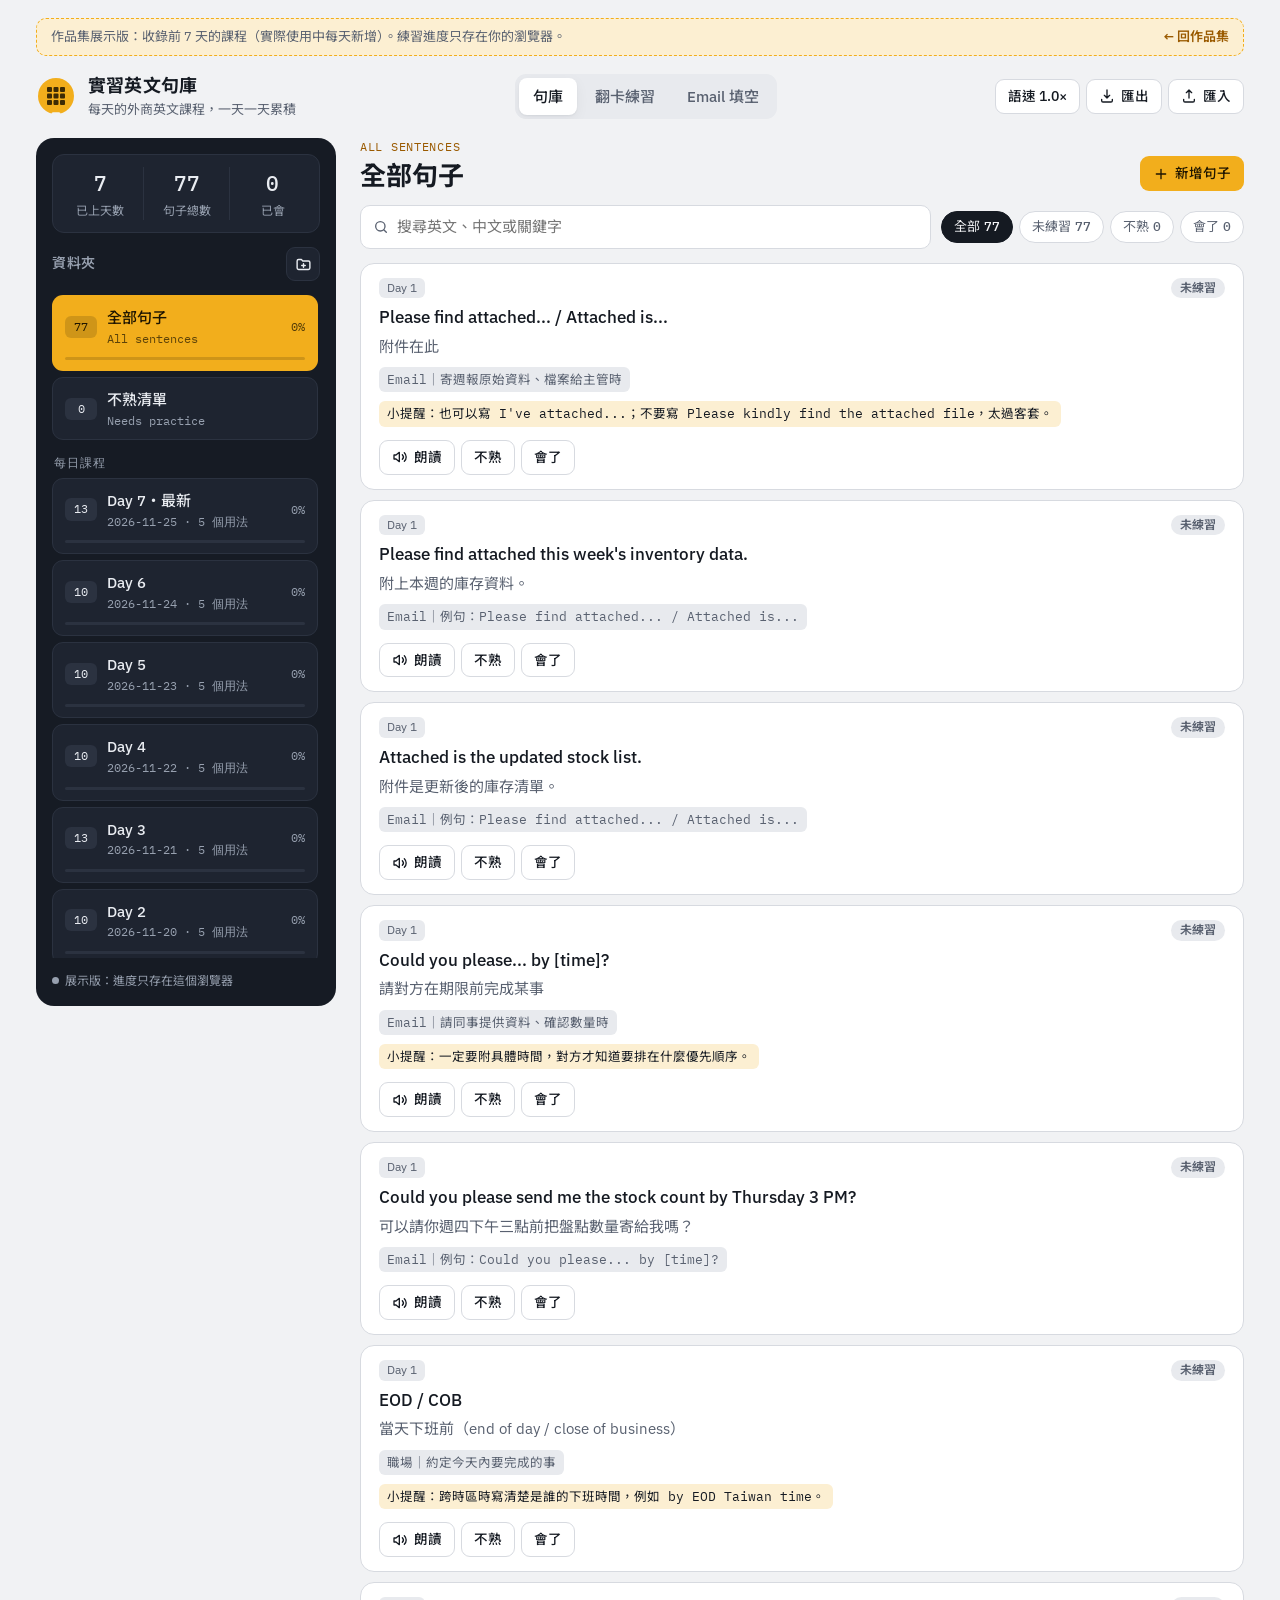
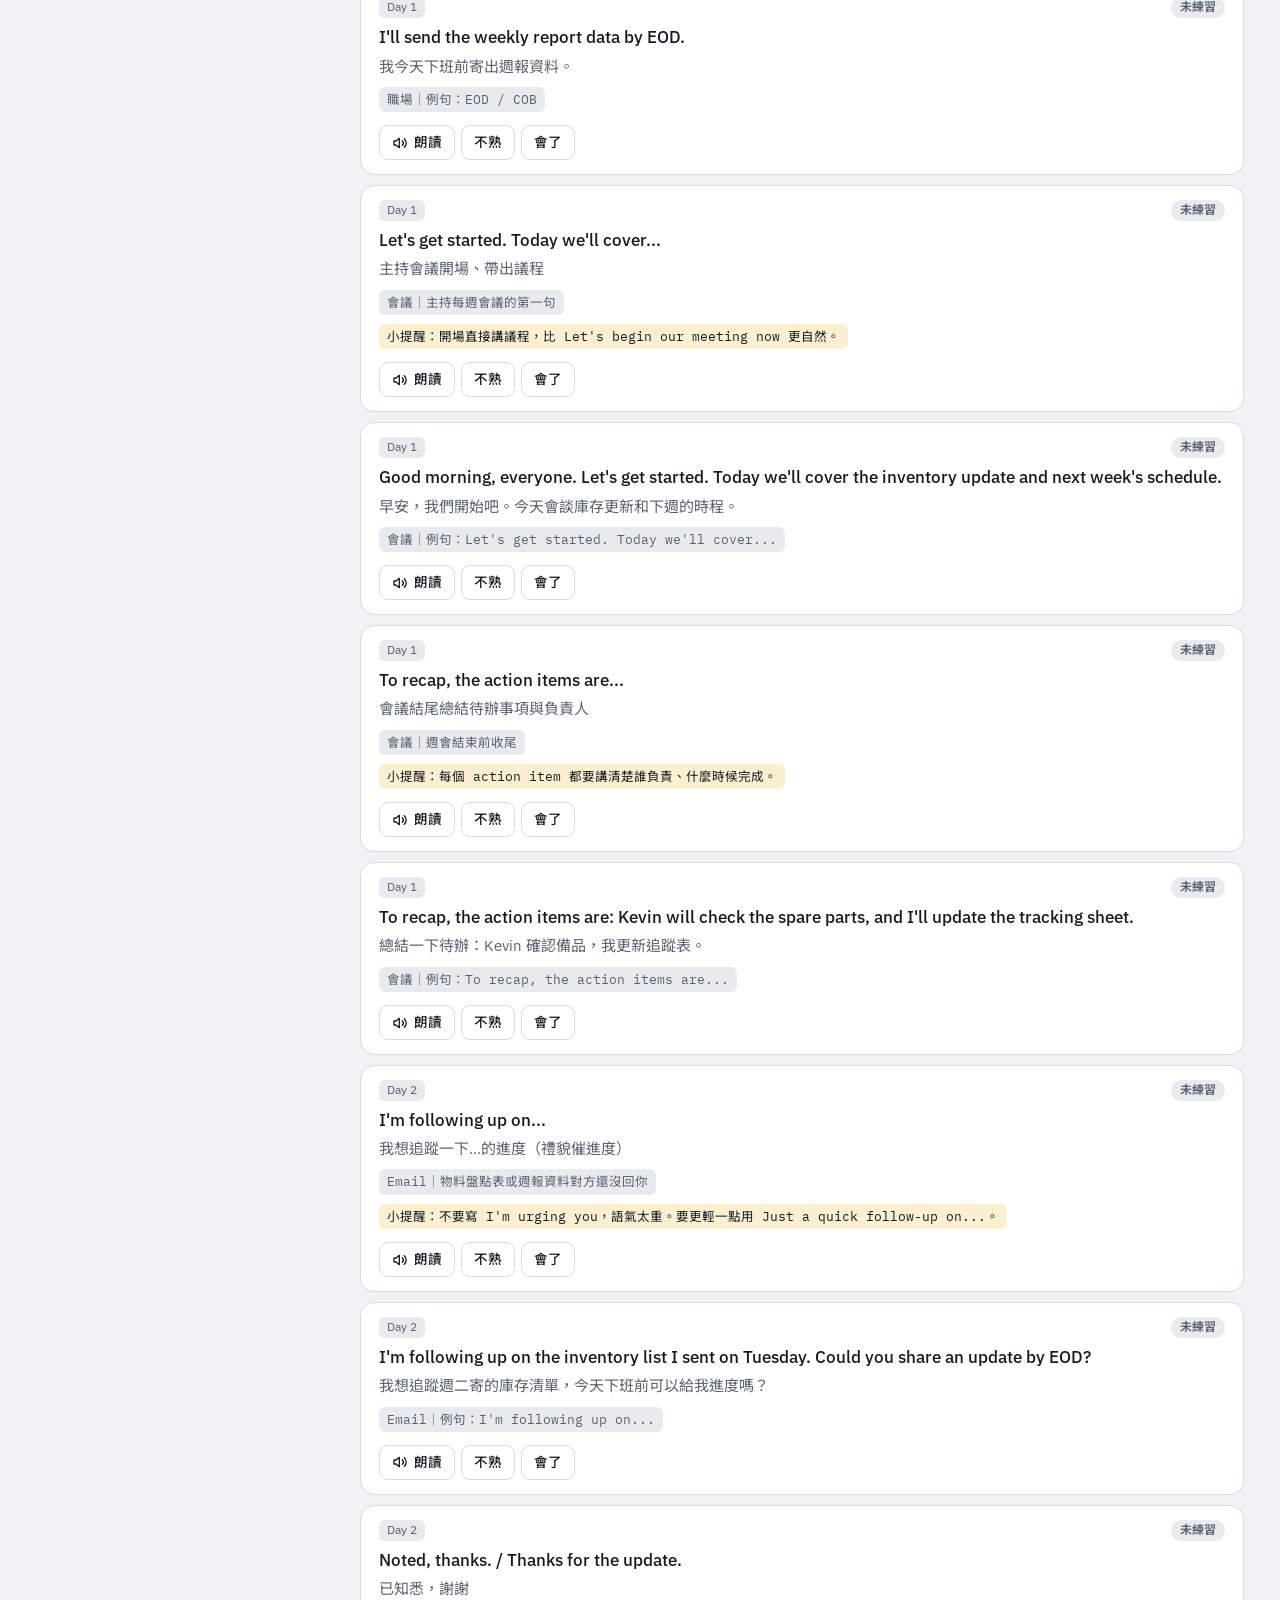
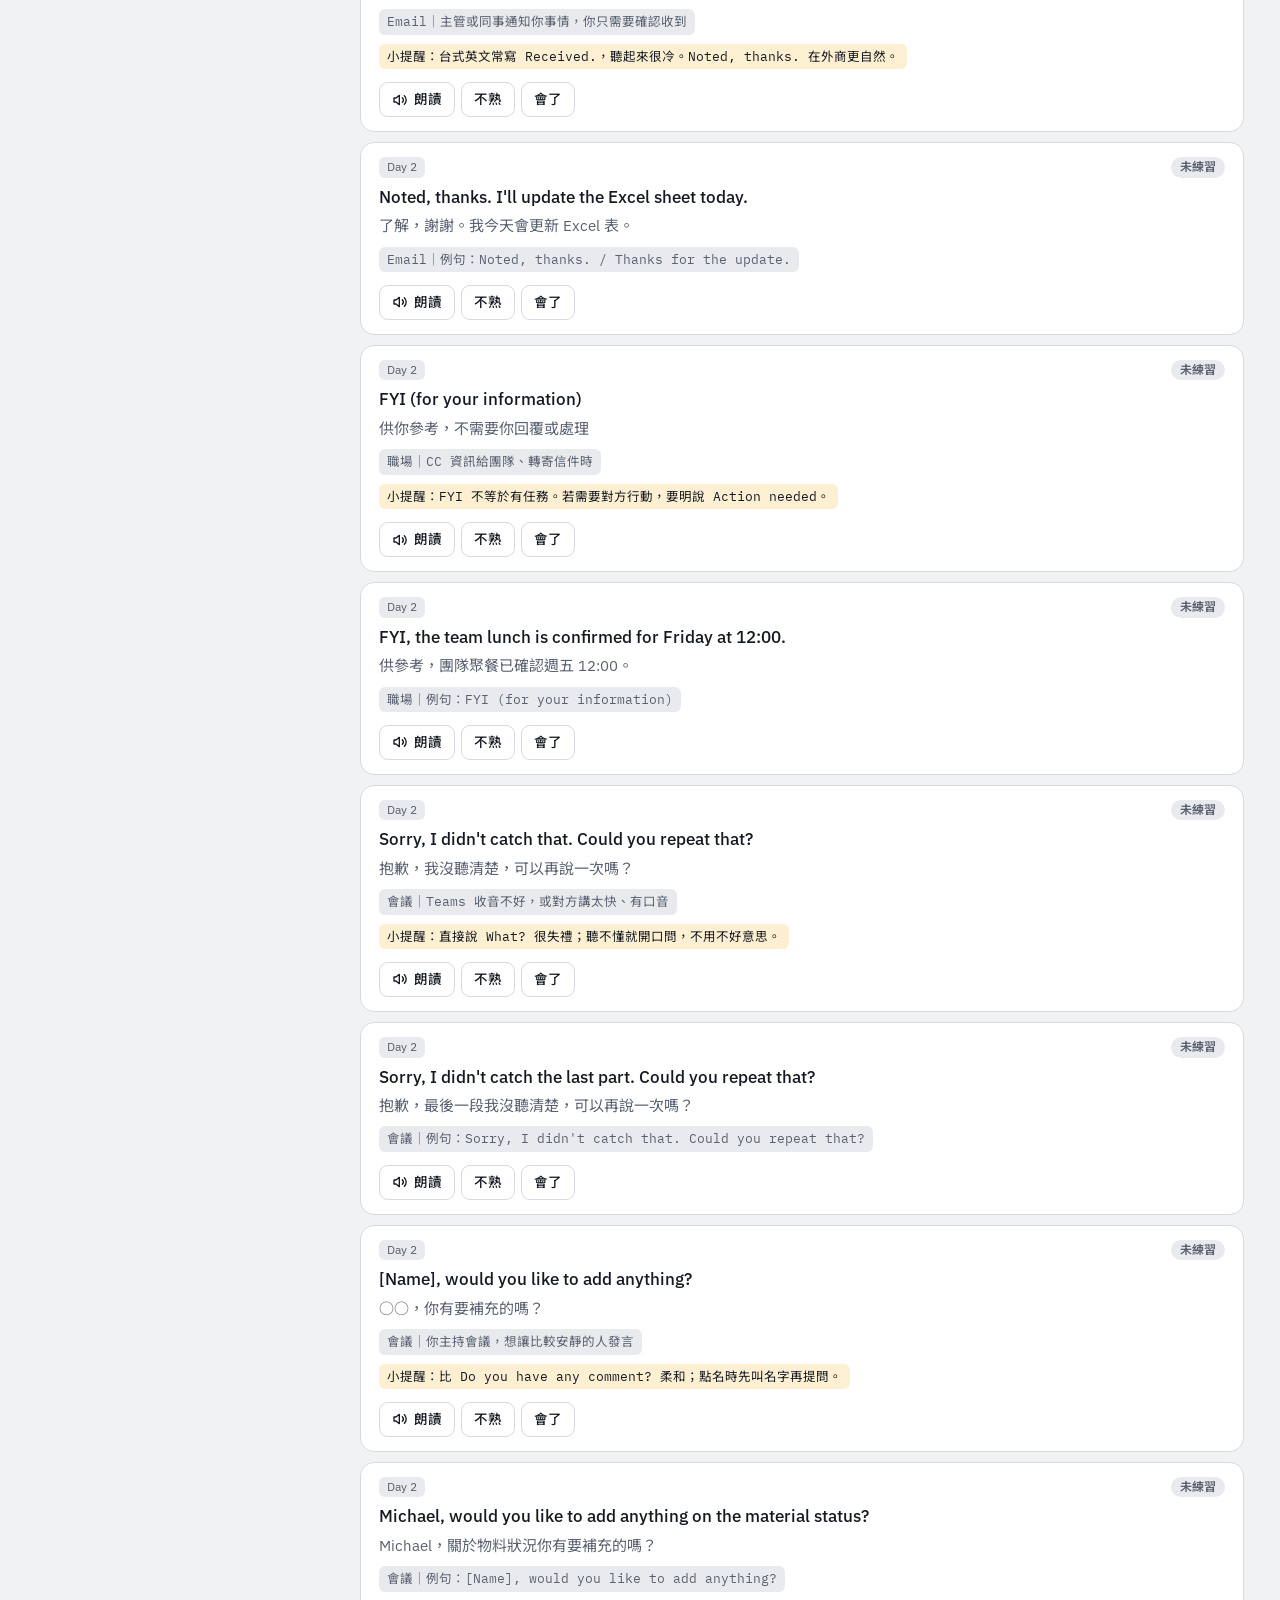
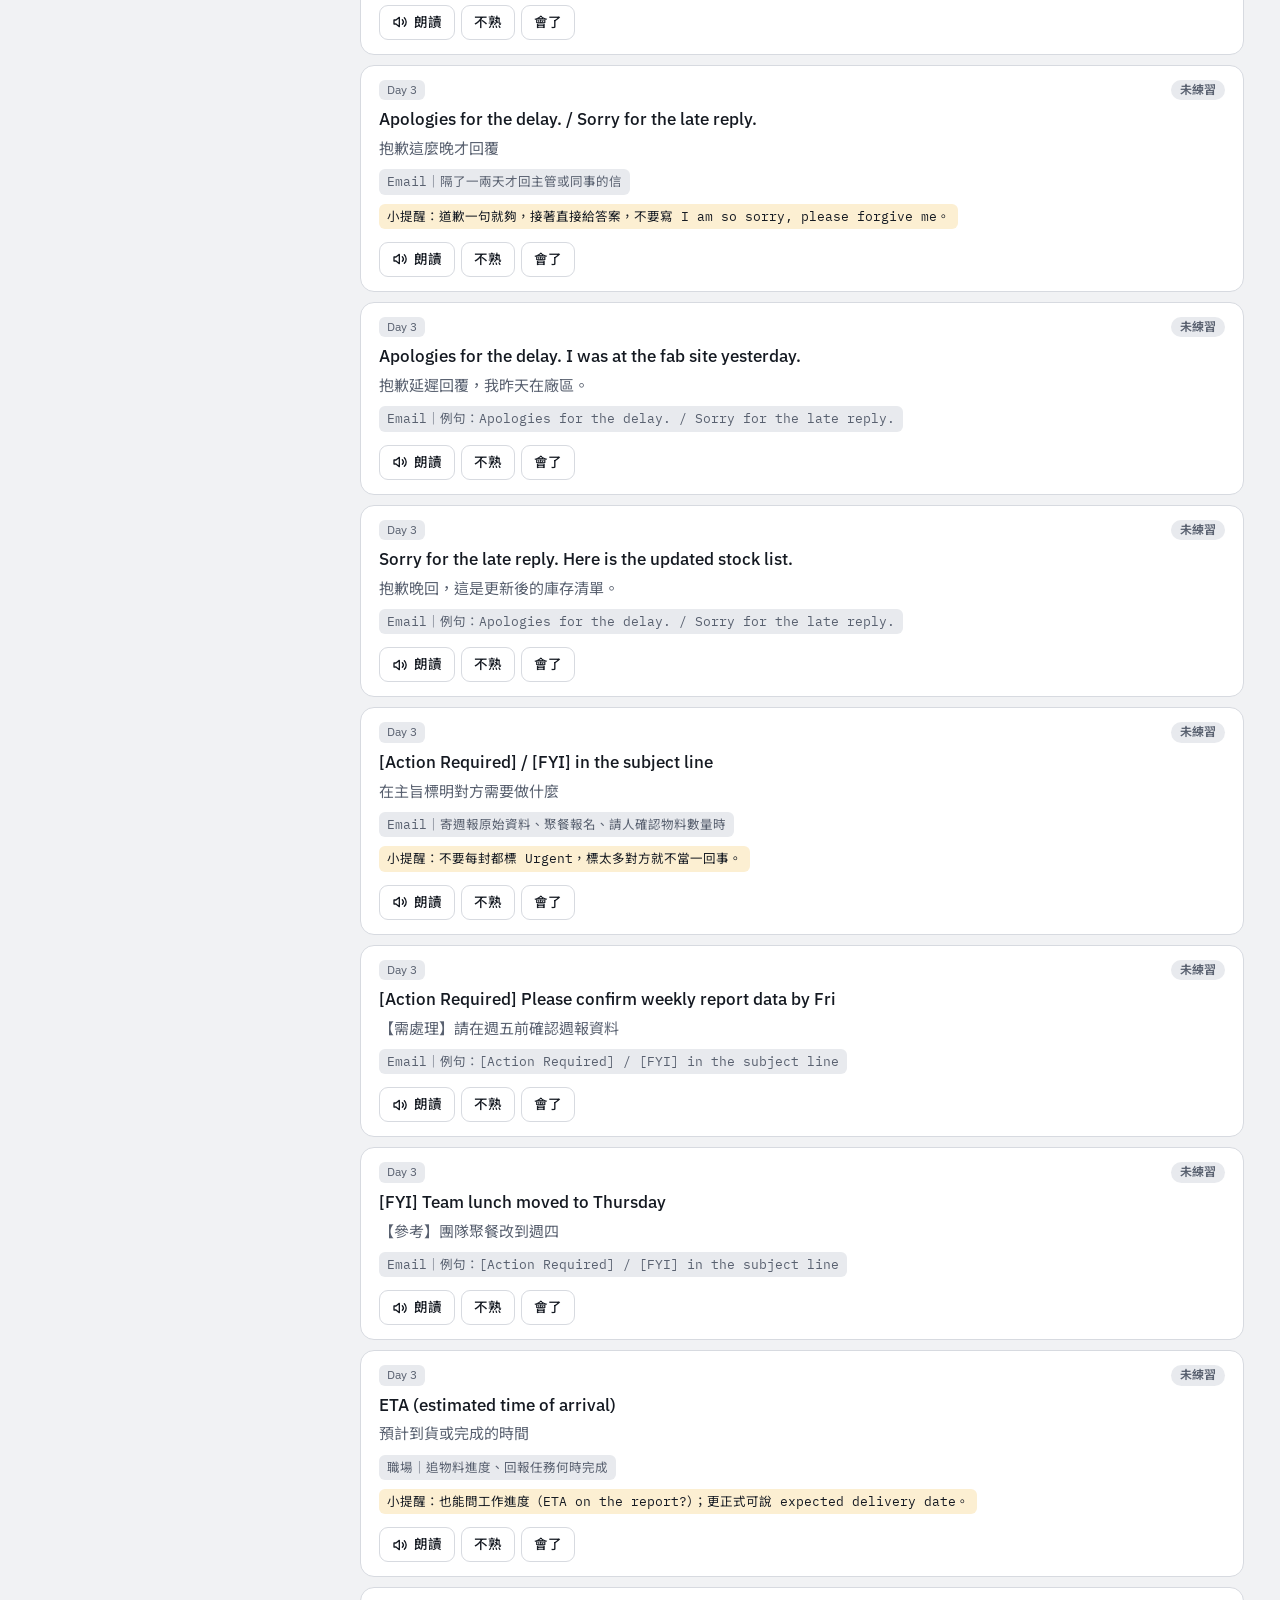
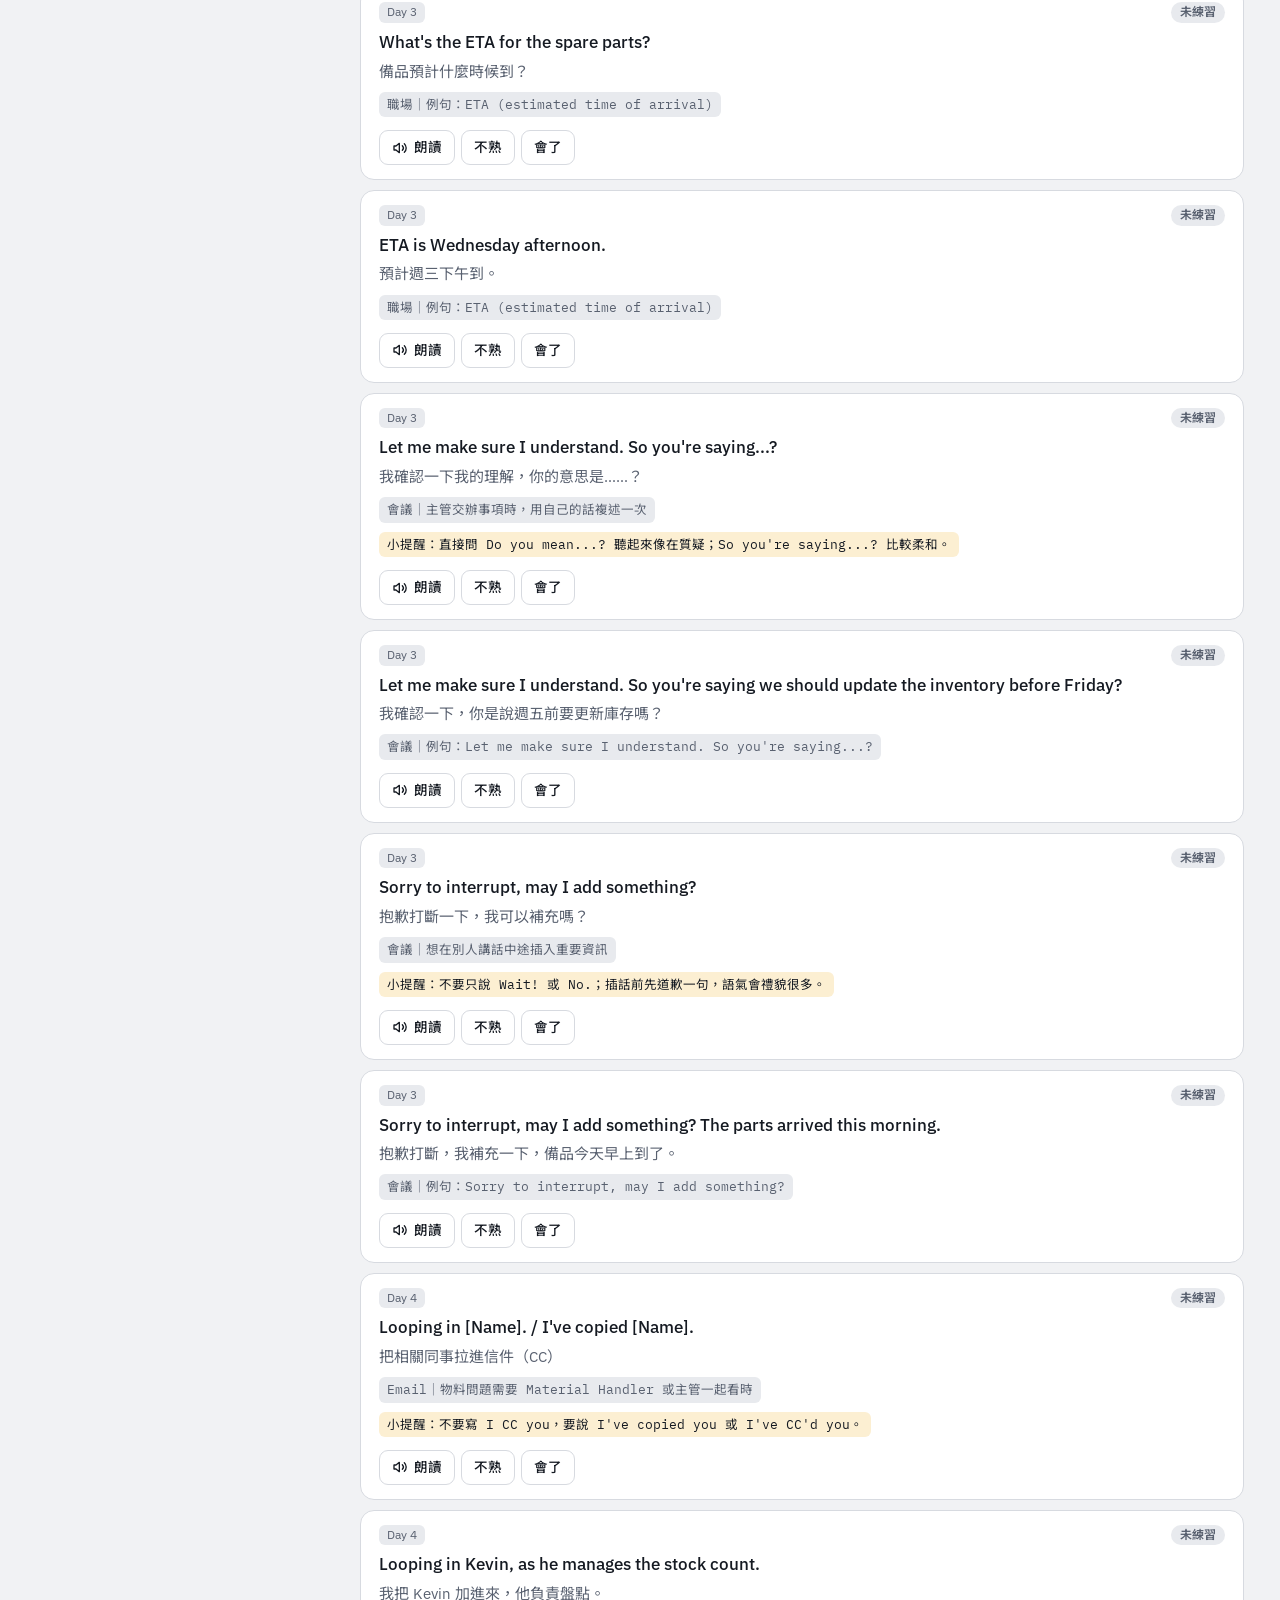
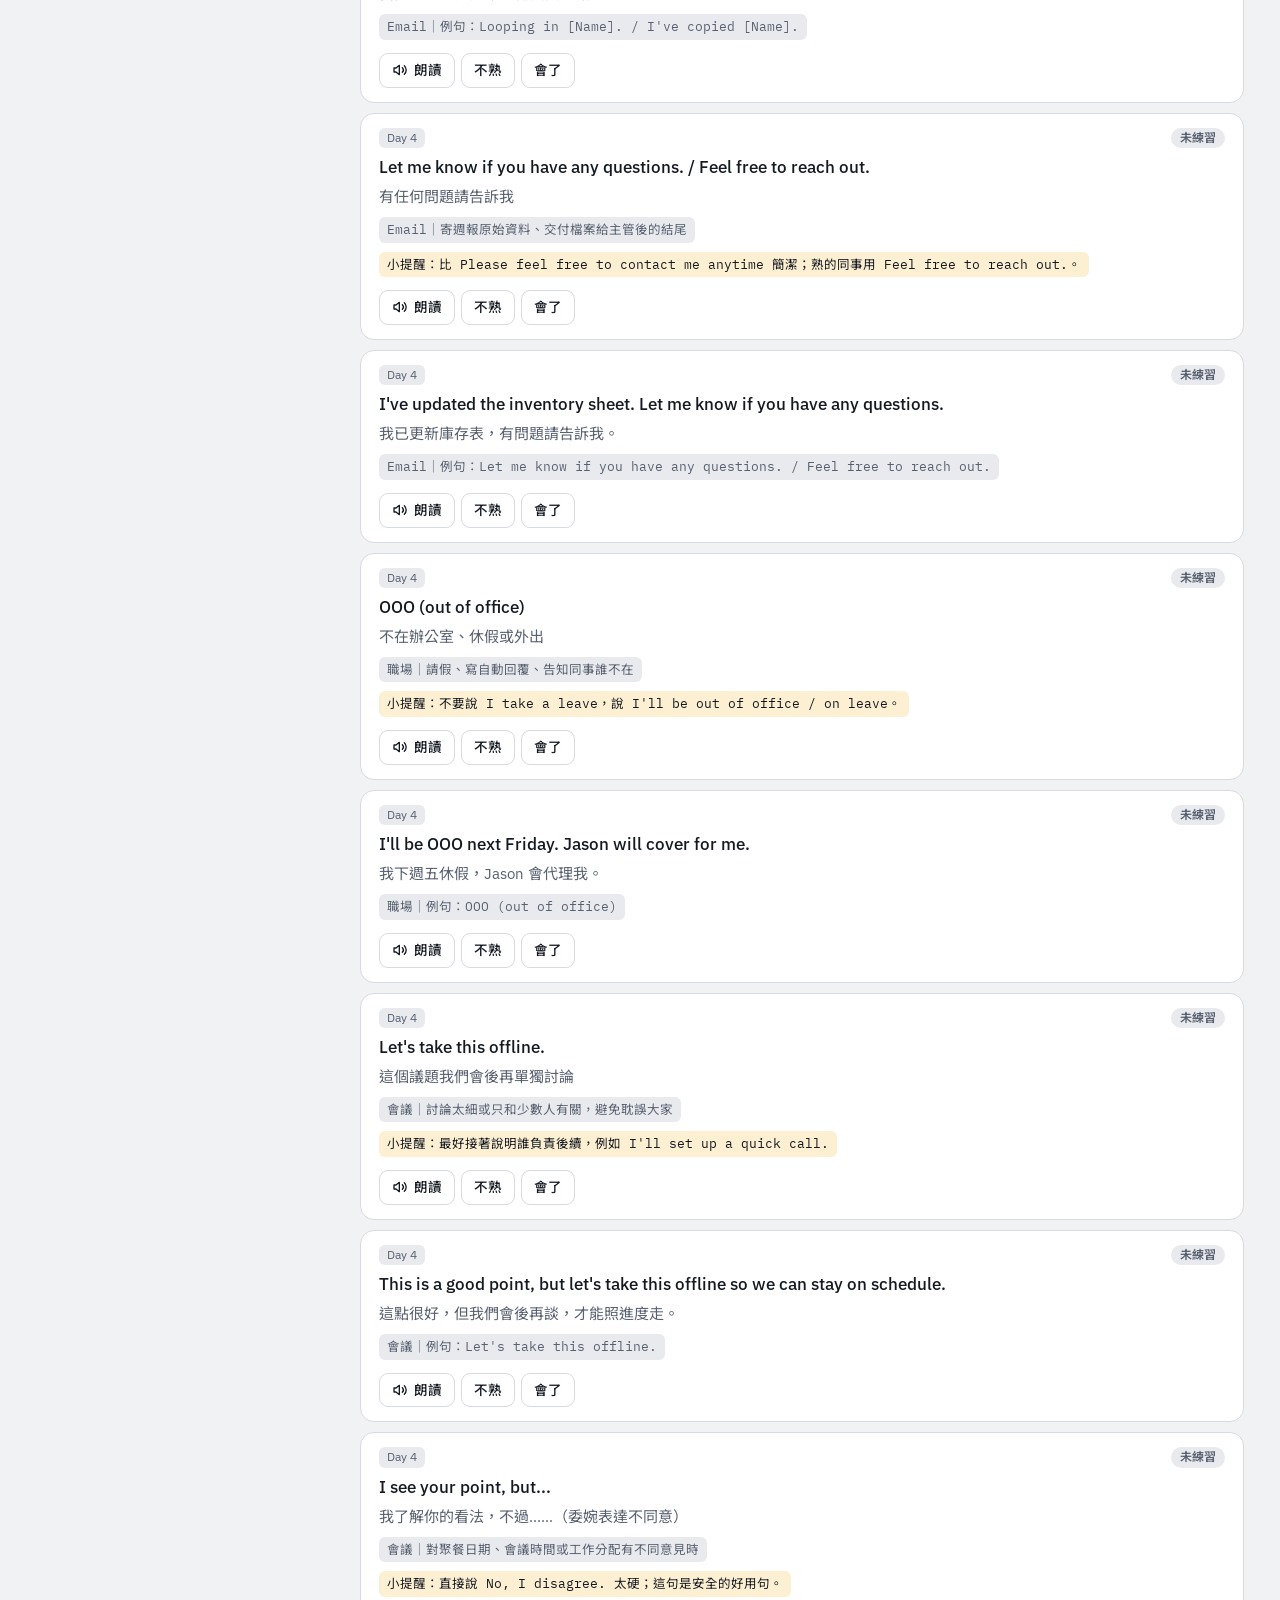
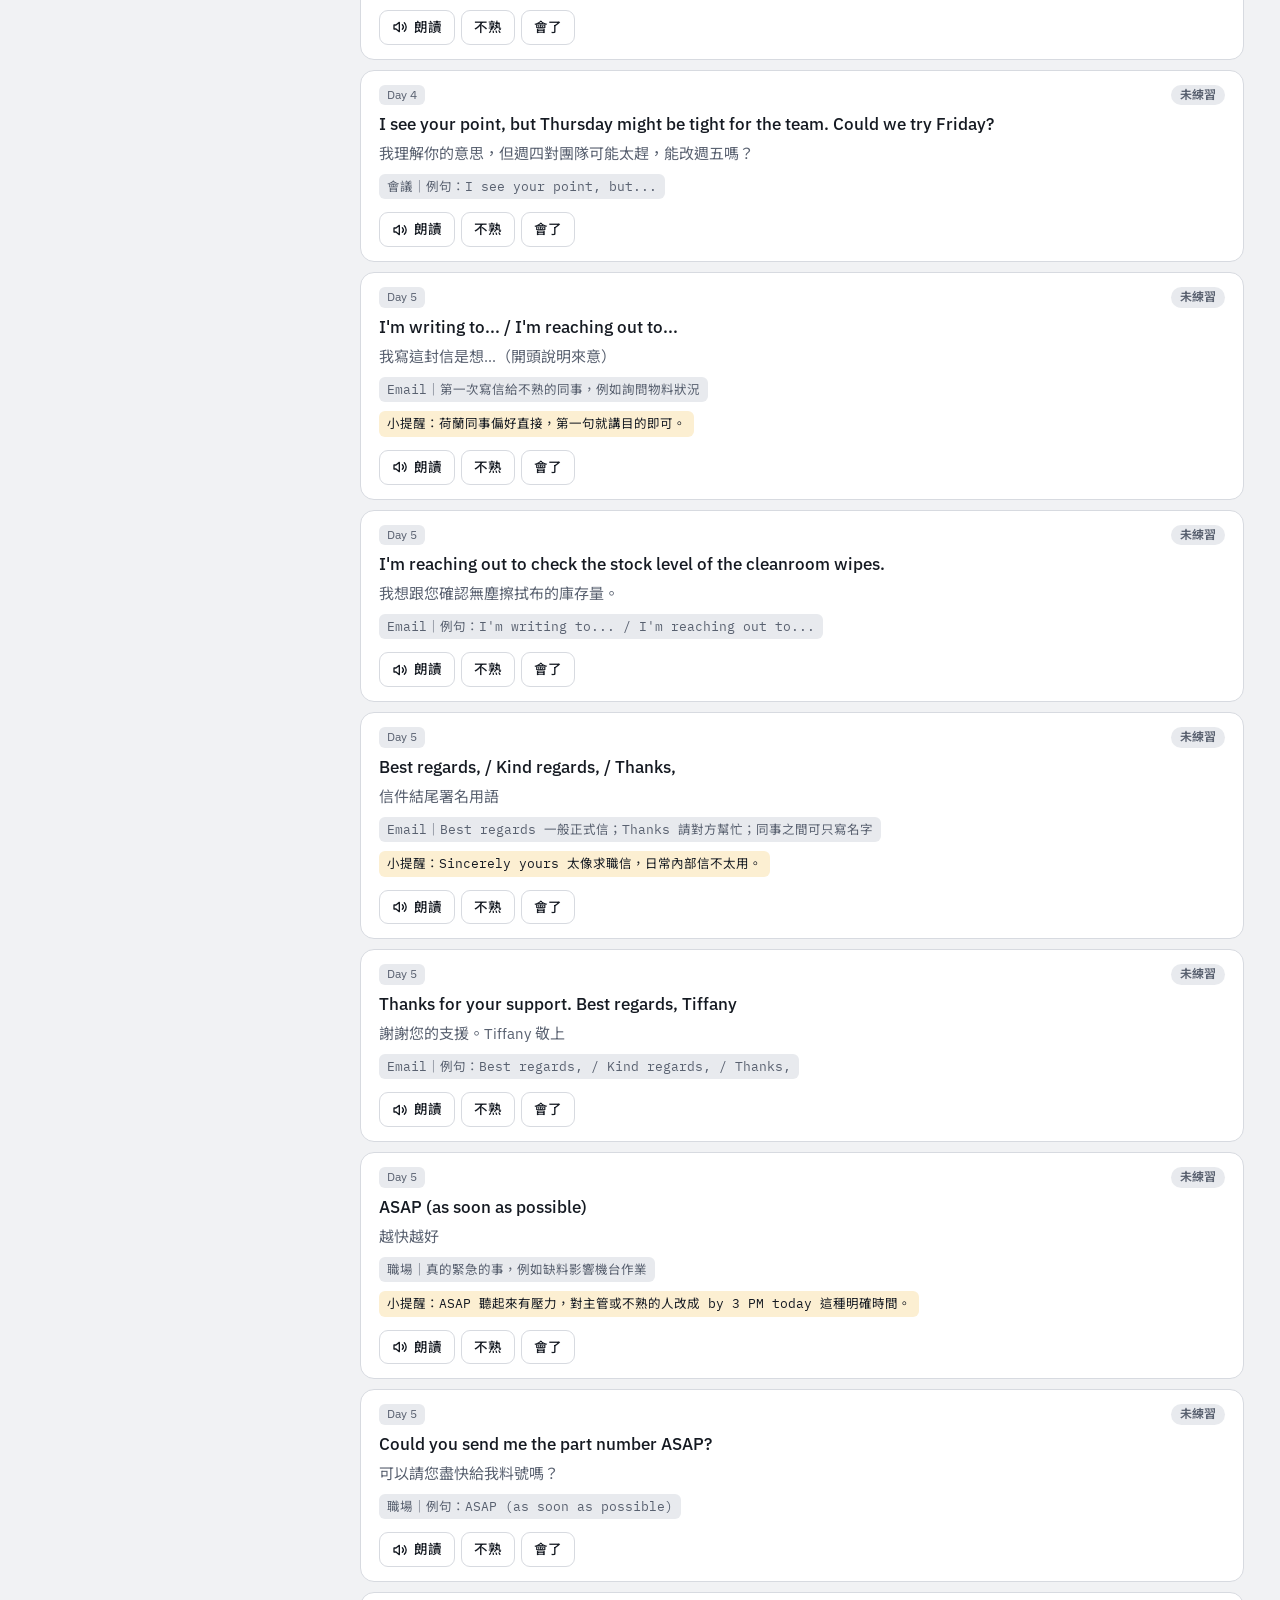
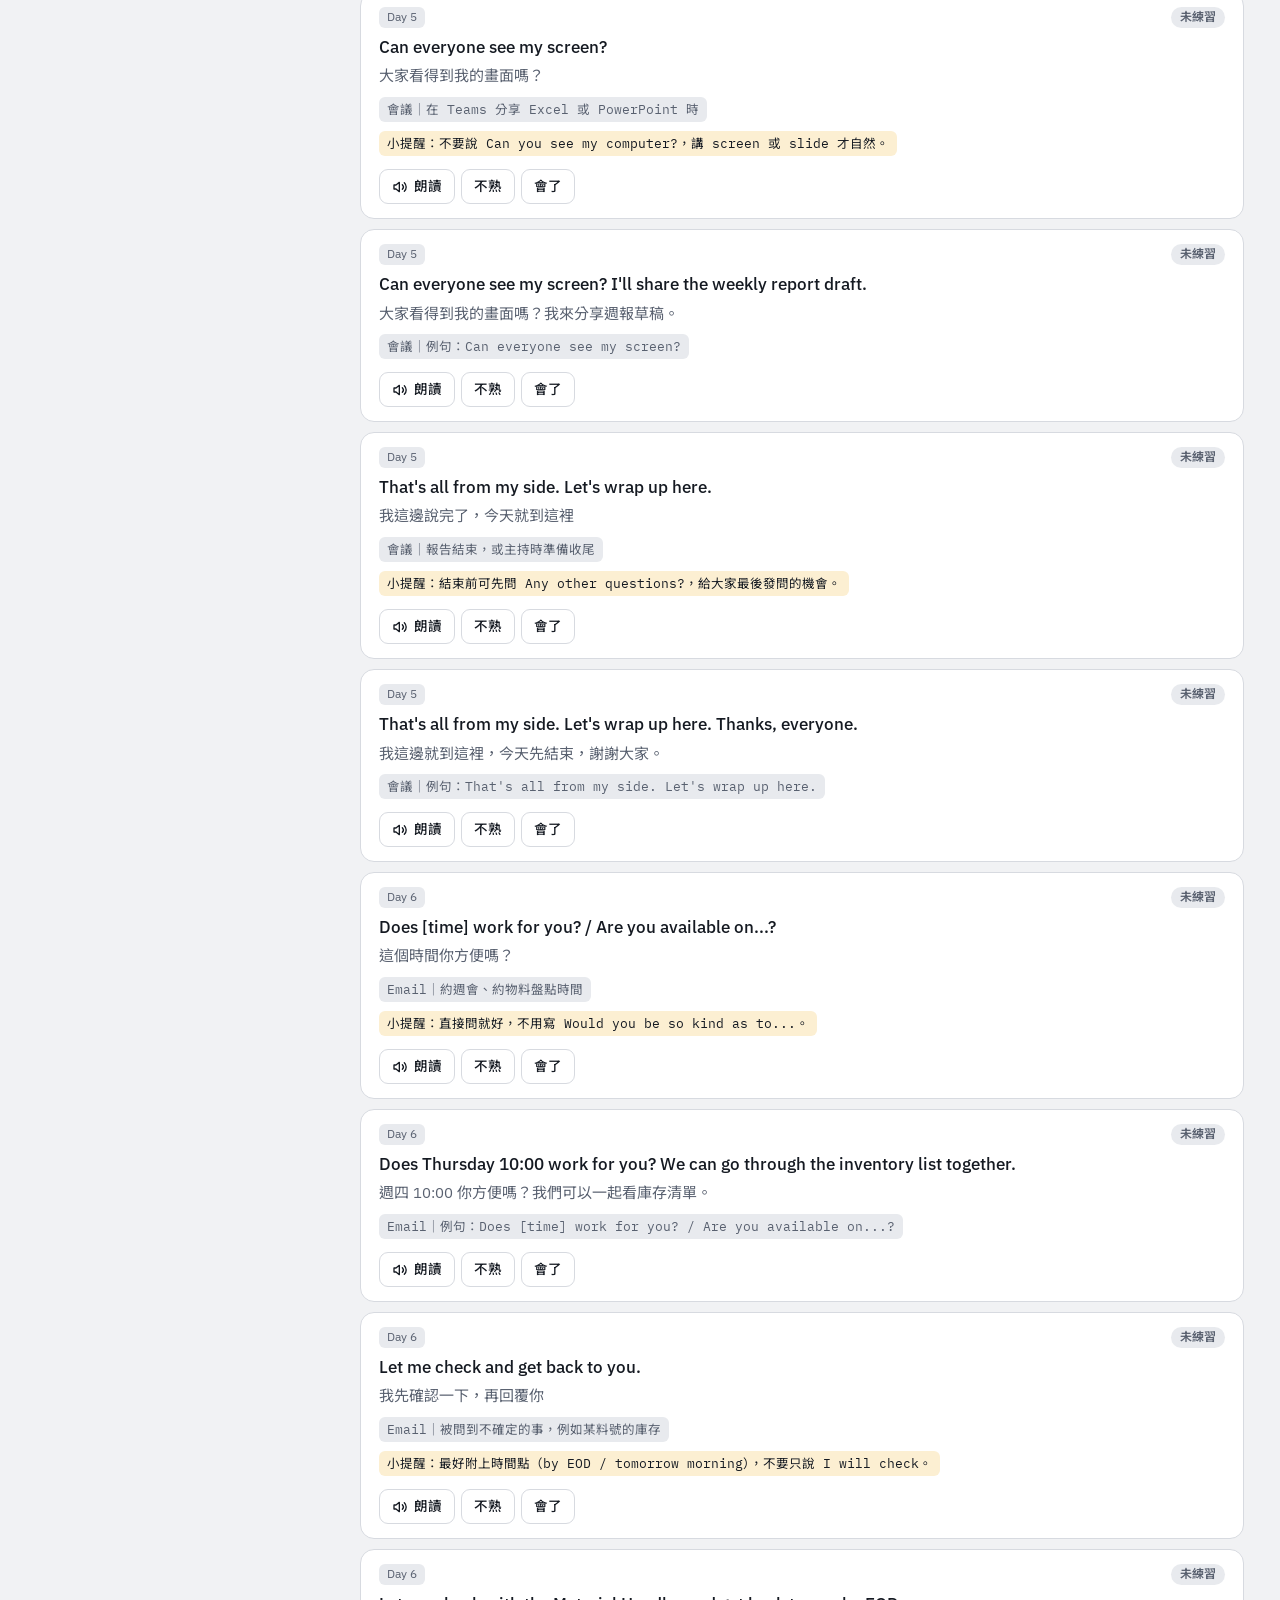
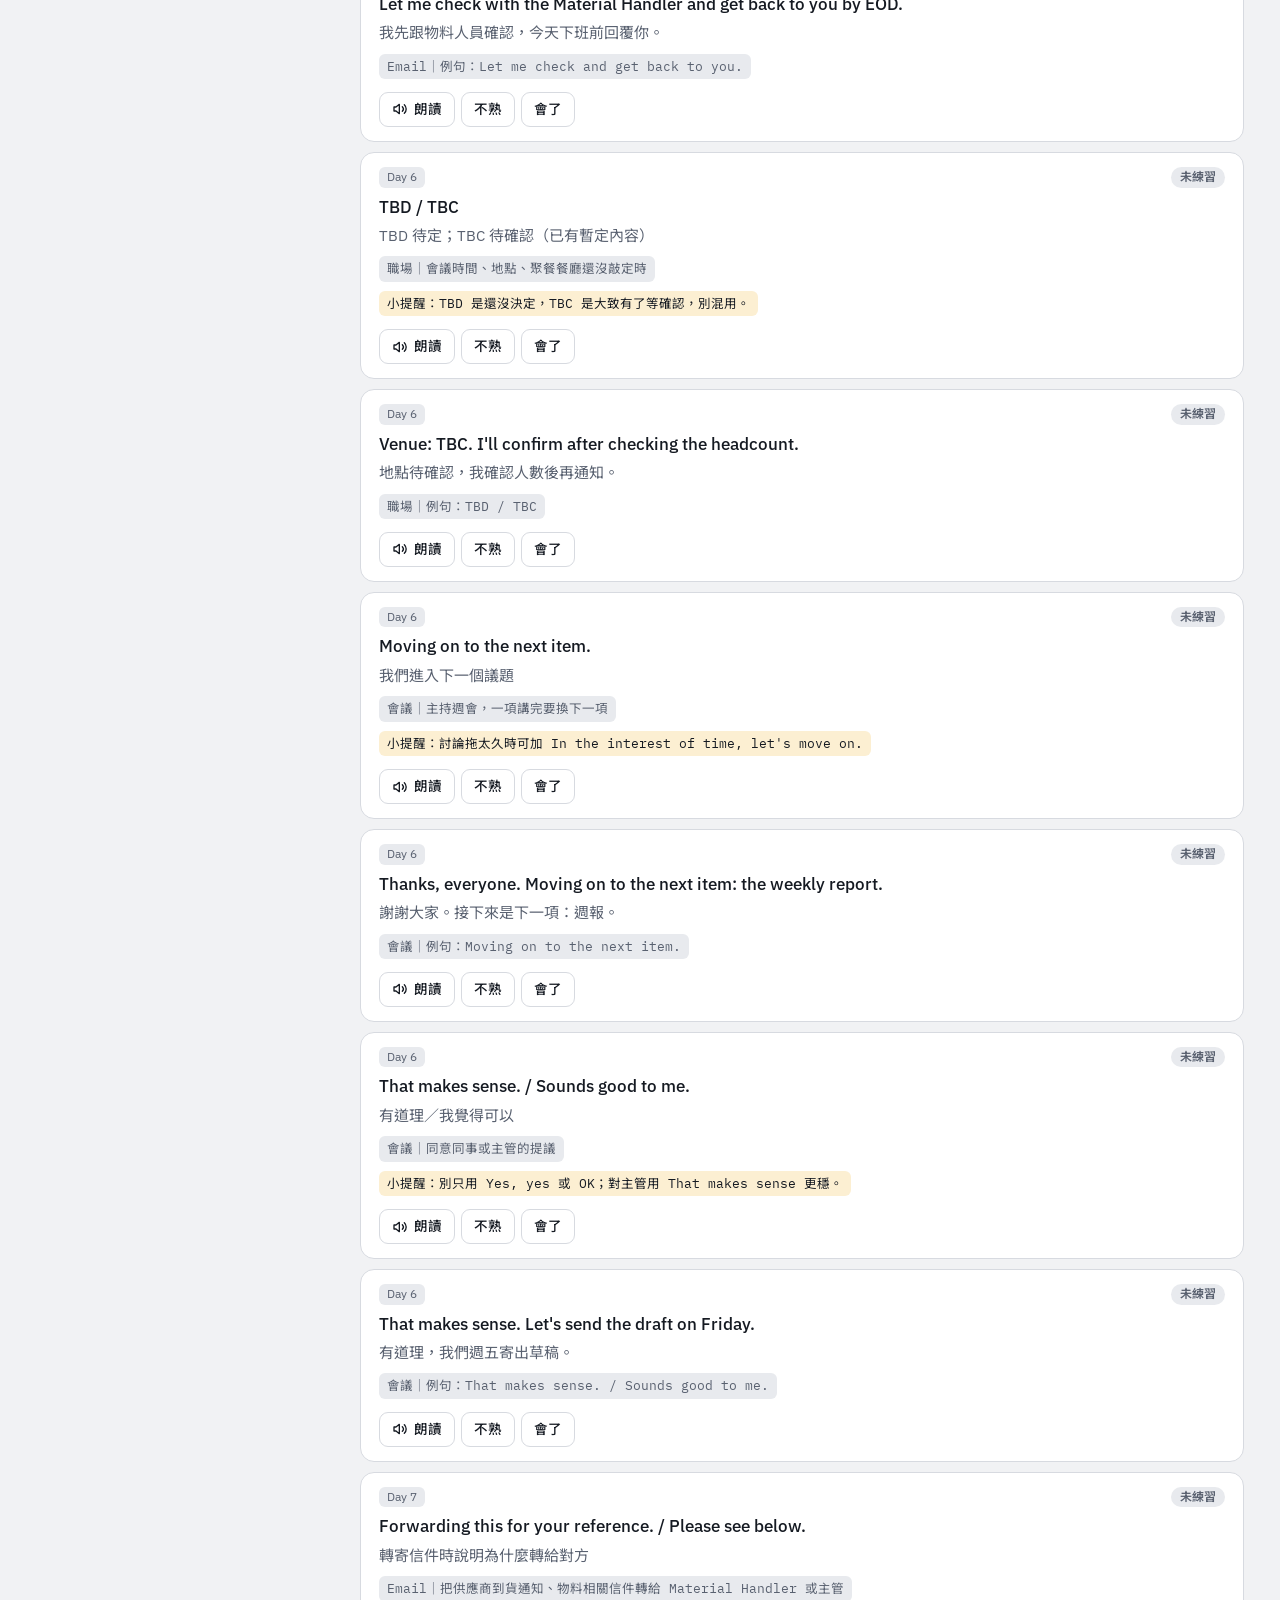
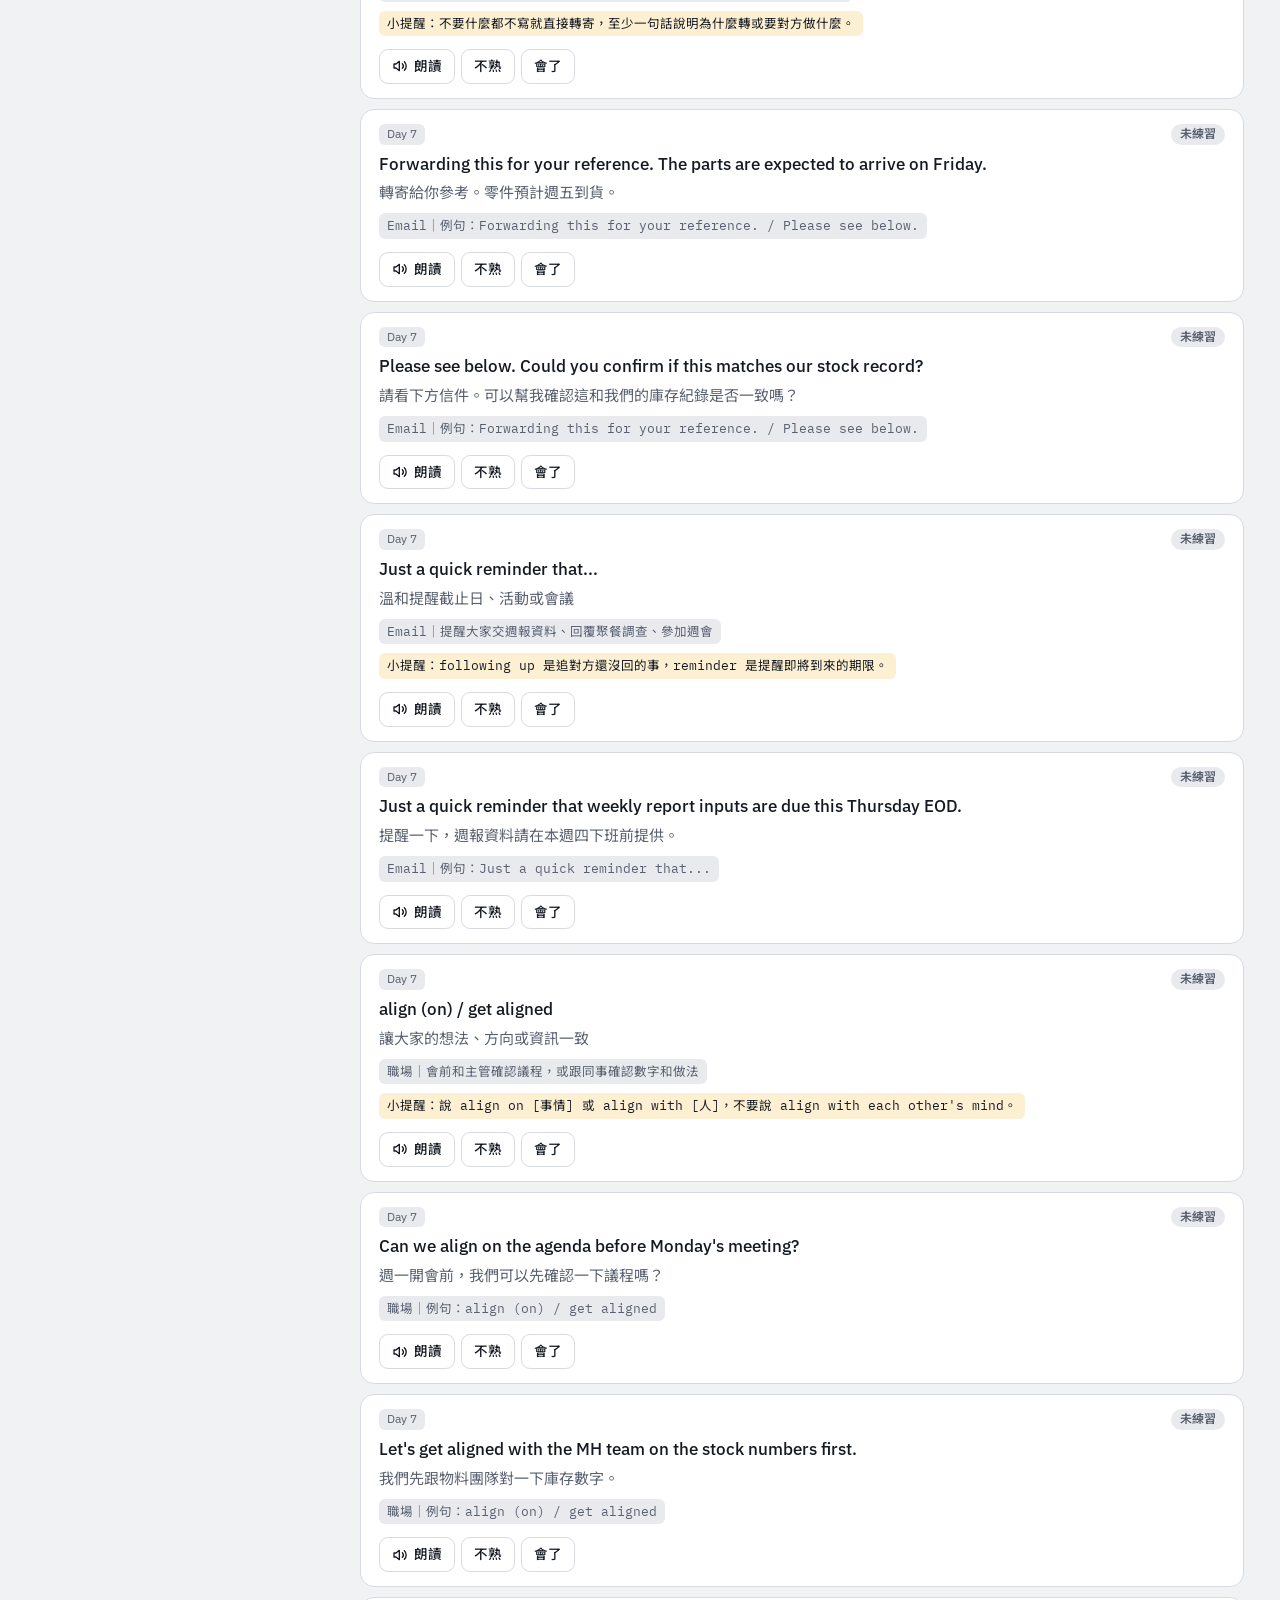
==== phrasebank/index.html @ 89ef6326 "Add intern English phrase bank demo and current internship entry Co-Authored-By: Claude Opus 5.5 <no" ====
<!doctype html><html lang="zh-Hant"><head><meta charset="utf-8"><title>實習英文句庫｜作品集展示版</title><meta name=viewport content="width=device-width,initial-scale=1,viewport-fit=cover"><style>:root{color-scheme:light;box-sizing:border-box;padding-top:env(safe-area-inset-top,0px);padding-bottom:env(safe-area-inset-bottom,0px)}html{scroll-padding-top:env(safe-area-inset-top,0px)}body{margin:0;padding:0;font:14px -apple-system,BlinkMacSystemFont,sans-serif;background:#fff;color:#000}img{max-width:100%}[hidden]:not([hidden=until-found i]){display:none!important}</style></head><body>
<link rel="preconnect" href="https://fonts.googleapis.com">
<link rel="preconnect" href="https://fonts.gstatic.com" crossorigin>
<link rel="stylesheet" href="https://fonts.googleapis.com/css2?family=IBM+Plex+Mono:wght@400;500&family=IBM+Plex+Sans:wght@400;500;600;700&family=Noto+Sans+TC:wght@400;500;700&display=swap">
<style>
/* Layout: dark "tool panel" sidebar of folders beside a light working surface; accent is the amber of a lithography yellow room. */
:root{
  --bg:#F1F2F4; --surface:#FFFFFF; --surface-2:#E8EAEE; --ink:#151A22; --muted:#596170; --line:#D7DAE0;
  --accent:#9A5A00; --accent-fill:#F2AE1C; --accent-ink:#1E1500; --accent-soft:#FCEFD2;
  --good:#1D7A4C; --good-bg:#E2F3EA; --weak:#B3372B; --weak-bg:#FBE7E4; --close:#8A6100; --close-bg:#FBF0D6;
  --side-bg:#161B24; --side-2:#1E2430; --side-3:#2B3240; --side-ink:#E9ECF1; --side-muted:#97A0AF; --side-line:#2B3240; --side-good:#58C48E;
  --shadow:0 1px 2px rgba(20,26,34,.06),0 4px 14px rgba(20,26,34,.05);
  --font-sans:"IBM Plex Sans","Noto Sans TC","PingFang TC","Microsoft JhengHei",system-ui,sans-serif;
  --font-mono:"IBM Plex Mono",ui-monospace,"SF Mono",Menlo,Consolas,monospace;
}
@media (prefers-color-scheme: dark){:root:not([data-theme="light"]){
  --bg:#0D1015; --surface:#161A21; --surface-2:#1E232C; --ink:#E7EAEF; --muted:#9AA2B0; --line:#272D37;
  --accent:#F5B83A; --accent-fill:#F2AE1C; --accent-ink:#1E1500; --accent-soft:#2D2412;
  --good:#5CC892; --good-bg:#14291F; --weak:#F08378; --weak-bg:#2E1917; --close:#F0C25A; --close-bg:#2C2411;
  --side-bg:#090C10; --side-2:#12161D; --side-3:#1D232C; --side-ink:#E7EAEF; --side-muted:#8E97A6; --side-line:#1D232C; --side-good:#5CC892;
  --shadow:0 1px 2px rgba(0,0,0,.4); color-scheme:dark;
}}
:root[data-theme="dark"]{
  --bg:#0D1015; --surface:#161A21; --surface-2:#1E232C; --ink:#E7EAEF; --muted:#9AA2B0; --line:#272D37;
  --accent:#F5B83A; --accent-fill:#F2AE1C; --accent-ink:#1E1500; --accent-soft:#2D2412;
  --good:#5CC892; --good-bg:#14291F; --weak:#F08378; --weak-bg:#2E1917; --close:#F0C25A; --close-bg:#2C2411;
  --side-bg:#090C10; --side-2:#12161D; --side-3:#1D232C; --side-ink:#E7EAEF; --side-muted:#8E97A6; --side-line:#1D232C; --side-good:#5CC892;
  --shadow:0 1px 2px rgba(0,0,0,.4); color-scheme:dark;
}
*{box-sizing:border-box}
body{background:var(--bg);color:var(--ink);font-family:var(--font-sans);font-size:15px;line-height:1.55;-webkit-font-smoothing:antialiased}
button,input,textarea,select{font:inherit;color:inherit}
button{cursor:pointer}
:focus-visible{outline:2px solid var(--accent-fill);outline-offset:2px}
.wrap{max-width:1240px;margin:0 auto;padding-left:max(16px,env(safe-area-inset-left,0px));padding-right:max(16px,env(safe-area-inset-right,0px));padding-block:18px 56px}

/* top bar */
.topbar{display:flex;flex-wrap:wrap;align-items:center;justify-content:space-between;gap:14px 20px;margin-bottom:18px}
.brand{display:flex;align-items:center;gap:12px;min-width:0}
.mark{width:40px;height:40px;flex:none}
.brand-name{margin:0;font-weight:700;font-size:18px;letter-spacing:.01em}
.brand-sub{margin:0;color:var(--muted);font-size:13px}
.tabs{display:flex;gap:4px;padding:4px;background:var(--surface-2);border-radius:11px;overflow-x:auto;max-width:100%}
.tab{border:0;background:transparent;padding:7px 14px;border-radius:8px;color:var(--muted);font-weight:500;white-space:nowrap}
.tab[aria-selected="true"]{background:var(--surface);color:var(--ink);box-shadow:var(--shadow)}
.tools{display:flex;gap:6px;flex-wrap:wrap}
.btn{display:inline-flex;align-items:center;gap:6px;border:1px solid var(--line);background:var(--surface);padding:6px 12px;border-radius:9px;font-size:13.5px;font-weight:500;white-space:nowrap}
.btn:hover{border-color:var(--muted)}
.btn svg{width:16px;height:16px;flex:none}
.btn.primary{background:var(--accent-fill);color:var(--accent-ink);border-color:transparent}
.btn.primary:hover{filter:brightness(1.05)}
.btn.ghost{border-color:transparent;background:transparent;color:var(--muted)}
.btn.ghost:hover{background:var(--surface-2);color:var(--ink)}
.btn.danger{color:var(--weak);border-color:var(--weak)}
.btn.sel-weak{background:var(--weak-bg);color:var(--weak);border-color:var(--weak)}
.btn.sel-good{background:var(--good-bg);color:var(--good);border-color:var(--good)}

/* layout */
.layout{display:grid;grid-template-columns:300px minmax(0,1fr);gap:24px;align-items:start}
.side{background:var(--side-bg);color:var(--side-ink);border-radius:18px;padding:16px;position:sticky;top:max(16px,env(safe-area-inset-top,0px));max-height:calc(100vh - 32px);display:flex;flex-direction:column;gap:14px}
.stats{display:grid;grid-template-columns:repeat(3,1fr);background:var(--side-2);border:1px solid var(--side-line);border-radius:12px;padding:12px 4px}
.stat{text-align:center;display:flex;flex-direction:column;gap:2px}
.stat + .stat{border-left:1px solid var(--side-line)}
.stat b{font-family:var(--font-mono);font-size:21px;font-weight:500;font-variant-numeric:tabular-nums}
.stat span{font-size:12px;color:var(--side-muted)}
.side-head{display:flex;align-items:center;justify-content:space-between;gap:8px}
.side-head h2{margin:0;font-size:14px;font-weight:600;color:var(--side-muted);letter-spacing:.04em}
.icon-btn{width:34px;height:34px;display:grid;place-items:center;border-radius:9px;border:1px solid var(--side-line);background:var(--side-2);color:var(--side-ink)}
.icon-btn:hover{background:var(--side-3)}
.icon-btn svg{width:17px;height:17px}
.list{overflow:auto;display:flex;flex-direction:column;gap:6px;min-height:0;padding-right:2px;scrollbar-color:var(--side-3) transparent}
.folder{display:grid;grid-template-columns:auto minmax(0,1fr) auto;align-items:center;gap:10px;width:100%;padding:10px 12px;border-radius:11px;border:1px solid var(--side-line);background:var(--side-2);color:var(--side-ink);text-align:left}
.folder:hover{background:var(--side-3)}
.folder[aria-current="true"]{background:var(--accent-fill);color:var(--accent-ink);border-color:transparent}
.folder .count{font-family:var(--font-mono);font-size:12px;min-width:32px;text-align:center;padding:2px 6px;border-radius:6px;background:var(--side-3);color:var(--side-ink);font-variant-numeric:tabular-nums}
.folder[aria-current="true"] .count{background:rgba(0,0,0,.14);color:var(--accent-ink)}
.folder .fname{font-weight:500;overflow:hidden;text-overflow:ellipsis;white-space:nowrap}
.folder .fsub{display:block;font-size:11.5px;color:var(--side-muted);font-family:var(--font-mono);overflow:hidden;text-overflow:ellipsis;white-space:nowrap}
.folder[aria-current="true"] .fsub{color:rgba(30,21,0,.7)}
.folder .pct{font-family:var(--font-mono);font-size:11.5px;color:var(--side-muted)}
.folder[aria-current="true"] .pct{color:rgba(30,21,0,.75)}
.meter{grid-column:1/-1;height:3px;border-radius:2px;background:var(--side-3);overflow:hidden}
.meter i{display:block;height:100%;background:var(--side-good)}
.folder[aria-current="true"] .meter{background:rgba(0,0,0,.15)}
.folder[aria-current="true"] .meter i{background:var(--accent-ink)}
.divider{height:1px;background:var(--side-line);margin:4px 0}
.sec{margin:8px 2px 0;font-size:11.5px;font-family:var(--font-mono);letter-spacing:.08em;color:var(--side-muted)}
.sec-empty{margin:0;padding:10px 12px;border:1px dashed var(--side-3);border-radius:10px;font-size:12.5px;color:var(--side-muted)}
.more{border:0;background:transparent;color:var(--accent-fill);font-size:12.5px;text-align:left;padding:4px 2px}
.note.tip{background:var(--accent-soft);color:var(--ink)}
.side-form{display:flex;gap:6px}
.side-form input{flex:1;min-width:0;background:var(--side-2);border:1px solid var(--side-3);color:var(--side-ink);border-radius:9px;padding:7px 10px}
.side-form button{background:var(--accent-fill);color:var(--accent-ink);border:0;border-radius:9px;padding:0 12px;font-weight:600}
.sync{font-size:12px;color:var(--side-muted);display:flex;align-items:center;gap:6px;margin:0}
.dot{width:7px;height:7px;border-radius:50%;background:var(--side-muted);flex:none}
.dot.on{background:var(--side-good)}
.dot.warn{background:var(--accent-fill)}

/* main */
main{min-width:0;display:flex;flex-direction:column;gap:14px}
.main-head{display:flex;flex-wrap:wrap;align-items:flex-end;justify-content:space-between;gap:12px}
.eyebrow{margin:0;font-family:var(--font-mono);font-size:12px;color:var(--accent);letter-spacing:.06em;text-transform:uppercase}
.main-head h1{margin:2px 0 0;font-size:26px;line-height:1.25;text-wrap:balance}
.toolbar{display:flex;flex-wrap:wrap;gap:10px;align-items:center}
.search{flex:1 1 240px;min-width:0;display:flex;align-items:center;gap:8px;background:var(--surface);border:1px solid var(--line);border-radius:10px;padding:0 12px}
.search svg{width:16px;height:16px;color:var(--muted);flex:none}
.search input{border:0;background:transparent;padding:9px 0;width:100%;min-width:0;outline:none}
.chips{display:flex;gap:6px;flex-wrap:wrap}
.chip{border:1px solid var(--line);background:var(--surface);border-radius:999px;padding:5px 12px;font-size:13px;color:var(--muted)}
.chip b{font-family:var(--font-mono);font-weight:500;margin-left:4px;font-variant-numeric:tabular-nums}
.chip[aria-pressed="true"]{background:var(--ink);color:var(--bg);border-color:var(--ink)}
.hint{font-size:13px;color:var(--muted);margin:0}
.cards{display:flex;flex-direction:column;gap:10px}
.card{background:var(--surface);border:1px solid var(--line);border-radius:14px;padding:14px 18px;display:flex;flex-direction:column;gap:5px}
.card-top{display:flex;align-items:center;gap:8px;flex-wrap:wrap}
.tag{font-size:12px;color:var(--muted);background:var(--surface-2);padding:1px 8px;border-radius:6px}
.pill{font-size:12px;font-weight:600;padding:1px 9px;border-radius:999px;margin-left:auto}
.pill.l0{background:var(--surface-2);color:var(--muted)}
.pill.l1{background:var(--weak-bg);color:var(--weak)}
.pill.l2{background:var(--good-bg);color:var(--good)}
.en{margin:2px 0 0;font-size:17px;font-weight:500;line-height:1.45;overflow-wrap:anywhere}
.zh{margin:0;color:var(--muted);overflow-wrap:anywhere}
.note{margin:4px 0 0;align-self:flex-start;max-width:100%;font-size:12.5px;color:var(--muted);background:var(--surface-2);padding:3px 8px;border-radius:6px;font-family:var(--font-mono),var(--font-sans);overflow-wrap:anywhere}
.card-actions{display:flex;gap:6px;flex-wrap:wrap;margin-top:8px}
.empty{background:var(--surface);border:1px dashed var(--line);border-radius:14px;padding:28px;text-align:center;color:var(--muted)}
.form{background:var(--surface);border:1px solid var(--accent-fill);border-radius:14px;padding:16px;display:grid;gap:10px}
.form label{display:grid;gap:4px;font-size:13px;color:var(--muted)}
.form input,.form textarea,.form select{background:var(--bg);border:1px solid var(--line);border-radius:9px;padding:8px 10px;color:var(--ink);width:100%}
.form textarea{resize:vertical;min-height:64px}
.row{display:flex;gap:8px;flex-wrap:wrap;align-items:center}
.banner{background:var(--accent-soft);border:1px solid var(--accent-fill);border-radius:12px;padding:12px 14px;display:flex;flex-wrap:wrap;gap:10px;align-items:center;justify-content:space-between}
.banner p{margin:0}

/* flashcards */
.flash{background:var(--surface);border:1px solid var(--line);border-radius:18px;padding:36px 24px;min-height:300px;display:flex;flex-direction:column;align-items:center;justify-content:center;gap:16px;text-align:center}
.flash .q{font-size:24px;font-weight:500;line-height:1.4;max-width:34ch;margin:0;text-wrap:balance;overflow-wrap:anywhere}
.flash .a{font-size:20px;line-height:1.45;max-width:38ch;margin:0;color:var(--accent);text-wrap:balance;overflow-wrap:anywhere}
.flash .q[lang="en"]{font-size:22px}
.progress{display:flex;align-items:center;gap:12px;width:100%}
.progress .bar{flex:1;height:6px;background:var(--surface-2);border-radius:3px;overflow:hidden}
.progress .bar i{display:block;height:100%;background:var(--accent-fill);transition:width .25s}
.progress span{font-family:var(--font-mono);font-size:13px;color:var(--muted);font-variant-numeric:tabular-nums}
kbd{font-family:var(--font-mono);font-size:11.5px;border:1px solid var(--line);border-bottom-width:2px;border-radius:5px;padding:0 5px;background:var(--surface-2);color:var(--muted)}
.big-btn{padding:10px 22px;font-size:15px;border-radius:11px}
.seg{display:inline-flex;padding:3px;border-radius:10px;background:var(--surface-2);gap:2px}
.seg button{border:0;background:transparent;padding:6px 12px;border-radius:8px;color:var(--muted);font-size:13.5px}
.seg button[aria-pressed="true"]{background:var(--surface);color:var(--ink);box-shadow:var(--shadow)}
.summary{display:grid;grid-template-columns:repeat(2,minmax(0,1fr));gap:10px;width:min(360px,100%)}
.summary div{border-radius:12px;padding:12px;display:flex;flex-direction:column}
.summary b{font-family:var(--font-mono);font-size:28px;font-weight:500}
.summary .w{background:var(--weak-bg);color:var(--weak)}
.summary .g{background:var(--good-bg);color:var(--good)}

/* email */
.situation{background:var(--accent-soft);border-radius:12px;padding:12px 16px;display:grid;gap:2px}
.situation b{font-size:12px;color:var(--accent);font-family:var(--font-mono);letter-spacing:.06em}
.situation p{margin:0}
.mail{background:var(--surface);border:1px solid var(--line);border-radius:14px;overflow:hidden}
.mail-row{display:grid;grid-template-columns:72px minmax(0,1fr);gap:8px;padding:9px 18px;border-bottom:1px solid var(--line);font-size:14px}
.mail-row span:first-child{color:var(--muted);font-family:var(--font-mono);font-size:12.5px;padding-top:1px}
.mail-body{padding:18px;white-space:pre-wrap;line-height:2.15;font-size:15.5px;overflow-wrap:anywhere}
.ph{font-family:var(--font-mono);font-size:12.5px;color:var(--muted);background:var(--surface-2);padding:2px 6px;border-radius:5px;white-space:nowrap}
.blank{border:0;border-bottom:2px dashed var(--accent-fill);background:var(--accent-soft);border-radius:5px 5px 0 0;padding:1px 6px;color:var(--ink);max-width:100%;line-height:1.5}
.blank::placeholder{color:var(--muted);opacity:.9;font-size:13px}
.blank:focus{outline:none;border-bottom-style:solid;border-bottom-color:var(--accent)}
.blank.ok{border-bottom:2px solid var(--good);background:var(--good-bg)}
.blank.close{border-bottom:2px solid var(--close);background:var(--close-bg)}
.blank.miss{border-bottom:2px solid var(--weak);background:var(--weak-bg)}
.ans{font-size:13px;line-height:1.4;padding:1px 7px;border-radius:5px;margin-left:4px;white-space:normal}
.ans.close{color:var(--close);background:var(--close-bg)}
.ans.miss{color:var(--good);background:var(--good-bg)}
.full mark{background:var(--good-bg);color:var(--good);padding:0 3px;border-radius:4px}
.score{display:flex;gap:8px;flex-wrap:wrap;font-size:13.5px}
.score span{padding:3px 10px;border-radius:999px;font-weight:500}
.score .s-ok{background:var(--good-bg);color:var(--good)}
.score .s-close{background:var(--close-bg);color:var(--close)}
.score .s-miss{background:var(--weak-bg);color:var(--weak)}
.mail-item .check{width:22px;height:22px;display:grid;place-items:center;border-radius:6px;background:var(--side-3);font-family:var(--font-mono);font-size:11px}
.mail-item .check.done{background:var(--side-good);color:#08130D}
.folder[aria-current="true"] .check{background:rgba(0,0,0,.15);color:var(--accent-ink)}

.demo-note{display:flex;flex-wrap:wrap;gap:6px 14px;align-items:center;justify-content:space-between;font-size:13px;color:var(--muted);border:1px dashed var(--accent-fill);background:var(--accent-soft);border-radius:10px;padding:8px 14px;margin-bottom:16px}
.demo-note a{color:var(--accent);font-weight:600;text-decoration:none;white-space:nowrap}
.toast{position:fixed;left:50%;bottom:calc(20px + env(safe-area-inset-bottom,0px));transform:translateX(-50%);background:var(--ink);color:var(--bg);padding:9px 16px;border-radius:10px;font-size:14px;box-shadow:var(--shadow);z-index:20;max-width:calc(100vw - 32px)}
.modal{position:fixed;inset:0;background:rgba(10,12,16,.55);display:grid;place-items:center;padding:16px;z-index:30}
.modal-box{background:var(--surface);border-radius:16px;padding:18px;width:min(560px,100%);display:grid;gap:10px}
.modal-box h3{margin:0;font-size:17px}
.modal-box textarea{width:100%;min-height:200px;font-family:var(--font-mono);font-size:12px;background:var(--bg);border:1px solid var(--line);border-radius:9px;padding:10px;color:var(--ink)}

@media (max-width:860px){
  .layout{grid-template-columns:minmax(0,1fr)}
  .side{position:static;max-height:none}
  .list{flex-direction:row;overflow-x:auto;padding-bottom:6px}
  .list .folder{width:210px;flex:none}
  .list .divider,.list .sec{display:none}
  .list .sec-empty{flex:none;width:220px}
}
@media (max-width:520px){
  .main-head h1{font-size:22px}
  .flash{padding:28px 16px}
  .flash .q{font-size:20px}
  .mail-body{padding:14px;font-size:15px}
  .mail-row{padding:9px 14px}
}
@media (prefers-reduced-motion:reduce){*{transition:none!important}}
</style>

<div class="wrap">
  <div class="demo-note"><span>作品集展示版：收錄前 7 天的課程（實際使用中每天新增）。練習進度只存在你的瀏覽器。</span><a href="../products.html">← 回作品集</a></div>
  <header class="topbar">
    <div class="brand">
      <svg class="mark" viewBox="0 0 40 40" aria-hidden="true">
        <circle cx="20" cy="20" r="18" fill="var(--accent-fill)"/>
        <path d="M17 37.8h6" stroke="var(--bg)" stroke-width="3" stroke-linecap="round"/>
        <g fill="var(--accent-ink)" opacity=".85">
          <rect x="11" y="11" width="5" height="5" rx="1"/><rect x="17.5" y="11" width="5" height="5" rx="1"/><rect x="24" y="11" width="5" height="5" rx="1"/>
          <rect x="11" y="17.5" width="5" height="5" rx="1"/><rect x="17.5" y="17.5" width="5" height="5" rx="1"/><rect x="24" y="17.5" width="5" height="5" rx="1"/>
          <rect x="11" y="24" width="5" height="5" rx="1"/><rect x="17.5" y="24" width="5" height="5" rx="1"/><rect x="24" y="24" width="5" height="5" rx="1"/>
        </g>
      </svg>
      <div>
        <p class="brand-name">實習英文句庫</p>
        <p class="brand-sub">每天的外商英文課程，一天一天累積</p>
      </div>
    </div>
    <nav class="tabs" role="tablist" aria-label="練習模式">
      <button class="tab" role="tab" id="tab-lib" data-mode="lib">句庫</button>
      <button class="tab" role="tab" id="tab-flash" data-mode="flash">翻卡練習</button>
      <button class="tab" role="tab" id="tab-mail" data-mode="mail">Email 填空</button>
    </nav>
    <div class="tools">
      <button class="btn" id="rateBtn" title="朗讀速度"></button>
      <button class="btn" id="exportBtn"><svg viewBox="0 0 24 24" fill="none" stroke="currentColor" stroke-width="2" stroke-linecap="round" stroke-linejoin="round"><path d="M12 3v12m0 0-4-4m4 4 4-4M4 17v2a2 2 0 0 0 2 2h12a2 2 0 0 0 2-2v-2"/></svg>匯出</button>
      <button class="btn" id="importBtn"><svg viewBox="0 0 24 24" fill="none" stroke="currentColor" stroke-width="2" stroke-linecap="round" stroke-linejoin="round"><path d="M12 15V3m0 0L8 7m4-4 4 4M4 17v2a2 2 0 0 0 2 2h12a2 2 0 0 0 2-2v-2"/></svg>匯入</button>
      <input type="file" id="importFile" accept=".json,application/json" hidden>
    </div>
  </header>

  <div class="layout">
    <aside class="side" id="side"></aside>
    <main id="main"></main>
  </div>
</div>
<div id="toastHost"></div>
<div id="modalHost"></div>

<script>
/* ---------------- 內建內容 ---------------- */
const FOLDERS = [{id:'mine', zh:'我的句子', en:'My sentences'}];
const SEED_CARDS = [];
const EMAILS = [];

/* ---------------- 每日課程：排程每天寫進資料庫的 daily 集合 ---------------- */
const DAILY_KEY='intern-english-daily';
let daily=[];
const DEMO_DAILY=[{"date": "2026-11-19", "day": 1, "items": [{"cat": "Email", "examples": [{"en": "Please find attached this week's inventory data.", "zh": "附上本週的庫存資料。"}, {"en": "Attached is the updated stock list.", "zh": "附件是更新後的庫存清單。"}], "term": "Please find attached... / Attached is...", "tip": "也可以寫 I've attached...；不要寫 Please kindly find the attached file，太過客套。", "when": "寄週報原始資料、檔案給主管時", "zh": "附件在此"}, {"cat": "Email", "examples": [{"en": "Could you please send me the stock count by Thursday 3 PM?", "zh": "可以請你週四下午三點前把盤點數量寄給我嗎？"}], "term": "Could you please... by [time]?", "tip": "一定要附具體時間，對方才知道要排在什麼優先順序。", "when": "請同事提供資料、確認數量時", "zh": "請對方在期限前完成某事"}, {"cat": "職場", "examples": [{"en": "I'll send the weekly report data by EOD.", "zh": "我今天下班前寄出週報資料。"}], "term": "EOD / COB", "tip": "跨時區時寫清楚是誰的下班時間，例如 by EOD Taiwan time。", "when": "約定今天內要完成的事", "zh": "當天下班前（end of day / close of business）"}, {"cat": "會議", "examples": [{"en": "Good morning, everyone. Let's get started. Today we'll cover the inventory update and next week's schedule.", "zh": "早安，我們開始吧。今天會談庫存更新和下週的時程。"}], "term": "Let's get started. Today we'll cover...", "tip": "開場直接講議程，比 Let's begin our meeting now 更自然。", "when": "主持每週會議的第一句", "zh": "主持會議開場、帶出議程"}, {"cat": "會議", "examples": [{"en": "To recap, the action items are: Kevin will check the spare parts, and I'll update the tracking sheet.", "zh": "總結一下待辦：Kevin 確認備品，我更新追蹤表。"}], "term": "To recap, the action items are...", "tip": "每個 action item 都要講清楚誰負責、什麼時候完成。", "when": "週會結束前收尾", "zh": "會議結尾總結待辦事項與負責人"}], "practice": {"body": "Hi Amy,\n\n[[Please find attached|附件是]] this week's inventory data. [[Could you please|可以請你]] check the numbers and reply [[by EOD|今天下班前]]?\n\n[[To recap|總結一下]] from today's meeting, I'll update the tracking sheet once you confirm.\n\nThanks,\nTiffany", "situation": "用 Day 1 的用法，寄本週庫存資料給 Amy，請她今天下班前確認數字。", "subject": "[Action Required] Weekly report data", "title": "寄週報資料給 Amy", "to": "Amy"}}, {"date": "2026-11-20", "day": 2, "items": [{"cat": "Email", "examples": [{"en": "I'm following up on the inventory list I sent on Tuesday. Could you share an update by EOD?", "zh": "我想追蹤週二寄的庫存清單，今天下班前可以給我進度嗎？"}], "term": "I'm following up on...", "tip": "不要寫 I'm urging you，語氣太重。要更輕一點用 Just a quick follow-up on...。", "when": "物料盤點表或週報資料對方還沒回你", "zh": "我想追蹤一下…的進度（禮貌催進度）"}, {"cat": "Email", "examples": [{"en": "Noted, thanks. I'll update the Excel sheet today.", "zh": "了解，謝謝。我今天會更新 Excel 表。"}], "term": "Noted, thanks. / Thanks for the update.", "tip": "台式英文常寫 Received.，聽起來很冷。Noted, thanks. 在外商更自然。", "when": "主管或同事通知你事情，你只需要確認收到", "zh": "已知悉，謝謝"}, {"cat": "職場", "examples": [{"en": "FYI, the team lunch is confirmed for Friday at 12:00.", "zh": "供參考，團隊聚餐已確認週五 12:00。"}], "term": "FYI (for your information)", "tip": "FYI 不等於有任務。若需要對方行動，要明說 Action needed。", "when": "CC 資訊給團隊、轉寄信件時", "zh": "供你參考，不需要你回覆或處理"}, {"cat": "會議", "examples": [{"en": "Sorry, I didn't catch the last part. Could you repeat that?", "zh": "抱歉，最後一段我沒聽清楚，可以再說一次嗎？"}], "term": "Sorry, I didn't catch that. Could you repeat that?", "tip": "直接說 What? 很失禮；聽不懂就開口問，不用不好意思。", "when": "Teams 收音不好，或對方講太快、有口音", "zh": "抱歉，我沒聽清楚，可以再說一次嗎？"}, {"cat": "會議", "examples": [{"en": "Michael, would you like to add anything on the material status?", "zh": "Michael，關於物料狀況你有要補充的嗎？"}], "term": "[Name], would you like to add anything?", "tip": "比 Do you have any comment? 柔和；點名時先叫名字再提問。", "when": "你主持會議，想讓比較安靜的人發言", "zh": "○○，你有要補充的嗎？"}], "practice": {"body": "Hi Amy,\n\n[[I'm following up on|我想追蹤]] the weekly report data. Could you send it by EOD today?\n[[FYI|供你參考]], the meeting has moved to 3 PM tomorrow.\n\nThanks,\nTiffany\n\n— Amy's reply —\n[[Noted, thanks|了解，謝謝]]. I'll send it this afternoon.", "situation": "Amy 還沒給你週報資料，你寫信追進度，順便通知會議改時間；Amy 回信確認收到。", "subject": "Follow-up: Weekly Report Data", "title": "追週報資料", "to": "Amy"}}, {"date": "2026-11-21", "day": 3, "items": [{"cat": "Email", "examples": [{"en": "Apologies for the delay. I was at the fab site yesterday.", "zh": "抱歉延遲回覆，我昨天在廠區。"}, {"en": "Sorry for the late reply. Here is the updated stock list.", "zh": "抱歉晚回，這是更新後的庫存清單。"}], "term": "Apologies for the delay. / Sorry for the late reply.", "tip": "道歉一句就夠，接著直接給答案，不要寫 I am so sorry, please forgive me。", "when": "隔了一兩天才回主管或同事的信", "zh": "抱歉這麼晚才回覆"}, {"cat": "Email", "examples": [{"en": "[Action Required] Please confirm weekly report data by Fri", "zh": "【需處理】請在週五前確認週報資料"}, {"en": "[FYI] Team lunch moved to Thursday", "zh": "【參考】團隊聚餐改到週四"}], "term": "[Action Required] / [FYI] in the subject line", "tip": "不要每封都標 Urgent，標太多對方就不當一回事。", "when": "寄週報原始資料、聚餐報名、請人確認物料數量時", "zh": "在主旨標明對方需要做什麼"}, {"cat": "職場", "examples": [{"en": "What's the ETA for the spare parts?", "zh": "備品預計什麼時候到？"}, {"en": "ETA is Wednesday afternoon.", "zh": "預計週三下午到。"}], "term": "ETA (estimated time of arrival)", "tip": "也能問工作進度（ETA on the report?）；更正式可說 expected delivery date。", "when": "追物料進度、回報任務何時完成", "zh": "預計到貨或完成的時間"}, {"cat": "會議", "examples": [{"en": "Let me make sure I understand. So you're saying we should update the inventory before Friday?", "zh": "我確認一下，你是說週五前要更新庫存嗎？"}], "term": "Let me make sure I understand. So you're saying...?", "tip": "直接問 Do you mean...? 聽起來像在質疑；So you're saying...? 比較柔和。", "when": "主管交辦事項時，用自己的話複述一次", "zh": "我確認一下我的理解，你的意思是……？"}, {"cat": "會議", "examples": [{"en": "Sorry to interrupt, may I add something? The parts arrived this morning.", "zh": "抱歉打斷，我補充一下，備品今天早上到了。"}], "term": "Sorry to interrupt, may I add something?", "tip": "不要只說 Wait! 或 No.；插話前先道歉一句，語氣會禮貌很多。", "when": "想在別人講話中途插入重要資訊", "zh": "抱歉打斷一下，我可以補充嗎？"}], "practice": {"body": "Hi Ming,\n\n[[Apologies for the delay|抱歉延遲回覆]]. I checked the stock list this morning.\nCould you confirm the [[ETA|預計到貨時間]] for the spare parts by EOD today?\nOnce confirmed, I'll update the weekly report data.\n\nThanks,\nTiffany", "situation": "你晚了一天才回 Ming 的信，現在要請他今天確認備品的預計到貨時間。", "subject": "[Action Required] Spare parts ETA – please confirm", "title": "確認備品到貨時間", "to": "Ming"}}, {"date": "2026-11-22", "day": 4, "items": [{"cat": "Email", "examples": [{"en": "Looping in Kevin, as he manages the stock count.", "zh": "我把 Kevin 加進來，他負責盤點。"}], "term": "Looping in [Name]. / I've copied [Name].", "tip": "不要寫 I CC you，要說 I've copied you 或 I've CC'd you。", "when": "物料問題需要 Material Handler 或主管一起看時", "zh": "把相關同事拉進信件（CC）"}, {"cat": "Email", "examples": [{"en": "I've updated the inventory sheet. Let me know if you have any questions.", "zh": "我已更新庫存表，有問題請告訴我。"}], "term": "Let me know if you have any questions. / Feel free to reach out.", "tip": "比 Please feel free to contact me anytime 簡潔；熟的同事用 Feel free to reach out.。", "when": "寄週報原始資料、交付檔案給主管後的結尾", "zh": "有任何問題請告訴我"}, {"cat": "職場", "examples": [{"en": "I'll be OOO next Friday. Jason will cover for me.", "zh": "我下週五休假，Jason 會代理我。"}], "term": "OOO (out of office)", "tip": "不要說 I take a leave，說 I'll be out of office / on leave。", "when": "請假、寫自動回覆、告知同事誰不在", "zh": "不在辦公室、休假或外出"}, {"cat": "會議", "examples": [{"en": "This is a good point, but let's take this offline so we can stay on schedule.", "zh": "這點很好，但我們會後再談，才能照進度走。"}], "term": "Let's take this offline.", "tip": "最好接著說明誰負責後續，例如 I'll set up a quick call.", "when": "討論太細或只和少數人有關，避免耽誤大家", "zh": "這個議題我們會後再單獨討論"}, {"cat": "會議", "examples": [{"en": "I see your point, but Thursday might be tight for the team. Could we try Friday?", "zh": "我理解你的意思，但週四對團隊可能太趕，能改週五嗎？"}], "term": "I see your point, but...", "tip": "直接說 No, I disagree. 太硬；這句是安全的好用句。", "when": "對聚餐日期、會議時間或工作分配有不同意見時", "zh": "我了解你的看法，不過……（委婉表達不同意）"}], "practice": {"body": "Hi Anna,\n\nI've attached this week's inventory data. [[Looping in|把…加進來]] Kevin for the stock count figures.\nI'll be [[OOO|不在辦公室]] on Friday, so please send any updates by Thursday.\n[[Let me know if you have any questions|有問題請告訴我]].\n\nBest,\nTiffany", "situation": "寄本週庫存資料給 Anna，把負責盤點的 Kevin 加進信件，並說明你週五不在。", "subject": "[FYI] Weekly Report Data – Week 47", "title": "寄庫存資料並交代休假", "to": "Anna; cc: Kevin"}}, {"date": "2026-11-23", "day": 5, "items": [{"cat": "Email", "examples": [{"en": "I'm reaching out to check the stock level of the cleanroom wipes.", "zh": "我想跟您確認無塵擦拭布的庫存量。"}], "term": "I'm writing to... / I'm reaching out to...", "tip": "荷蘭同事偏好直接，第一句就講目的即可。", "when": "第一次寫信給不熟的同事，例如詢問物料狀況", "zh": "我寫這封信是想…（開頭說明來意）"}, {"cat": "Email", "examples": [{"en": "Thanks for your support. Best regards, Tiffany", "zh": "謝謝您的支援。Tiffany 敬上"}], "term": "Best regards, / Kind regards, / Thanks,", "tip": "Sincerely yours 太像求職信，日常內部信不太用。", "when": "Best regards 一般正式信；Thanks 請對方幫忙；同事之間可只寫名字", "zh": "信件結尾署名用語"}, {"cat": "職場", "examples": [{"en": "Could you send me the part number ASAP?", "zh": "可以請您盡快給我料號嗎？"}], "term": "ASAP (as soon as possible)", "tip": "ASAP 聽起來有壓力，對主管或不熟的人改成 by 3 PM today 這種明確時間。", "when": "真的緊急的事，例如缺料影響機台作業", "zh": "越快越好"}, {"cat": "會議", "examples": [{"en": "Can everyone see my screen? I'll share the weekly report draft.", "zh": "大家看得到我的畫面嗎？我來分享週報草稿。"}], "term": "Can everyone see my screen?", "tip": "不要說 Can you see my computer?，講 screen 或 slide 才自然。", "when": "在 Teams 分享 Excel 或 PowerPoint 時", "zh": "大家看得到我的畫面嗎？"}, {"cat": "會議", "examples": [{"en": "That's all from my side. Let's wrap up here. Thanks, everyone.", "zh": "我這邊就到這裡，今天先結束，謝謝大家。"}], "term": "That's all from my side. Let's wrap up here.", "tip": "結束前可先問 Any other questions?，給大家最後發問的機會。", "when": "報告結束，或主持時準備收尾", "zh": "我這邊說完了，今天就到這裡"}], "practice": {"body": "Hi Amy,\n\n[[I'm reaching out to|我來信是想]] request this week's inventory data. Could you send it by 3 PM today? If it's urgent on your side, let me know [[ASAP|盡快]].\n\n[[Thanks|謝謝（結尾）]],\nTiffany", "situation": "第一次寫信跟 Amy 要本週的庫存資料，請她下午三點前給你。", "subject": "[Action Required] Weekly report data", "title": "索取本週庫存資料", "to": "Amy"}}, {"date": "2026-11-24", "day": 6, "items": [{"cat": "Email", "examples": [{"en": "Does Thursday 10:00 work for you? We can go through the inventory list together.", "zh": "週四 10:00 你方便嗎？我們可以一起看庫存清單。"}], "term": "Does [time] work for you? / Are you available on...?", "tip": "直接問就好，不用寫 Would you be so kind as to...。", "when": "約週會、約物料盤點時間", "zh": "這個時間你方便嗎？"}, {"cat": "Email", "examples": [{"en": "Let me check with the Material Handler and get back to you by EOD.", "zh": "我先跟物料人員確認，今天下班前回覆你。"}], "term": "Let me check and get back to you.", "tip": "最好附上時間點（by EOD / tomorrow morning），不要只說 I will check。", "when": "被問到不確定的事，例如某料號的庫存", "zh": "我先確認一下，再回覆你"}, {"cat": "職場", "examples": [{"en": "Venue: TBC. I'll confirm after checking the headcount.", "zh": "地點待確認，我確認人數後再通知。"}], "term": "TBD / TBC", "tip": "TBD 是還沒決定，TBC 是大致有了等確認，別混用。", "when": "會議時間、地點、聚餐餐廳還沒敲定時", "zh": "TBD 待定；TBC 待確認（已有暫定內容）"}, {"cat": "會議", "examples": [{"en": "Thanks, everyone. Moving on to the next item: the weekly report.", "zh": "謝謝大家。接下來是下一項：週報。"}], "term": "Moving on to the next item.", "tip": "討論拖太久時可加 In the interest of time, let's move on.", "when": "主持週會，一項講完要換下一項", "zh": "我們進入下一個議題"}, {"cat": "會議", "examples": [{"en": "That makes sense. Let's send the draft on Friday.", "zh": "有道理，我們週五寄出草稿。"}], "term": "That makes sense. / Sounds good to me.", "tip": "別只用 Yes, yes 或 OK；對主管用 That makes sense 更穩。", "when": "同意同事或主管的提議", "zh": "有道理／我覺得可以"}], "practice": {"body": "Hi Wei,\n\n[[Does Wednesday 14:00 work for you|週三 14:00 你方便嗎]] for the weekly meeting? The room is [[TBC|待確認]].\n[[Let me check|我先確認一下]] the availability and [[get back to you|回覆你]] by EOD.\n\nThanks,\nTiffany", "situation": "幫團隊約每週 CS 會議的時間，會議室還沒確定。", "subject": "Weekly CS Meeting – Time TBC", "title": "約週會時間", "to": "Wei"}}, {"date": "2026-11-25", "day": 7, "items": [{"cat": "Email", "examples": [{"en": "Forwarding this for your reference. The parts are expected to arrive on Friday.", "zh": "轉寄給你參考。零件預計週五到貨。"}, {"en": "Please see below. Could you confirm if this matches our stock record?", "zh": "請看下方信件。可以幫我確認這和我們的庫存紀錄是否一致嗎？"}], "term": "Forwarding this for your reference. / Please see below.", "tip": "不要什麼都不寫就直接轉寄，至少一句話說明為什麼轉或要對方做什麼。", "when": "把供應商到貨通知、物料相關信件轉給 Material Handler 或主管", "zh": "轉寄信件時說明為什麼轉給對方"}, {"cat": "Email", "examples": [{"en": "Just a quick reminder that weekly report inputs are due this Thursday EOD.", "zh": "提醒一下，週報資料請在本週四下班前提供。"}], "term": "Just a quick reminder that...", "tip": "following up 是追對方還沒回的事，reminder 是提醒即將到來的期限。", "when": "提醒大家交週報資料、回覆聚餐調查、參加週會", "zh": "溫和提醒截止日、活動或會議"}, {"cat": "職場", "examples": [{"en": "Can we align on the agenda before Monday's meeting?", "zh": "週一開會前，我們可以先確認一下議程嗎？"}, {"en": "Let's get aligned with the MH team on the stock numbers first.", "zh": "我們先跟物料團隊對一下庫存數字。"}], "term": "align (on) / get aligned", "tip": "說 align on [事情] 或 align with [人]，不要說 align with each other's mind。", "when": "會前和主管確認議程，或跟同事確認數字和做法", "zh": "讓大家的想法、方向或資訊一致"}, {"cat": "會議", "examples": [{"en": "Hi Mark, I think you're on mute.", "zh": "嗨 Mark，你好像還在靜音。"}, {"en": "Can you hear me okay? Let me know if my audio cuts out.", "zh": "聽得到我嗎？如果我的聲音斷斷續續請告訴我。"}], "term": "I think you're on mute. / Can you hear me okay?", "tip": "You're on mute 是固定說法，不要說 Your voice is closed 或 Open your mic。", "when": "主持週會、輪到同事報告卻聽不到聲音時", "zh": "提醒對方沒開麥克風，或確認對方聽得到自己"}, {"cat": "會議", "examples": [{"en": "That's the inventory update. Any questions before we move on?", "zh": "以上是庫存更新。進入下一項之前，大家有問題嗎？"}], "term": "Any questions before we move on?", "tip": "問完停 2～3 秒再繼續，線上會議有延遲，太快接下一項別人會來不及開口。", "when": "主持週會時，報告完一段數據或一個議題之後", "zh": "進入下一個議題前，確認大家有沒有問題"}], "practice": {"body": "Hi team,\n\n[[Just a quick reminder that|提醒一下]] our team dinner is next Wednesday at 6:30 pm.\nI'm [[forwarding|轉寄]] the restaurant details below [[for your reference|給大家參考]].\nI've [[aligned with|跟…確認好]] Jessica on the budget, so we're all set.\nPlease reply by Friday EOD if you can join.\n\nThanks,\nTiffany", "situation": "提醒大家下週三的團隊聚餐，轉寄餐廳資訊，並說明預算已經跟 Jessica 確認好。", "subject": "[Action Required] Team Dinner – Please Reply by Friday", "title": "團隊聚餐提醒", "to": "Team"}}];
function str(v,n){return typeof v==='string'?v.slice(0,n):''}
function normalizeDay(d){
  if(!d||typeof d!=='object') return null;
  const day=Math.floor(+d.day); if(!(day>0)) return null;
  const f='day-'+day, cards=[];
  const out={day,date:str(d.date,10),f,items:[],cards,email:null};
  (Array.isArray(d.items)?d.items.slice(0,10):[]).forEach((it,i)=>{
    if(!it||typeof it!=='object') return;
    const term=str(it.term,300); if(!term) return;
    const cat=str(it.cat,10)||'職場';
    out.items.push({cat,term});
    cards.push({id:'d'+day+'-'+i,f,en:term,zh:str(it.zh,300),note:cat+(it.when?'｜'+str(it.when,300):''),tip:str(it.tip,300),daily:true});
    (Array.isArray(it.examples)?it.examples.slice(0,4):[]).forEach((ex,j)=>{
      const en=str(ex&&ex.en,600); if(!en) return;
      cards.push({id:'d'+day+'-'+i+'-'+j,f,en,zh:str(ex.zh,600),note:cat+'｜例句：'+term,daily:true});
    });
  });
  const p=d.practice;
  if(p&&typeof p==='object'&&typeof p.body==='string'){
    const m={id:'daily-'+day,zh:'Day '+day+'・'+(str(p.title,40)||'今日小練習'),en:out.date,situation:str(p.situation,400)||'用今天學的用法完成這封信。',to:str(p.to,120)||'Team',subject:str(p.subject,200),body:p.body.slice(0,4000),day};
    m.parts=parseBody(m.body); m.blanks=m.parts.filter(x=>x.t==='b');
    if(m.blanks.length) out.email=m;
  }
  return out;
}
function setDaily(list){
  const byDay=new Map();
  (Array.isArray(list)?list:[]).forEach(d=>{const n=normalizeDay(d); if(n) byDay.set(n.day,n);});
  daily=[...byDay.values()].sort((a,b)=>b.day-a.day);
}
function allEmails(){return daily.filter(d=>d.email).map(d=>d.email)}

function parseBody(s){
  const out=[]; const re=/\[\[(.+?)\|(.+?)\]\]|\[([^\[\]\n]+)\]/g; let last=0, m, bi=0;
  while((m=re.exec(s))){
    if(m.index>last) out.push({t:'x',v:s.slice(last,m.index)});
    if(m[1]!==undefined) out.push({t:'b',ans:m[1],hint:m[2],i:bi++}); else out.push({t:'p',v:m[3]});
    last=re.lastIndex;
  }
  if(last<s.length) out.push({t:'x',v:s.slice(last)});
  return out;
}

/* ---------------- 狀態與儲存 ---------------- */
const LS_KEY='intern-english-v1', PREF_KEY='intern-english-prefs';
const blankState=()=>({v:1,folders:[],cards:[],progress:{},emails:{},updatedAt:0});
let state=blankState();
const ui={mode:'lib',folder:'all',filter:'all',q:'',adding:false,addingFolder:false,pendingDel:null,pendingFolderDel:false,mail:null,allDays:false,rate:1,dir:'zh2en',importing:null};
const flash={active:false,key:null,queue:[],i:0,revealed:false,res:{1:0,2:0}};
const drafts={};
let cloud='local', docRef=null, dlCap=null, saveTimer=null, writing=false, dirty=false;

function clone(o){return JSON.parse(JSON.stringify(o))}
function normalize(s){
  const n=blankState(); if(!s||typeof s!=='object') return n;
  if(Array.isArray(s.folders)) n.folders=s.folders.filter(f=>f&&typeof f.id==='string'&&typeof f.zh==='string').map(f=>({id:f.id,zh:f.zh.slice(0,60),en:String(f.en||'').slice(0,60)}));
  const fids=new Set(FOLDERS.map(f=>f.id).concat(n.folders.map(f=>f.id)));
  if(Array.isArray(s.cards)) n.cards=s.cards.filter(c=>c&&typeof c.id==='string'&&typeof c.en==='string'&&(fids.has(c.f)||/^day-\d+$/.test(c.f))).map(c=>({id:c.id,f:c.f,en:c.en.slice(0,600),zh:String(c.zh||'').slice(0,600),note:String(c.note||'').slice(0,300)}));
  if(s.progress&&typeof s.progress==='object') for(const k in s.progress){const v=s.progress[k]; if(v===1||v===2) n.progress[k]=v;}
  if(s.emails&&typeof s.emails==='object') for(const k in s.emails){const e=s.emails[k]; if(e&&typeof e.ok==='number') n.emails[k]={ok:e.ok,close:+e.close||0,total:+e.total||0};}
  n.updatedAt=+s.updatedAt||0; return n;
}
function hasContent(s){return s.cards.length||s.folders.length||Object.keys(s.progress).length||Object.keys(s.emails).length}
function loadLocal(){
  try{const raw=localStorage.getItem(LS_KEY); if(raw) state=normalize(JSON.parse(raw));}catch(e){}
    try{const p=JSON.parse(localStorage.getItem(PREF_KEY)||'{}'); if(p.rate) ui.rate=p.rate; if(p.dir) ui.dir=p.dir; if(p.mode) ui.mode=p.mode;}catch(e){}
}
function savePrefs(){try{localStorage.setItem(PREF_KEY,JSON.stringify({rate:ui.rate,dir:ui.dir,mode:ui.mode}))}catch(e){}}
function saveLocal(){try{localStorage.setItem(LS_KEY,JSON.stringify(state))}catch(e){}}
function persist(){
  state.updatedAt=Date.now(); saveLocal();
  if(docRef){dirty=true; clearTimeout(saveTimer); saveTimer=setTimeout(flush,700);}
}
async function flush(){
  if(!docRef||writing||!dirty) return;
  writing=true; dirty=false;
  try{ await docRef.set(clone(state)); setCloud('cloud'); }
  catch(e){
    const c=e&&e.code;
    if(c==='invalid_argument'||c==='not_granted'||c==='revoked'||c==='capability_disabled'||c==='capability_removed'){docRef=null; setCloud('local');}
    else if(c==='quota_exceeded'){setCloud('full');}
    else {dirty=true; setCloud('offline');}
  }
  writing=false;
  if(dirty&&docRef){clearTimeout(saveTimer); saveTimer=setTimeout(flush,2000);}
}
async function initCloud(){
  const C=window.claude;
  if(!C||typeof C.use!=='function'){setCloud('local');return;}
  setCloud('connecting');
  C.use('downloads').then(d=>{dlCap=d}).catch(()=>{});
  try{
    const [db,user]=await Promise.all([C.use('db'),C.use('user')]);
    if(db) subscribeDaily(db);
    if(!db||!user){setCloud('local');return;}
    const id=await user.id();
    if(!id){setCloud('local');return;}
    docRef=db.doc('data/users/'+id+'/state');
    let settled=false;
    const timer=setTimeout(()=>{if(!settled) setCloud('offline')},10000);
    docRef.onSnapshot(snap=>{
      if(snap.metadata.hasPendingWrites) return;
      const data=snap.exists?snap.data():null;
      if(data){
        const remote=normalize(clone(data));
        if(remote.updatedAt>state.updatedAt){state=remote; saveLocal(); render();}
        else if(remote.updatedAt<state.updatedAt&&!snap.metadata.fromCache){dirty=true; flush();}
      } else if(!snap.metadata.fromCache&&hasContent(state)){dirty=true; flush();}
      if(!snap.metadata.fromCache){settled=true; clearTimeout(timer); if(cloud!=='full') setCloud('cloud');}
    },()=>{settled=true; clearTimeout(timer); setCloud('offline');});
  }catch(e){setCloud('local');}
}
function subscribeDaily(db){
  try{
    db.collection('daily').limit(1000).onSnapshot(snap=>{
      const rows=snap.docs.map(d=>d.data());
      if(snap.metadata.fromCache&&!rows.length) return;
      setDaily(rows);
      try{localStorage.setItem(DAILY_KEY,JSON.stringify(rows))}catch(e){}
      const typing=document.activeElement&&document.activeElement.matches('input,textarea,select');
      if(!typing) render(); else renderSide();
    },()=>{});
  }catch(e){}
}
function setCloud(s){cloud=s; const el=document.getElementById('syncNote'); if(el) el.outerHTML=syncHTML();}
function syncHTML(){
  const m={local:['','展示版：進度只存在這個瀏覽器'],connecting:['warn','連線中…'],cloud:['on','進度已存到你的帳號'],offline:['warn','暫時連不上，先存在這個瀏覽器'],full:['warn','雲端空間已滿，請先匯出備份']}[cloud];
  return `<p class="sync" id="syncNote"><span class="dot ${m[0]}"></span>${m[1]}</p>`;
}

/* ---------------- 工具 ---------------- */
function esc(s){return String(s).replace(/[&<>"']/g,c=>({'&':'&amp;','<':'&lt;','>':'&gt;','"':'&quot;',"'":'&#39;'}[c]))}
function myFolders(){return FOLDERS.concat(state.folders.map(f=>({...f,custom:true})))}
function dayFolders(){return daily.map(d=>({id:d.f,zh:'Day '+d.day,en:d.date,daily:true}))}
function allFolders(){return dayFolders().concat(myFolders())}
function allCards(){const out=[]; daily.slice().reverse().forEach(d=>out.push(...d.cards)); return out.concat(state.cards.map(c=>({...c,custom:true})));}
function folderById(id){return allFolders().find(f=>f.id===id)}
function lvl(id){return state.progress[id]||0}
function cardsIn(key){const a=allCards(); if(key==='all') return a; if(key==='weak') return a.filter(c=>lvl(c.id)===1); return a.filter(c=>c.f===key);}
function shuffle(a){a=a.slice(); for(let i=a.length-1;i>0;i--){const j=Math.floor(Math.random()*(i+1)); [a[i],a[j]]=[a[j],a[i]];} return a;}
function uid(p){return p+'-'+Date.now().toString(36)+Math.random().toString(36).slice(2,6)}
const LV=['未練習','不熟','會了'];
const I={
  speak:'<svg viewBox="0 0 24 24" fill="none" stroke="currentColor" stroke-width="2" stroke-linecap="round" stroke-linejoin="round"><path d="M11 5 6 9H3v6h3l5 4V5z"/><path d="M15.5 8.5a5 5 0 0 1 0 7M18.5 5.5a9 9 0 0 1 0 13"/></svg>',
  plus:'<svg viewBox="0 0 24 24" fill="none" stroke="currentColor" stroke-width="2" stroke-linecap="round"><path d="M12 5v14M5 12h14"/></svg>',
  folderPlus:'<svg viewBox="0 0 24 24" fill="none" stroke="currentColor" stroke-width="2" stroke-linecap="round" stroke-linejoin="round"><path d="M3 7a2 2 0 0 1 2-2h4l2 2h8a2 2 0 0 1 2 2v8a2 2 0 0 1-2 2H5a2 2 0 0 1-2-2z"/><path d="M12 11v5M9.5 13.5h5"/></svg>',
  search:'<svg viewBox="0 0 24 24" fill="none" stroke="currentColor" stroke-width="2" stroke-linecap="round"><circle cx="11" cy="11" r="7"/><path d="m20 20-3.5-3.5"/></svg>',
  copy:'<svg viewBox="0 0 24 24" fill="none" stroke="currentColor" stroke-width="2" stroke-linecap="round" stroke-linejoin="round"><rect x="9" y="9" width="11" height="11" rx="2"/><path d="M5 15V6a2 2 0 0 1 2-2h8"/></svg>'
};

/* 朗讀 */
const synth=('speechSynthesis' in window)?window.speechSynthesis:null;
let voice=null;
function pickVoice(){ if(!synth) return; const vs=synth.getVoices().filter(v=>/^en[-_]/i.test(v.lang)); voice=vs.find(v=>/en[-_]US/i.test(v.lang)&&/Samantha|Google|Natural|Aria|Jenny/i.test(v.name))||vs.find(v=>/en[-_]US/i.test(v.lang))||vs[0]||null; }
if(synth){pickVoice(); try{synth.addEventListener('voiceschanged',pickVoice)}catch(e){}}
function speak(text){
  if(!synth){toast('這個瀏覽器不支援朗讀');return;}
  try{synth.cancel(); const u=new SpeechSynthesisUtterance(text.replace(/\[[^\]]*\]/g,'').replace(/\s+\/\s+/g,'. ')); u.lang='en-US'; u.rate=ui.rate; if(voice) u.voice=voice; synth.speak(u);}catch(e){toast('朗讀失敗，請再試一次');}
}

/* ---------------- 畫面 ---------------- */
const side=document.getElementById('side'), main=document.getElementById('main');
function render(){
  document.querySelectorAll('.tab').forEach(t=>t.setAttribute('aria-selected',String(t.dataset.mode===ui.mode)));
  document.getElementById('rateBtn').textContent='語速 '+(ui.rate===1?'1.0':'0.8')+'×';
  renderSide();
  if(ui.mode==='lib') renderLib(); else if(ui.mode==='flash') renderFlash(); else renderMail();
}
function statsHTML(){
  const cards=allCards(); const known=cards.filter(c=>lvl(c.id)===2).length;
  if(ui.mode==='mail'){
    const ems=allEmails(); const tried=ems.filter(m=>state.emails[m.id]);
    const tot=tried.reduce((a,m)=>a+m.blanks.length,0);
    const ok=tried.reduce((a,m)=>a+state.emails[m.id].ok,0);
    return `<div class="stats"><div class="stat"><b>${ems.length}</b><span>練習信</span></div><div class="stat"><b>${tried.length}</b><span>已練習</span></div><div class="stat"><b>${tot?Math.round(ok/tot*100):0}%</b><span>答對率</span></div></div>`;
  }
  return `<div class="stats"><div class="stat"><b>${daily.length}</b><span>已上天數</span></div><div class="stat"><b>${cards.length}</b><span>句子總數</span></div><div class="stat"><b>${known}</b><span>已會</span></div></div>`;
}
function folderBtn(key,name,sub,list){
  const n=list.length, k=list.filter(c=>lvl(c.id)===2).length, pct=n?Math.round(k/n*100):0;
  return `<button class="folder" data-act="folder" data-id="${esc(key)}" aria-current="${ui.folder===key}">
    <span class="count">${n}</span><span style="min-width:0"><span class="fname">${esc(name)}</span><span class="fsub">${esc(sub)}</span></span><span class="pct">${pct}%</span>
    <span class="meter"><i style="width:${pct}%"></i></span></button>`;
}
function renderSide(){
  let h=statsHTML();
  if(ui.mode==='mail'){
    const ems=allEmails();
    h+=`<div class="side-head"><h2>每日小練習</h2></div><div class="list">`;
    if(!ems.length) h+=`<p class="sec">排程上課後，每天的小練習會出現在這裡。</p>`;
    ems.forEach(m=>{const r=state.emails[m.id];
      h+=`<button class="folder mail-item" data-act="mail" data-id="${esc(m.id)}" aria-current="${ui.mail===m.id}">
        <span class="check ${r?'done':''}">${r?'✓':m.day}</span><span style="min-width:0"><span class="fname">${esc(m.zh)}</span><span class="fsub">${esc(m.en)}</span></span><span class="pct">${r?r.ok+'/'+r.total:''}</span></button>`;});
    h+=`</div>`;
  } else {
    h+=`<div class="side-head"><h2>資料夾</h2><button class="icon-btn" data-act="addFolder" aria-label="新增資料夾" title="新增資料夾">${I.folderPlus}</button></div>`;
    if(ui.addingFolder) h+=`<form class="side-form" data-form="folder"><input id="newFolderName" maxlength="40" placeholder="資料夾名稱，例如：部門專有名詞" autocomplete="off"><button type="submit">新增</button></form>`;
    h+=`<div class="list">`+folderBtn('all','全部句子','All sentences',cardsIn('all'));
    const weak=cardsIn('weak');
    h+=`<button class="folder" data-act="folder" data-id="weak" aria-current="${ui.folder==='weak'}"><span class="count">${weak.length}</span><span style="min-width:0"><span class="fname">不熟清單</span><span class="fsub">Needs practice</span></span><span class="pct"></span></button>`;
    h+=`<p class="sec">每日課程</p>`;
    if(!daily.length) h+=`<p class="sec-empty">還沒有課程。每天早上排程上完課，新的一天會自動加在這裡。</p>`;
    const shown=ui.allDays?daily:daily.slice(0,7);
    shown.forEach((d,i)=>{h+=folderBtn(d.f,'Day '+d.day+(d===daily[0]?'・最新':''),d.date+' · '+d.items.length+' 個用法',cardsIn(d.f));});
    if(daily.length>7) h+=`<button class="more" data-act="allDays">${ui.allDays?'只顯示最近 7 天':'顯示全部 '+daily.length+' 天'}</button>`;
    h+=`<p class="sec">我的資料夾</p>`;
    myFolders().forEach(f=>{h+=folderBtn(f.id,f.zh,f.en||'我的資料夾',cardsIn(f.id));});
    h+=`</div>`;
  }
  h+=syncHTML();
  side.innerHTML=h;
  if(ui.addingFolder){const inp=document.getElementById('newFolderName'); if(inp) inp.focus();}
}
function folderTitle(){
  if(ui.folder==='all') return ['All sentences','全部句子'];
  if(ui.folder==='weak') return ['Needs practice','不熟清單'];
  const f=folderById(ui.folder); return f?[f.custom?(f.en||'My folder'):f.en,f.zh]:['',''];
}
function importBanner(){
  if(!ui.importing) return '';
  const s=ui.importing;
  return `<div class="banner"><p>要用備份檔取代目前的資料嗎？檔案裡有 ${s.cards.length} 個自訂句子、${Object.keys(s.progress).length} 筆練習紀錄。</p><div class="row"><button class="btn primary" data-act="importYes">取代</button><button class="btn" data-act="importNo">取消</button></div></div>`;
}
function renderLib(){
  const [en,zh]=folderTitle();
  const base=cardsIn(ui.folder);
  const cnt={all:base.length,new:0,weak:0,known:0}; base.forEach(c=>{const l=lvl(c.id); cnt[l===0?'new':l===1?'weak':'known']++;});
  const q=ui.q.trim().toLowerCase();
  let list=base.filter(c=>ui.filter==='all'||(ui.filter==='new'&&lvl(c.id)===0)||(ui.filter==='weak'&&lvl(c.id)===1)||(ui.filter==='known'&&lvl(c.id)===2));
  if(q) list=list.filter(c=>(c.en+' '+c.zh+' '+c.note).toLowerCase().includes(q));
  const cur=folderById(ui.folder);
  let h=importBanner();
  h+=`<div class="main-head"><div><p class="eyebrow">${esc(en)}</p><h1>${esc(zh)}</h1></div><div class="row">`;
  if(cur&&cur.custom) h+=`<button class="btn ${ui.pendingFolderDel?'danger':'ghost'}" data-act="delFolder">${ui.pendingFolderDel?'確定刪除資料夾和裡面的句子':'刪除資料夾'}</button>`;
  h+=`<button class="btn primary" data-act="add">${I.plus}新增句子</button></div></div>`;
  h+=`<div class="toolbar"><label class="search">${I.search}<input id="q" type="search" placeholder="搜尋英文、中文或關鍵字" value="${esc(ui.q)}" aria-label="搜尋句子"></label><div class="chips">`;
  [['all','全部'],['new','未練習'],['weak','不熟'],['known','會了']].forEach(([k,l])=>{h+=`<button class="chip" data-act="filter" data-id="${k}" aria-pressed="${ui.filter===k}">${l}<b>${cnt[k]}</b></button>`;});
  h+=`</div></div>`;
  if(ui.adding){
    const target=folderById(ui.folder)?ui.folder:'mine';
    const opts=myFolders().concat(dayFolders()).map(f=>`<option value="${esc(f.id)}" ${f.id===target?'selected':''}>${esc(f.zh)}</option>`).join('');
    h+=`<form class="form" data-form="card">
      <label>英文句子<textarea id="newEn" required placeholder="例：Could you share the meeting notes with me?"></textarea></label>
      <label>中文意思<input id="newZh" placeholder="例：可以把會議記錄分享給我嗎？"></label>
      <div class="row" style="align-items:stretch"><label style="flex:2 1 220px">備註或使用情境（選填）<input id="newNote" placeholder="例：會議後跟同事要資料"></label>
      <label style="flex:1 1 160px">放進資料夾<select id="newFolder">${opts}</select></label></div>
      <div class="row"><button class="btn primary" type="submit">儲存句子</button><button class="btn" type="button" data-act="cancelAdd">取消</button></div></form>`;
  }
  if(!list.length){
    const noFilter=!q&&ui.filter==='all';
    const msg=ui.folder==='weak'&&noFilter?'還沒有標成「不熟」的句子。在句庫或翻卡時按「不熟」，句子就會出現在這裡。'
      :ui.folder==='all'&&noFilter?'還沒有句子。每天早上排程上完課，當天的用法和例句會自動加進來；也可以按「新增句子」自己加。'
      :noFilter?'這個資料夾還沒有句子，按「新增句子」加第一句。':'沒有符合的句子。換個關鍵字或篩選條件試試看。';
    h+=`<div class="empty">${msg}</div>`;
  } else {
    h+=`<div class="cards">`;
    list.forEach(c=>{
      const l=lvl(c.id), f=folderById(c.f);
      h+=`<article class="card"><div class="card-top">${(ui.folder==='all'||ui.folder==='weak')&&f?`<span class="tag">${esc(f.zh)}</span>`:''}${c.custom?'<span class="tag">我新增的</span>':''}<span class="pill l${l}">${LV[l]}</span></div>
        <p class="en" lang="en">${esc(c.en)}</p>${c.zh?`<p class="zh">${esc(c.zh)}</p>`:''}${c.note?`<p class="note">${esc(c.note)}</p>`:''}${c.tip?`<p class="note tip">小提醒：${esc(c.tip)}</p>`:''}
        <div class="card-actions"><button class="btn" data-act="speak" data-id="${esc(c.id)}">${I.speak}朗讀</button>
        <button class="btn ${l===1?'sel-weak':''}" data-act="lvl" data-l="1" data-id="${esc(c.id)}" aria-pressed="${l===1}">不熟</button>
        <button class="btn ${l===2?'sel-good':''}" data-act="lvl" data-l="2" data-id="${esc(c.id)}" aria-pressed="${l===2}">會了</button>
        ${c.custom?`<button class="btn ${ui.pendingDel===c.id?'danger':'ghost'}" data-act="del" data-id="${esc(c.id)}">${ui.pendingDel===c.id?'確定刪除？':'刪除'}</button>`:''}</div></article>`;
    });
    h+=`</div>`;
  }
  const qEl=document.getElementById('q'); const hadFocus=qEl&&document.activeElement===qEl; const pos=hadFocus?qEl.selectionStart:0;
  main.innerHTML=h;
  if(hadFocus){const n=document.getElementById('q'); n.focus(); try{n.setSelectionRange(pos,pos)}catch(e){}}
  if(ui.adding&&!hadFocus){const n=document.getElementById('newEn'); if(n&&document.activeElement!==n&&!n.value) n.focus();}
}

/* 翻卡 */
function renderFlash(){
  const [en,zh]=folderTitle(); const base=cardsIn(ui.folder);
  if(flash.key!==ui.folder){flash.active=false; flash.key=ui.folder; flash.queue=[]; flash.i=0;}
  let h=importBanner()+`<div class="main-head"><div><p class="eyebrow">Flashcards · ${esc(en)}</p><h1>${esc(zh)}</h1></div>
    <div class="seg" role="group" aria-label="翻卡方向"><button data-act="dir" data-id="zh2en" aria-pressed="${ui.dir==='zh2en'}">看中文說英文</button><button data-act="dir" data-id="en2zh" aria-pressed="${ui.dir==='en2zh'}">看英文想中文</button></div></div>`;
  if(!flash.active){
    const w=base.filter(c=>lvl(c.id)===1).length, n=base.filter(c=>lvl(c.id)===0).length;
    h+=`<div class="flash">`;
    if(!base.length){h+=`<p class="q">這個資料夾還沒有句子</p><p class="hint">從左邊選一個有句子的資料夾，或先到「句庫」新增。</p>`;}
    else if(flash.queue.length&&flash.i>=flash.queue.length){
      h+=`<p class="q">這輪練完了</p><div class="summary"><div class="w"><b>${flash.res[1]}</b>不熟</div><div class="g"><b>${flash.res[2]}</b>會了</div></div>
        <div class="row" style="justify-content:center"><button class="btn primary big-btn" data-act="startFlash">再練一輪</button>${flash.res[1]?`<button class="btn big-btn" data-act="goWeak">只練不熟的</button>`:''}</div>`;
    } else {
      h+=`<p class="q">${Math.min(20,base.length)} 張卡片</p><p class="hint">會優先出「不熟」（${w} 句），再來是還沒練過的（${n} 句）。</p>
        <button class="btn primary big-btn" data-act="startFlash">開始練習</button>
        <p class="hint"><kbd>空白鍵</kbd> 翻面　<kbd>1</kbd> 不熟　<kbd>2</kbd> 會了　<kbd>V</kbd> 朗讀</p>`;
    }
    h+=`</div>`;
  } else {
    const c=flash.queue[flash.i]; const total=flash.queue.length;
    const front=ui.dir==='zh2en'?(c.zh||c.en):c.en, back=ui.dir==='zh2en'?c.en:(c.zh||'');
    const frontLang=ui.dir==='zh2en'&&c.zh?'zh-Hant':'en', backLang=ui.dir==='zh2en'?'en':'zh-Hant';
    h+=`<div class="progress"><div class="bar"><i style="width:${flash.i/total*100}%"></i></div><span>${flash.i+1} / ${total}</span></div>
      <div class="flash"><p class="hint">${ui.dir==='zh2en'?'先用英文說說看，再翻面':'這句是什麼意思？'}</p>
      <p class="q" lang="${frontLang}">${esc(front)}</p>`;
    if(flash.revealed){
      h+=`<p class="a" lang="${backLang}">${esc(back)}</p>${c.note?`<p class="note">${esc(c.note)}</p>`:''}${c.tip?`<p class="note tip">小提醒：${esc(c.tip)}</p>`:''}
        <div class="row" style="justify-content:center"><button class="btn" data-act="speak" data-id="${esc(c.id)}">${I.speak}朗讀</button></div>
        <div class="row" style="justify-content:center"><button class="btn big-btn sel-weak" data-act="mark" data-l="1">不熟 <kbd>1</kbd></button><button class="btn big-btn sel-good" data-act="mark" data-l="2">會了 <kbd>2</kbd></button></div>`;
    } else {
      h+=`<button class="btn primary big-btn" data-act="reveal">翻面看答案 <kbd>空白鍵</kbd></button>`;
    }
    h+=`</div><div class="row"><button class="btn ghost" data-act="stopFlash">結束這輪</button></div>`;
  }
  main.innerHTML=h;
}
function startFlash(){
  const base=cardsIn(ui.folder); const g={0:[],1:[],2:[]}; base.forEach(c=>g[lvl(c.id)].push(c));
  flash.queue=[...shuffle(g[1]),...shuffle(g[0]),...shuffle(g[2])].slice(0,20);
  flash.i=0; flash.revealed=false; flash.res={1:0,2:0}; flash.active=flash.queue.length>0; flash.key=ui.folder;
  render();
}
function markFlash(l){
  const c=flash.queue[flash.i]; if(!c) return;
  state.progress[c.id]=l; flash.res[l]++; persist();
  flash.i++; flash.revealed=false;
  if(flash.i>=flash.queue.length) flash.active=false;
  render();
}

/* Email 填空 */
function norm(s){
  return s.toLowerCase().replace(/[’‘]/g,"'").replace(/\bi'm\b/g,'i am').replace(/won't/g,'will not').replace(/can't/g,'can not').replace(/n't\b/g,' not')
    .replace(/'re\b/g,' are').replace(/'ve\b/g,' have').replace(/'ll\b/g,' will').replace(/'d\b/g,' would').replace(/\b(it|that|here|what)'s\b/g,'$1 is')
    .replace(/[^a-z0-9\s]/g,' ').replace(/\s+/g,' ').trim();
}
function lcs(a,b){const d=Array(b.length+1).fill(0); for(let i=1;i<=a.length;i++){let prev=0; for(let j=1;j<=b.length;j++){const t=d[j]; d[j]=a[i-1]===b[j-1]?prev+1:Math.max(d[j],d[j-1]); prev=t;}} return d[b.length];}
function grade(input,ans){
  const a=norm(input||''), b=norm(ans); if(!a) return 'miss'; if(a===b) return 'ok';
  const aw=a.split(' '), bw=b.split(' '); return lcs(aw,bw)/Math.max(aw.length,bw.length)>=0.6?'close':'miss';
}
function draft(id){return drafts[id]||(drafts[id]={vals:[],graded:null,full:false});}
function fullText(m){return m.parts.map(p=>p.t==='b'?p.ans:p.t==='p'?'['+p.v+']':p.v).join('');}
function renderMail(){
  const ems=allEmails();
  if(!ems.length){main.innerHTML=importBanner()+`<div class="main-head"><div><p class="eyebrow">Email practice</p><h1>Email 填空</h1></div></div><div class="empty">還沒有練習信。每天排程上完課，當天的「今日小練習」會變成一封填空信放在這裡。</div>`;return;}
  let idx=ems.findIndex(m=>m.id===ui.mail); if(idx<0){idx=0; ui.mail=ems[0].id;}
  const m=ems[idx]; const d=draft(m.id);
  let h=importBanner()+`<div class="main-head"><div><p class="eyebrow">Day ${m.day} · ${esc(m.en)}</p><h1>${esc(m.zh)}</h1></div></div>
    <div class="situation"><b>SITUATION</b><p>${esc(m.situation)}</p></div>`;
  if(d.graded){
    const c={ok:0,close:0,miss:0}; d.graded.forEach(g=>c[g]++);
    h+=`<div class="score"><span class="s-ok">完全正確 ${c.ok}</span><span class="s-close">意思接近 ${c.close}</span><span class="s-miss">再加油 ${c.miss}</span></div>`;
  } else h+=`<p class="hint">把中文提示換成英文填進空格，寫完按「對答案」。[方括號] 是寄信時換成你自己的資料。</p>`;
  h+=`<div class="mail"><div class="mail-row"><span>To</span><span>${esc(m.to)}</span></div><div class="mail-row"><span>Subject</span><span lang="en">${esc(m.subject)}</span></div><div class="mail-body" lang="en">`;
  m.parts.forEach(p=>{
    if(p.t==='x') h+=esc(p.v);
    else if(p.t==='p') h+=`<span class="ph">${esc(p.v)}</span>`;
    else {
      const g=d.graded?d.graded[p.i]:''; const w=Math.max(p.ans.length,p.hint.length*2)+3;
      h+=`<input class="blank ${g}" data-blank="${p.i}" aria-label="空格 ${p.i+1}：${esc(p.hint)}" placeholder="${esc(p.hint)}" value="${esc(d.vals[p.i]||'')}" style="width:min(${w}ch,100%)" autocomplete="off" autocapitalize="off" spellcheck="false">`;
      if(g&&g!=='ok') h+=`<span class="ans ${g}">${g==='close'?'範本：':'答案：'}${esc(p.ans)}</span>`;
    }
  });
  h+=`</div></div><div class="row"><button class="btn primary" data-act="check">對答案</button><button class="btn" data-act="toggleFull">${d.full?'收起範本':'看完整範本'}</button><button class="btn" data-act="speakMail">${I.speak}朗讀範本</button><button class="btn ghost" data-act="resetMail">清空重寫</button>
    ${idx<ems.length-1?`<button class="btn ghost" data-act="mail" data-id="${esc(ems[idx+1].id)}">上一天 →</button>`:''}</div>`;
  if(d.full){
    let t=''; m.parts.forEach(p=>{t+=p.t==='b'?`<mark>${esc(p.ans)}</mark>`:p.t==='p'?`<span class="ph">${esc(p.v)}</span>`:esc(p.v);});
    h+=`<div class="mail full"><div class="mail-row"><span>範本</span><span><button class="btn" data-act="copyMail">${I.copy}複製整封</button></span></div><div class="mail-body" lang="en">${t}</div></div>`;
  }
  main.innerHTML=h;
}
function checkMail(){
  const m=allEmails().find(x=>x.id===ui.mail); if(!m) return; const d=draft(m.id);
  d.graded=m.blanks.map(b=>grade(d.vals[b.i],b.ans));
  const ok=d.graded.filter(g=>g==='ok').length, close=d.graded.filter(g=>g==='close').length;
  const prev=state.emails[m.id];
  if(!prev||ok+close*.5>=prev.ok+prev.close*.5){state.emails[m.id]={ok,close,total:m.blanks.length}; persist();}
  render();
}

/* 匯出／匯入 */
async function doExport(){
  const json=JSON.stringify({app:'intern-english',v:1,exportedAt:new Date().toISOString(),data:state},null,2);
  const name='intern-english-backup-'+new Date().toISOString().slice(0,10)+'.json';
  if(dlCap){
    try{await dlCap.save({filename:name,data:json}); toast('已匯出備份檔'); return;}
    catch(e){ if(e&&e.code==='declined'){toast('已取消匯出');return;} }
  }
  if(!window.claude){
    try{const a=document.createElement('a'); a.href=URL.createObjectURL(new Blob([json],{type:'application/json'})); a.download=name; document.body.appendChild(a); a.click(); a.remove(); toast('已匯出備份檔'); return;}catch(e){}
  }
  showModal('匯出備份','這裡沒辦法直接下載檔案。請複製下面的內容，貼到記事本存成 .json 檔，之後可以用「匯入」還原。',json);
}
function showModal(title,text,content){
  const host=document.getElementById('modalHost');
  host.innerHTML=`<div class="modal" data-act="closeModal"><div class="modal-box" role="dialog" aria-modal="true" aria-label="${esc(title)}"><h3>${esc(title)}</h3><p class="hint">${esc(text)}</p><textarea id="modalText" readonly>${esc(content)}</textarea><div class="row"><button class="btn primary" data-act="copyModal">${I.copy}複製</button><button class="btn" data-act="closeModal">關閉</button></div></div></div>`;
}
function copyText(text,fallbackEl){
  if(navigator.clipboard&&navigator.clipboard.writeText){
    navigator.clipboard.writeText(text).then(()=>toast('已複製')).catch(()=>{ if(fallbackEl){fallbackEl.focus(); fallbackEl.select(); toast('請按 ⌘C / Ctrl+C 複製');} else showModal('複製範本','請選取下面的文字手動複製。',text); });
  } else if(fallbackEl){fallbackEl.select(); toast('請按 ⌘C / Ctrl+C 複製');} else showModal('複製範本','請選取下面的文字手動複製。',text);
}
let toastT=null;
function toast(msg){const h=document.getElementById('toastHost'); h.innerHTML=`<div class="toast" role="status">${esc(msg)}</div>`; clearTimeout(toastT); toastT=setTimeout(()=>{h.innerHTML=''},2200);}

/* ---------------- 事件 ---------------- */
document.addEventListener('click',e=>{
  const t=e.target.closest('[data-act]'); if(!t) return;
  const act=t.dataset.act, id=t.dataset.id;
  if(act==='closeModal'){ if(e.target===t||t.tagName==='BUTTON') document.getElementById('modalHost').innerHTML=''; return; }
  if(act!=='del') ui.pendingDel=null;
  if(act!=='delFolder') ui.pendingFolderDel=false;
  switch(act){
    case 'folder': ui.folder=id; ui.filter='all'; ui.adding=false; break;
    case 'mail': ui.mail=id; window.scrollTo({top:0,behavior:'smooth'}); break;
    case 'addFolder': ui.addingFolder=!ui.addingFolder; break;
    case 'add': ui.adding=!ui.adding; break;
    case 'cancelAdd': ui.adding=false; break;
    case 'filter': ui.filter=id; break;
    case 'speak': {const c=allCards().find(x=>x.id===id); if(c) speak(c.en); return;}
    case 'lvl': {const l=+t.dataset.l; if(lvl(id)===l) delete state.progress[id]; else state.progress[id]=l; persist(); break;}
    case 'del':
      if(ui.pendingDel===id){state.cards=state.cards.filter(c=>c.id!==id); delete state.progress[id]; ui.pendingDel=null; persist(); toast('已刪除');}
      else ui.pendingDel=id; break;
    case 'delFolder':
      if(ui.pendingFolderDel){const fid=ui.folder; state.cards.filter(c=>c.f===fid).forEach(c=>delete state.progress[c.id]); state.cards=state.cards.filter(c=>c.f!==fid); state.folders=state.folders.filter(f=>f.id!==fid); ui.folder='all'; ui.pendingFolderDel=false; persist(); toast('已刪除資料夾');}
      else ui.pendingFolderDel=true; break;
    case 'dir': ui.dir=id; savePrefs(); if(flash.active) flash.revealed=false; break;
    case 'startFlash': startFlash(); return;
    case 'goWeak': ui.folder='weak'; flash.key='weak'; startFlash(); return;
    case 'stopFlash': flash.active=false; flash.queue=[]; break;
    case 'reveal': flash.revealed=true; break;
    case 'mark': markFlash(+t.dataset.l); return;
    case 'check': checkMail(); return;
    case 'toggleFull': draft(ui.mail).full=!draft(ui.mail).full; break;
    case 'resetMail': drafts[ui.mail]={vals:[],graded:null,full:false}; break;
    case 'speakMail': {const m=allEmails().find(x=>x.id===ui.mail); if(m) speak(fullText(m)); return;}
    case 'copyMail': {const m=allEmails().find(x=>x.id===ui.mail); if(m) copyText(fullText(m)); return;}
    case 'allDays': ui.allDays=!ui.allDays; break;
    case 'copyModal': copyText(document.getElementById('modalText').value,document.getElementById('modalText')); return;
    case 'importYes': state=ui.importing; ui.importing=null; persist(); toast('已匯入備份'); break;
    case 'importNo': ui.importing=null; break;
  }
  render();
});
document.querySelectorAll('.tab').forEach(t=>t.addEventListener('click',()=>{ui.mode=t.dataset.mode; ui.adding=false; if(ui.mode!=='lib'&&ui.mode!=='flash') ui.addingFolder=false; savePrefs(); render();}));
document.getElementById('rateBtn').addEventListener('click',()=>{ui.rate=ui.rate===1?0.8:1; savePrefs(); render(); toast(ui.rate===1?'正常語速':'放慢語速');});
document.getElementById('exportBtn').addEventListener('click',doExport);
document.getElementById('importBtn').addEventListener('click',()=>document.getElementById('importFile').click());
document.getElementById('importFile').addEventListener('change',e=>{
  const f=e.target.files&&e.target.files[0]; if(!f) return;
  const r=new FileReader();
  r.onload=()=>{ try{const o=JSON.parse(r.result); if(!o||o.app!=='intern-english'||!o.data) throw 0; ui.importing=normalize(o.data); ui.importing.updatedAt=Date.now(); render(); window.scrollTo({top:0,behavior:'smooth'});}catch(err){toast('這不是這個網站匯出的備份檔');} };
  r.readAsText(f); e.target.value='';
});
document.addEventListener('input',e=>{
  if(e.target.id==='q'){ui.q=e.target.value; render(); return;}
  if(e.target.dataset&&e.target.dataset.blank!==undefined){draft(ui.mail).vals[+e.target.dataset.blank]=e.target.value;}
});
document.addEventListener('keydown',e=>{
  if(e.target.classList&&e.target.classList.contains('blank')&&e.key==='Enter'){
    e.preventDefault(); const all=[...document.querySelectorAll('.blank')]; const i=all.indexOf(e.target);
    if(i<all.length-1) all[i+1].focus(); else checkMail(); return;
  }
  if(e.key==='Escape'&&document.getElementById('modalHost').innerHTML){document.getElementById('modalHost').innerHTML='';return;}
  if(ui.mode!=='flash'||!flash.active) return;
  if(e.target.closest&&e.target.closest('input,textarea,select,[contenteditable]')) return;
  if(e.metaKey||e.ctrlKey||e.altKey) return;
  if(e.key===' '||e.key==='Enter'){ if(!flash.revealed){e.preventDefault(); flash.revealed=true; render();} }
  else if(flash.revealed&&(e.key==='1'||e.key==='2')) markFlash(+e.key);
  else if(e.key==='v'||e.key==='V'){const c=flash.queue[flash.i]; if(c) speak(c.en);}
});
document.addEventListener('submit',e=>{
  e.preventDefault();
  const form=e.target.dataset.form;
  if(form==='folder'){
    const name=document.getElementById('newFolderName').value.trim(); if(!name) return;
    const id=uid('u'); state.folders.push({id,zh:name.slice(0,40),en:''}); ui.addingFolder=false; ui.folder=id; ui.mode=ui.mode==='mail'?'lib':ui.mode; persist(); render(); toast('已新增資料夾');
  } else if(form==='card'){
    const en=document.getElementById('newEn').value.trim(); if(!en){toast('請先輸入英文句子');return;}
    const c={id:uid('c'),f:document.getElementById('newFolder').value,en:en.slice(0,600),zh:document.getElementById('newZh').value.trim().slice(0,600),note:document.getElementById('newNote').value.trim().slice(0,300)};
    state.cards.unshift(c); ui.adding=false; ui.filter='all'; if(ui.folder!=='all'&&ui.folder!==c.f) ui.folder=c.f; persist(); render(); toast('已加入句庫');
  }
});

loadLocal();
setDaily(DEMO_DAILY);
render();
</script>

</body></html>
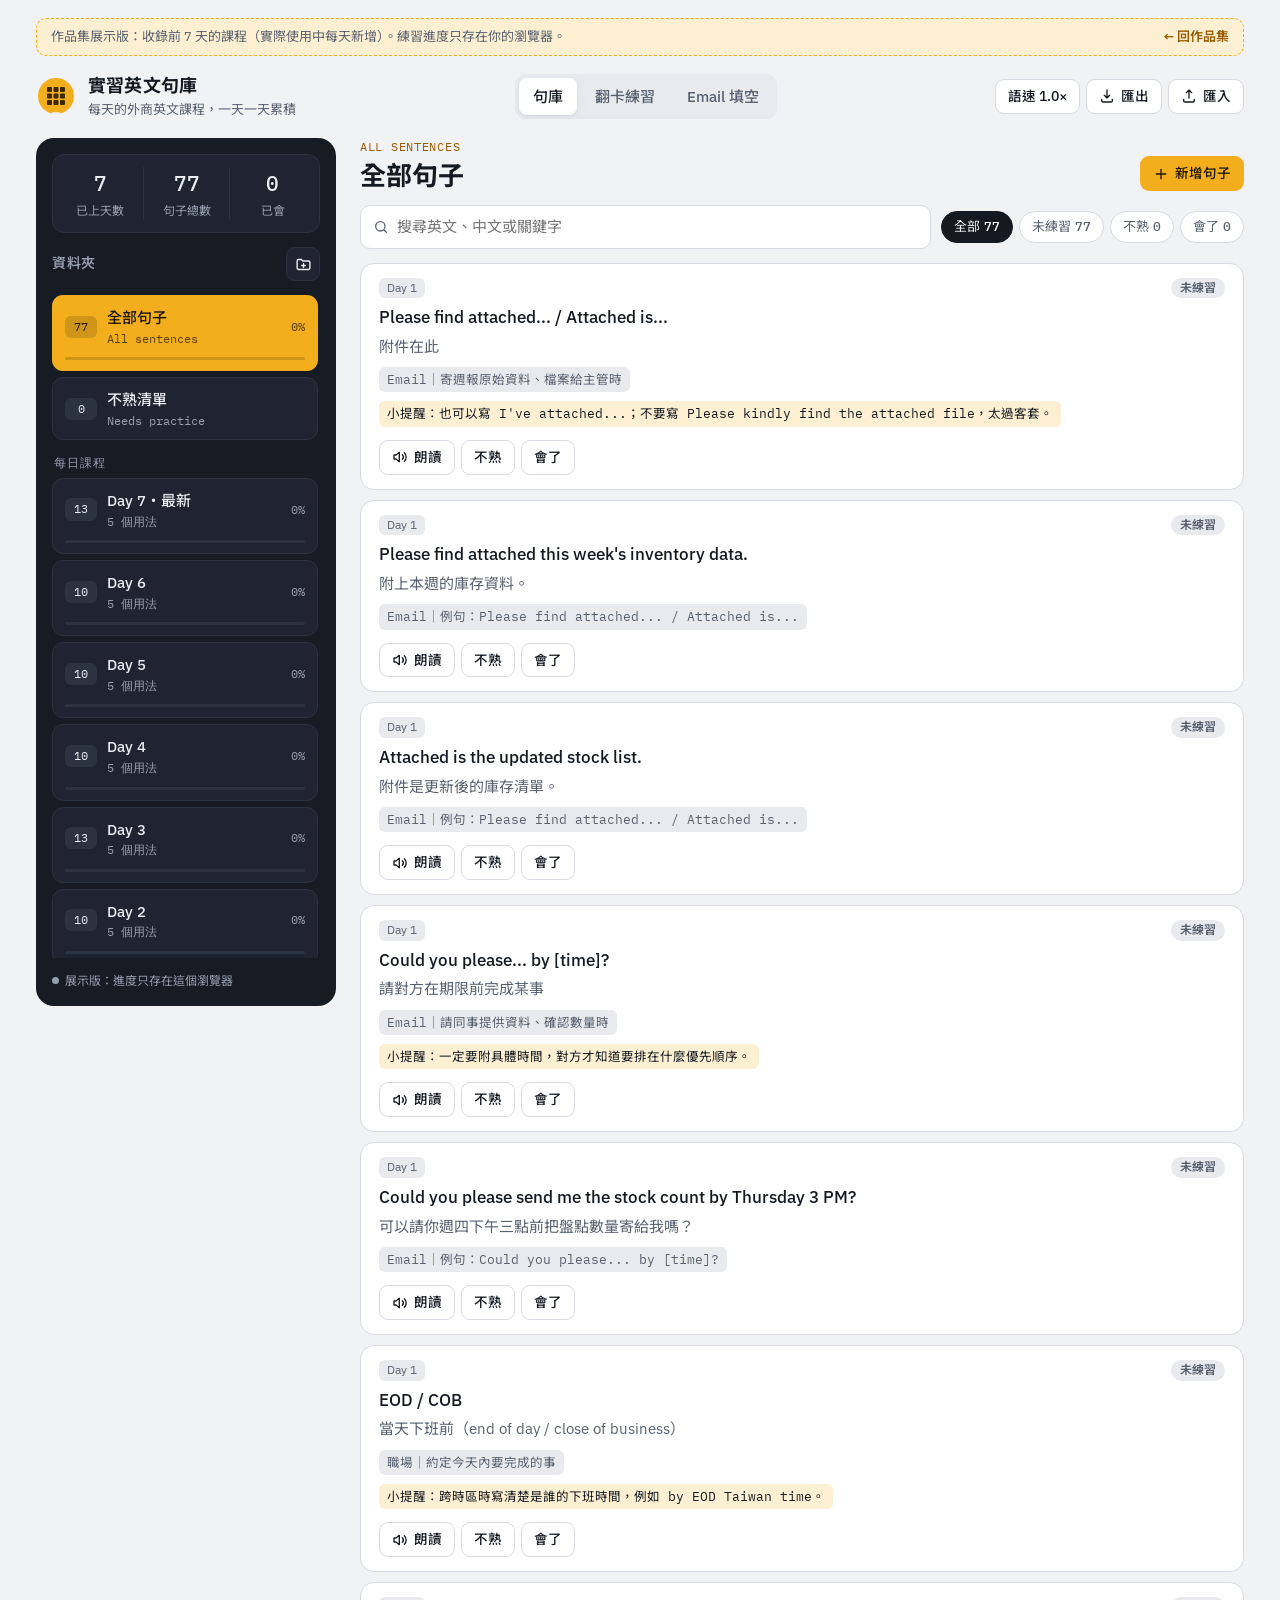
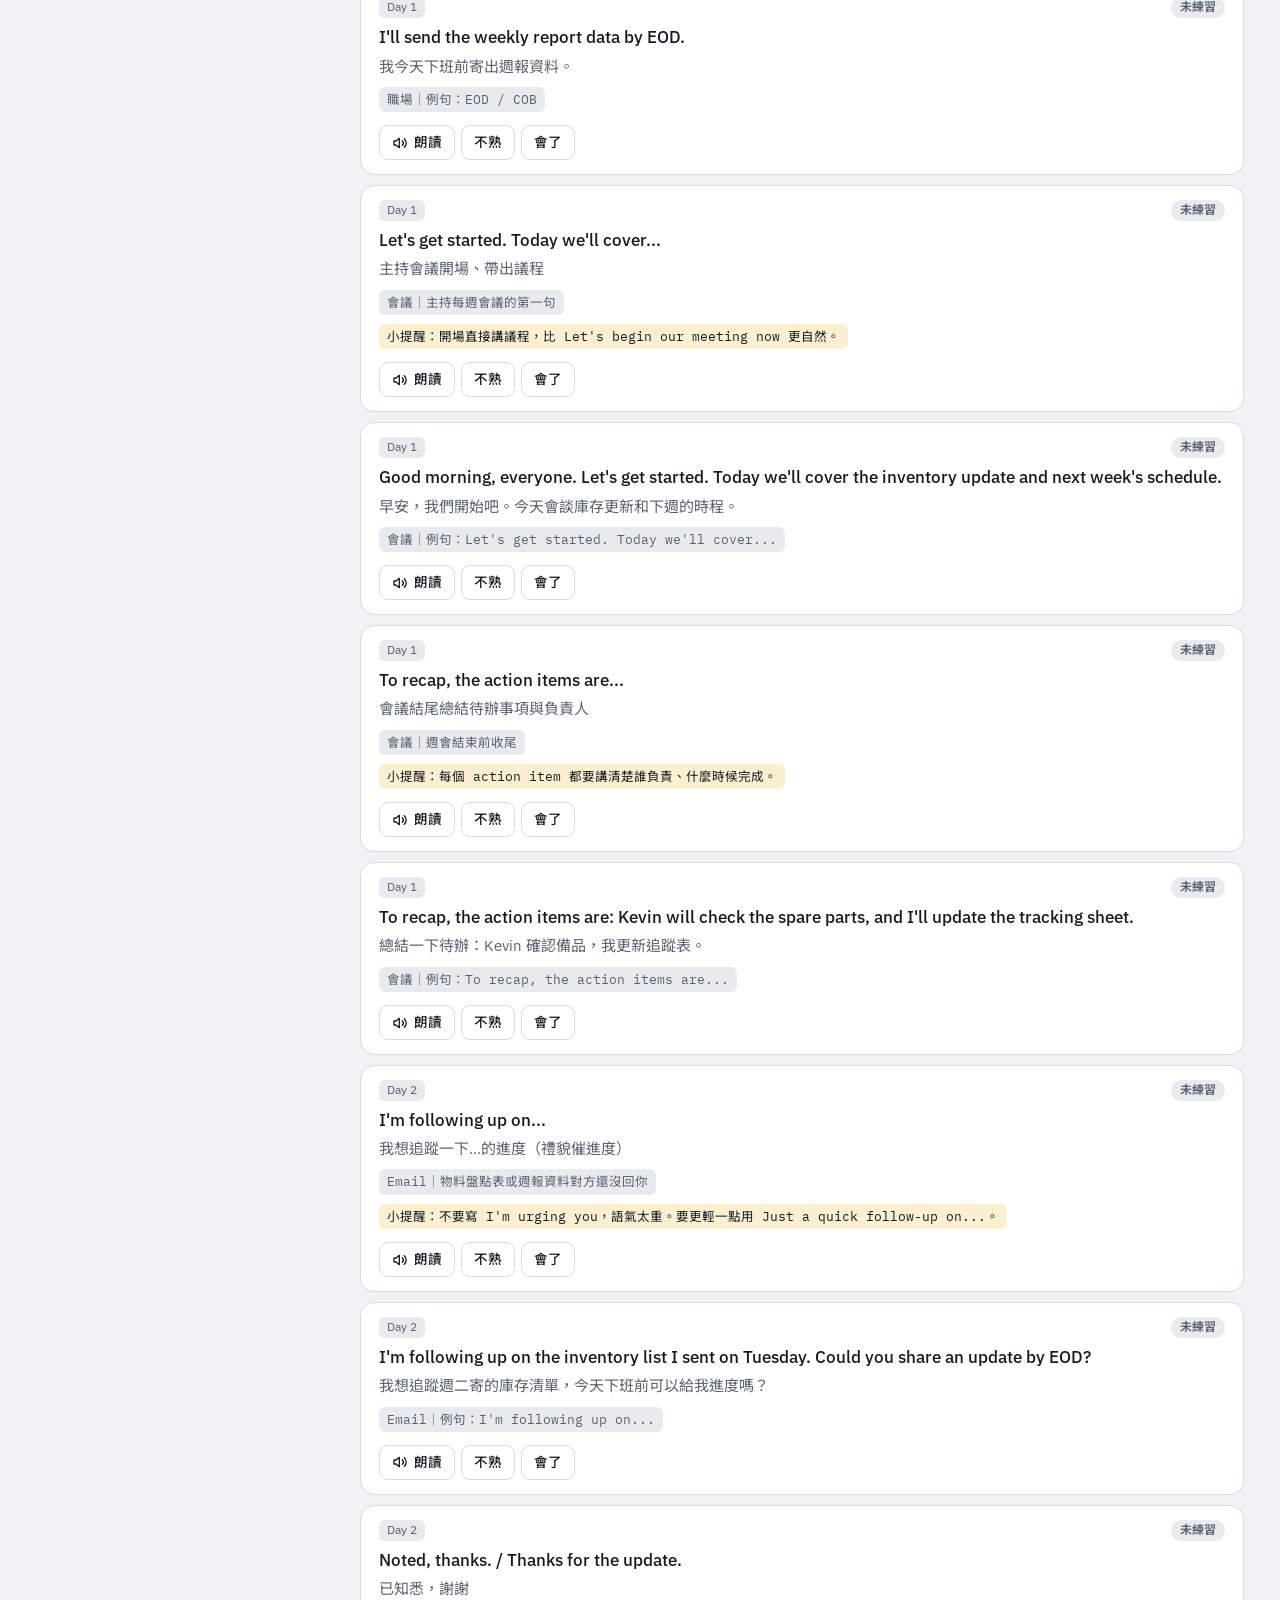
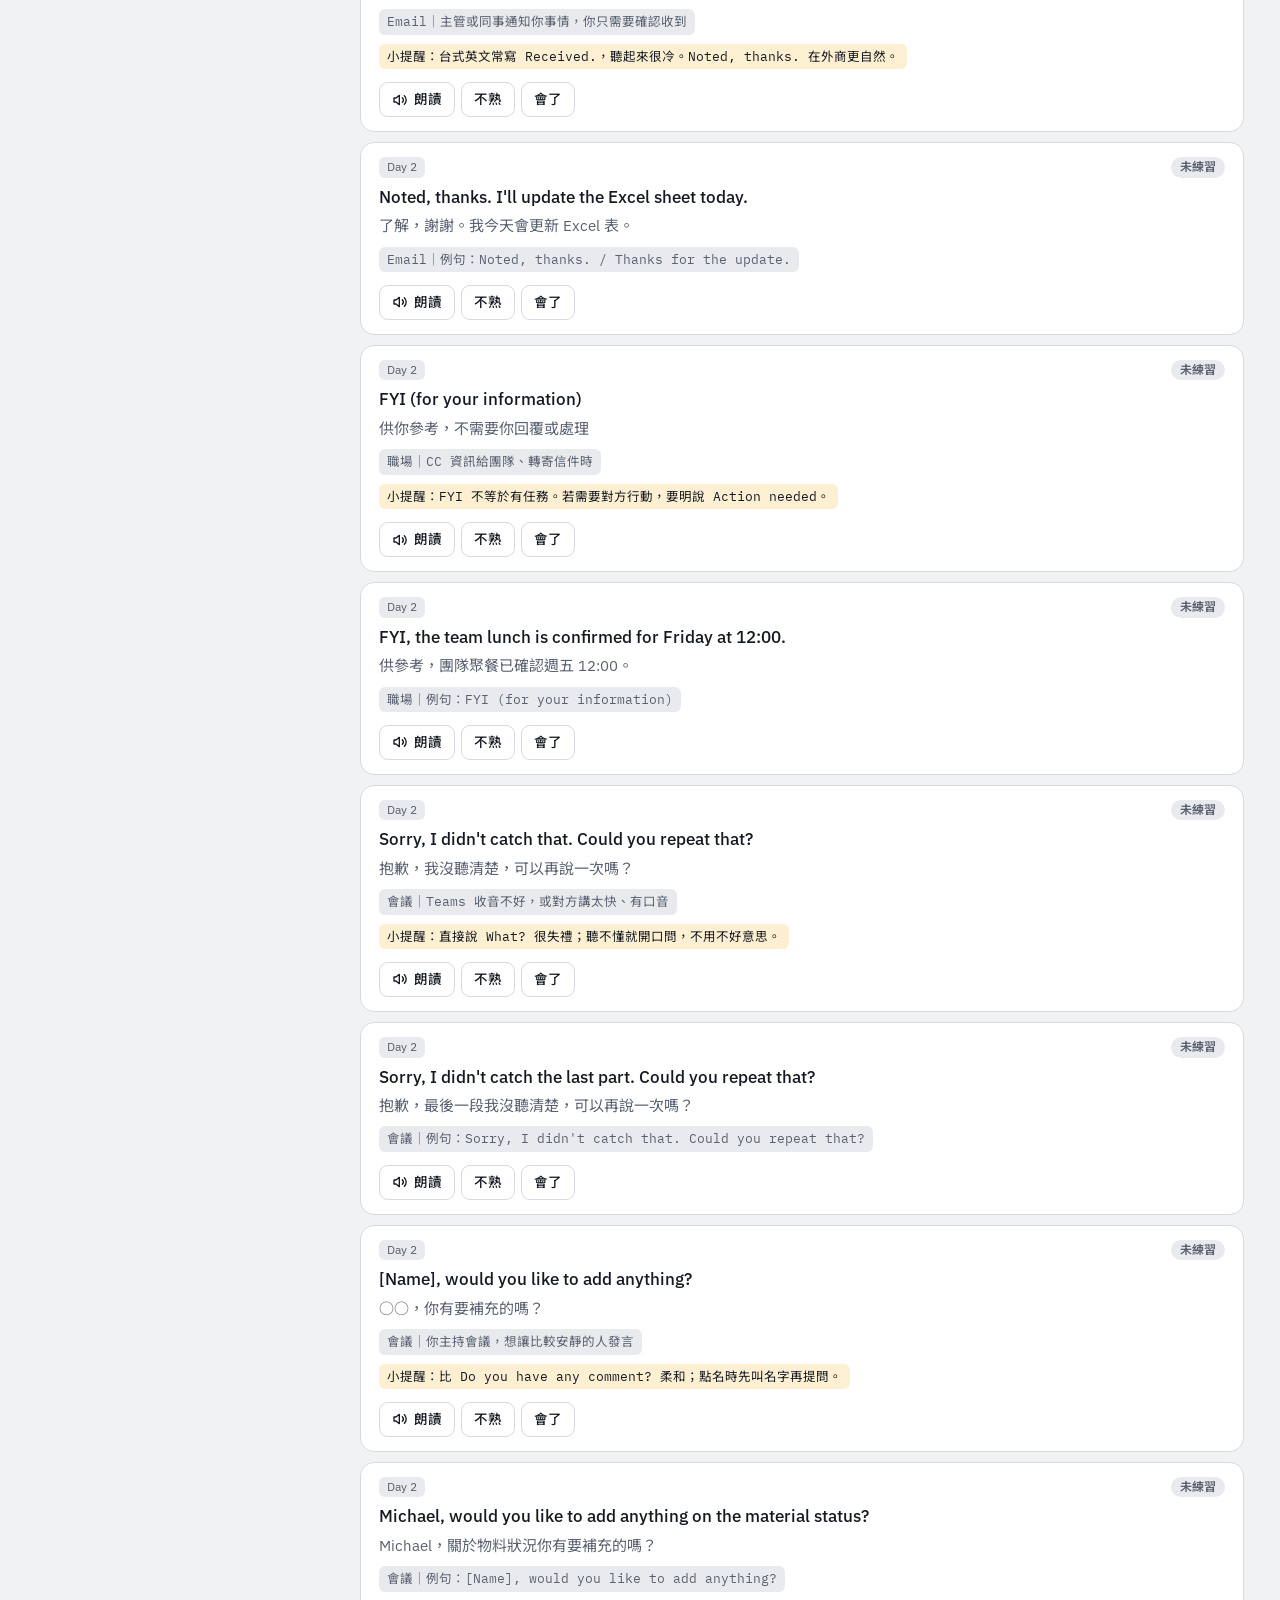
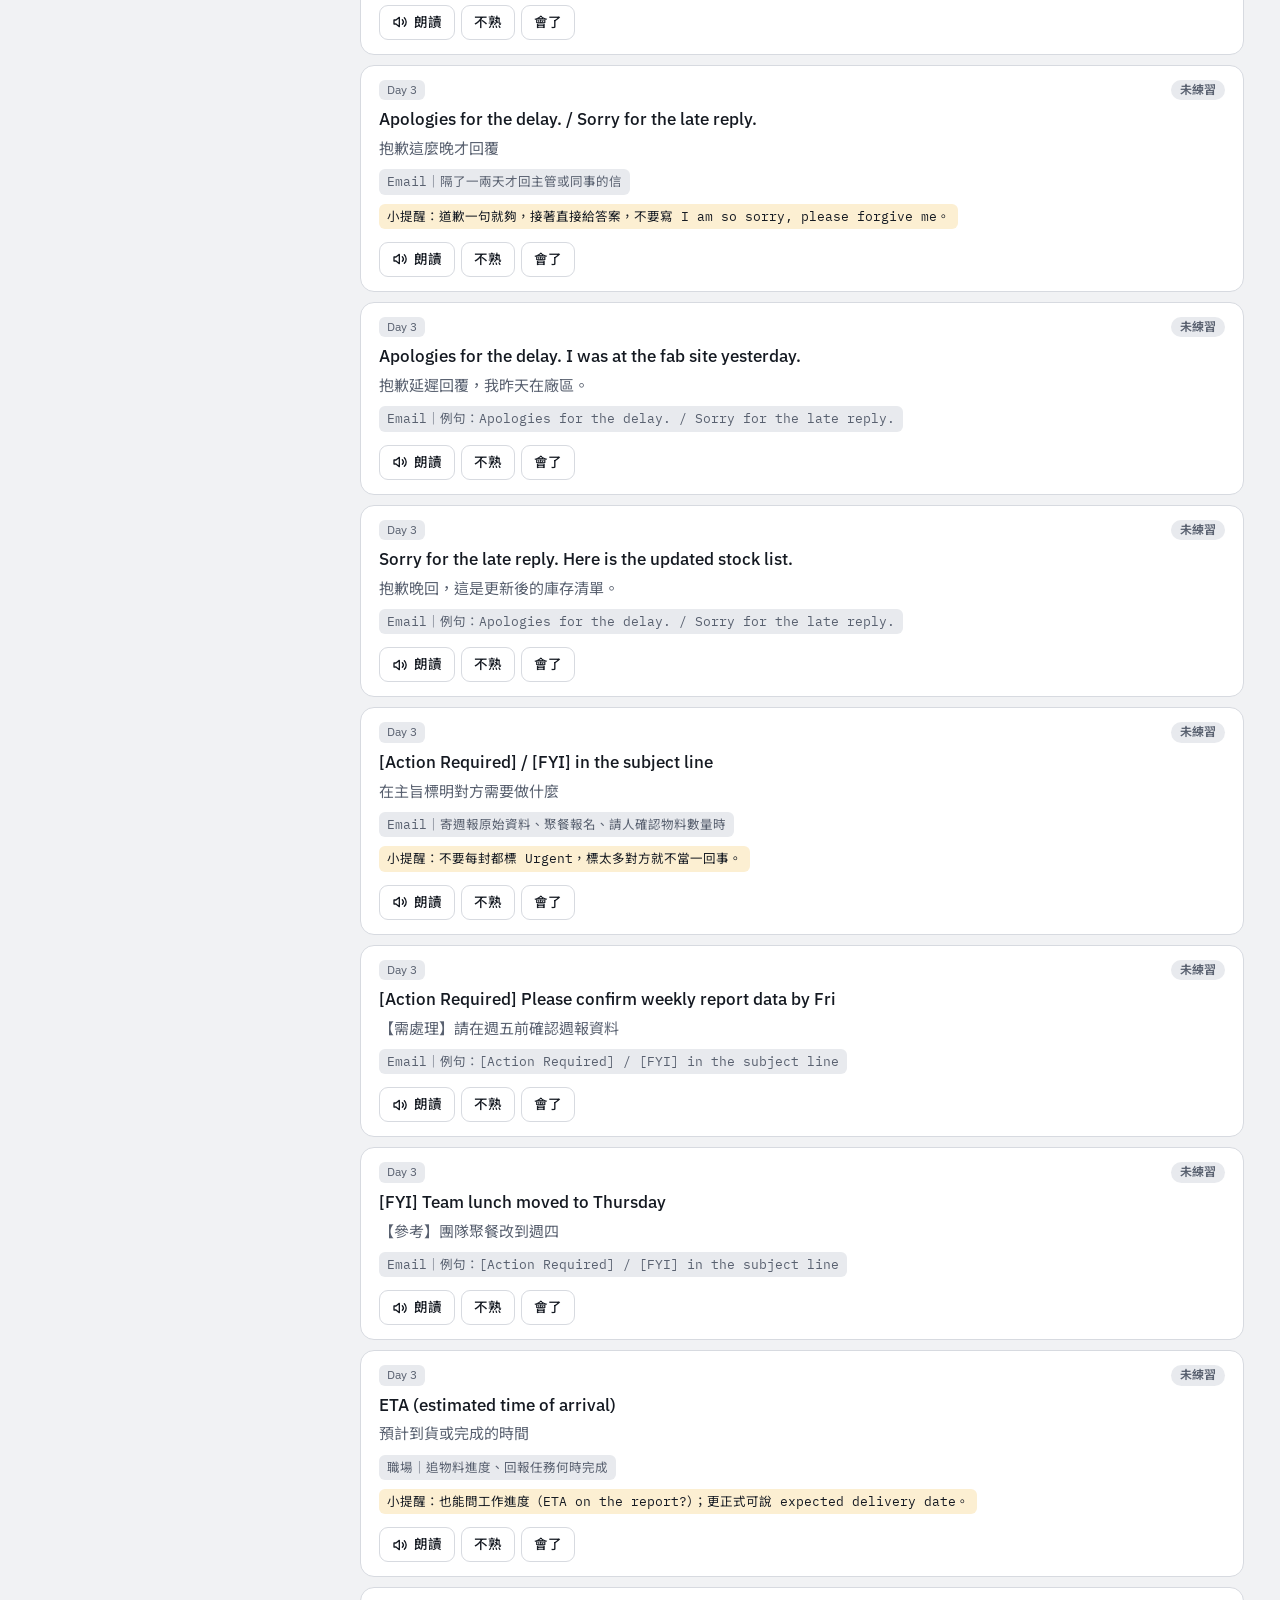
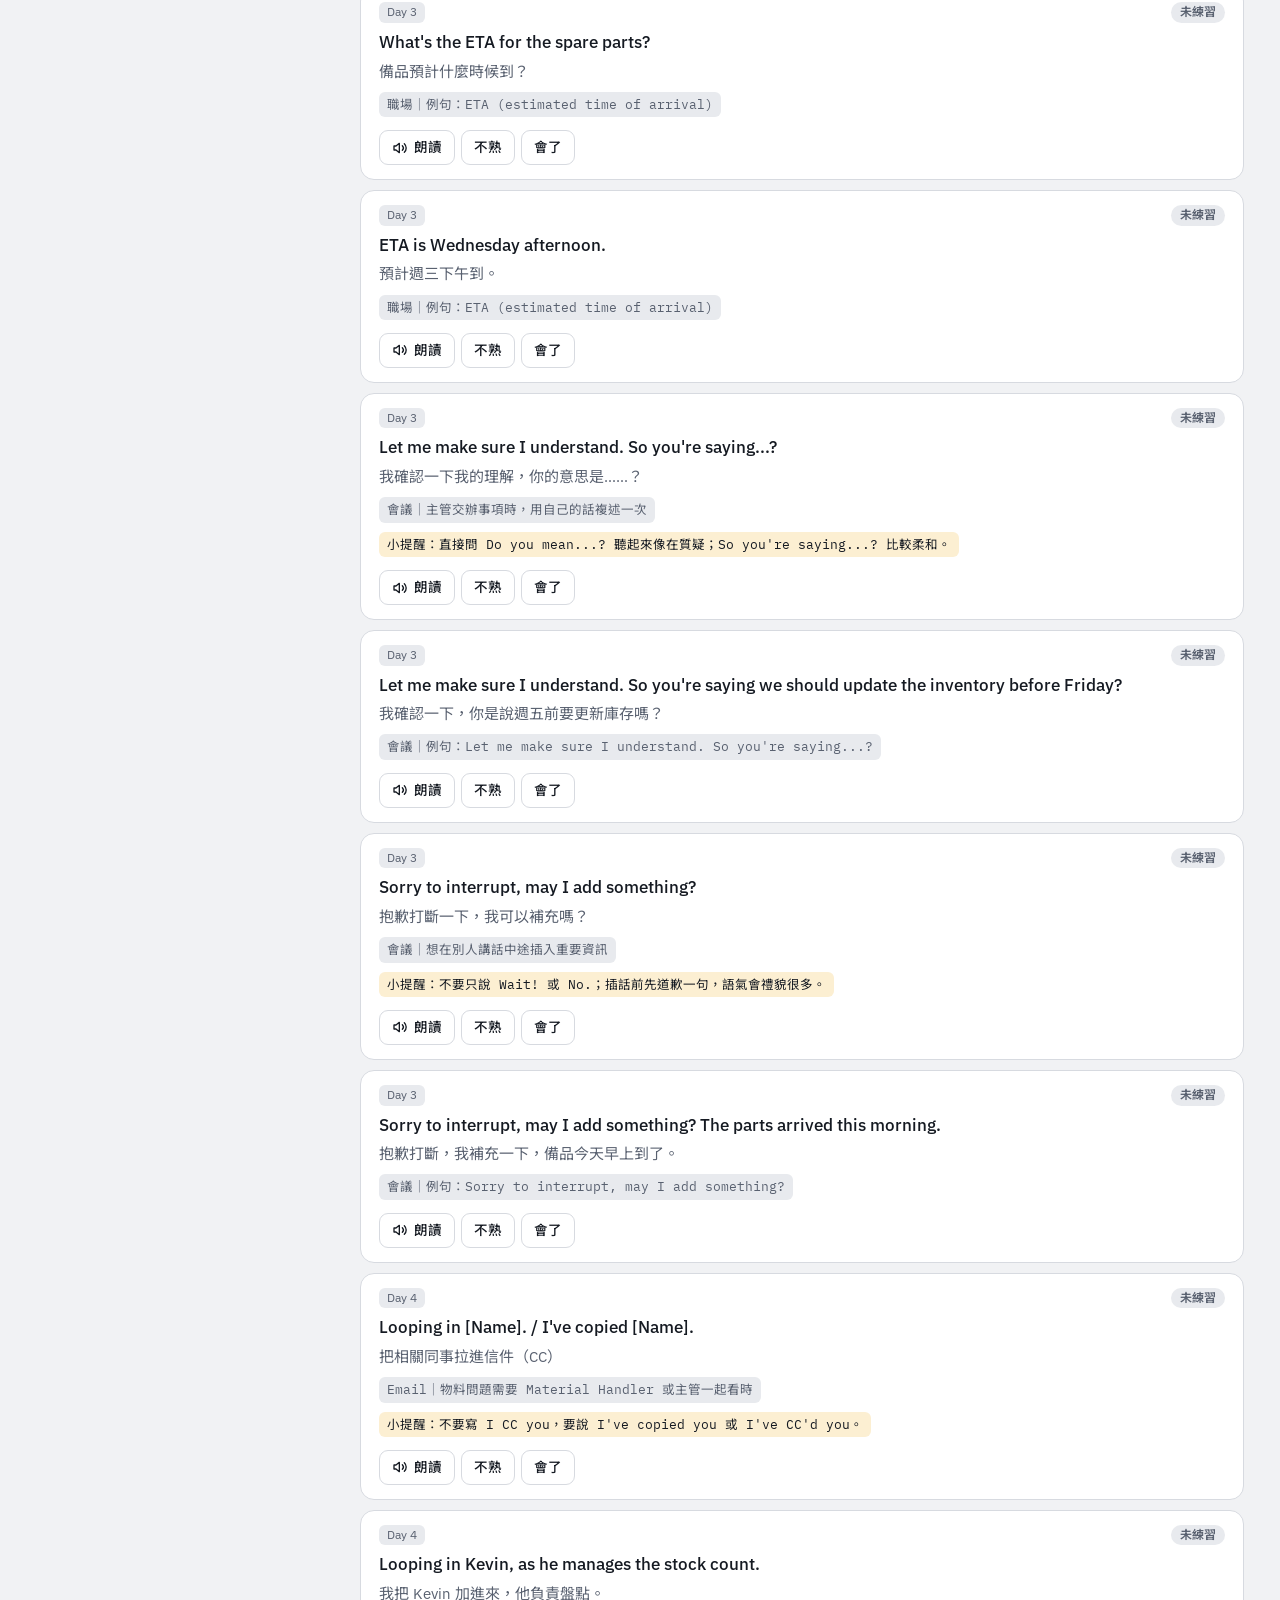
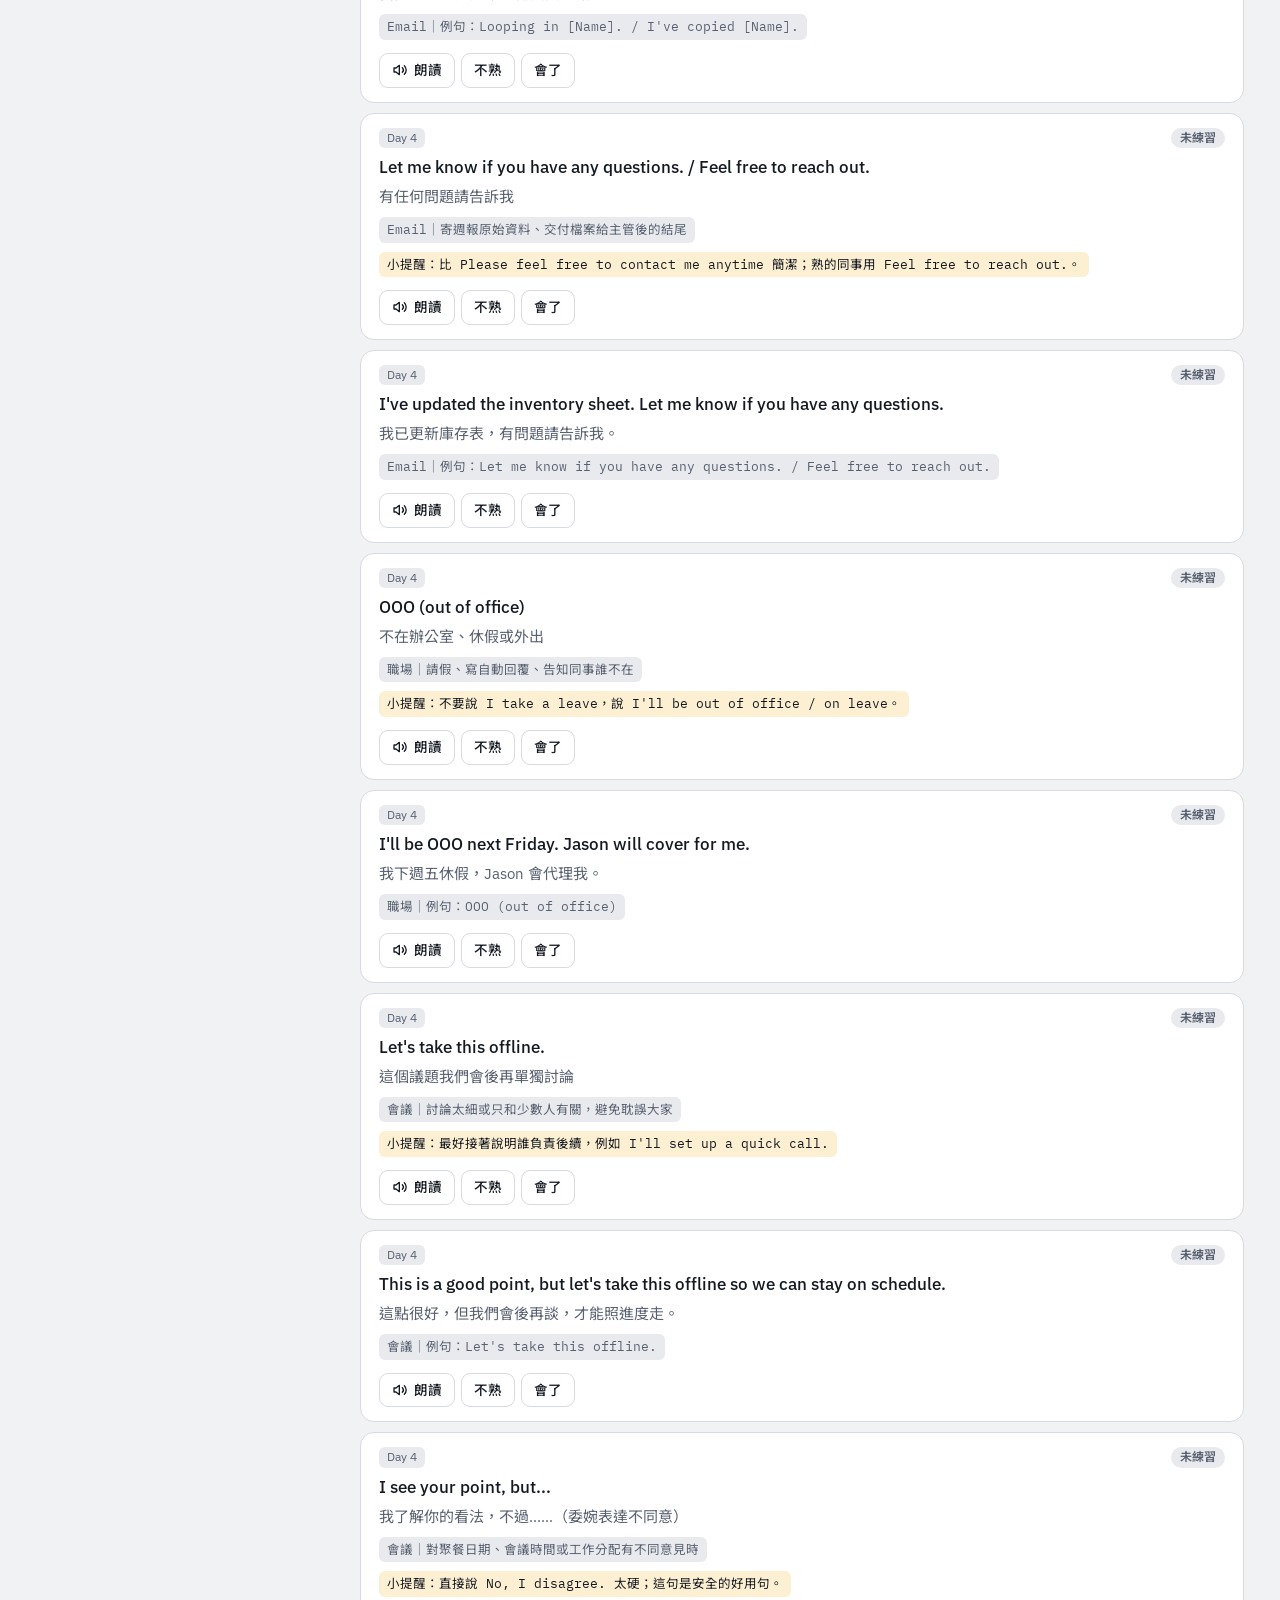
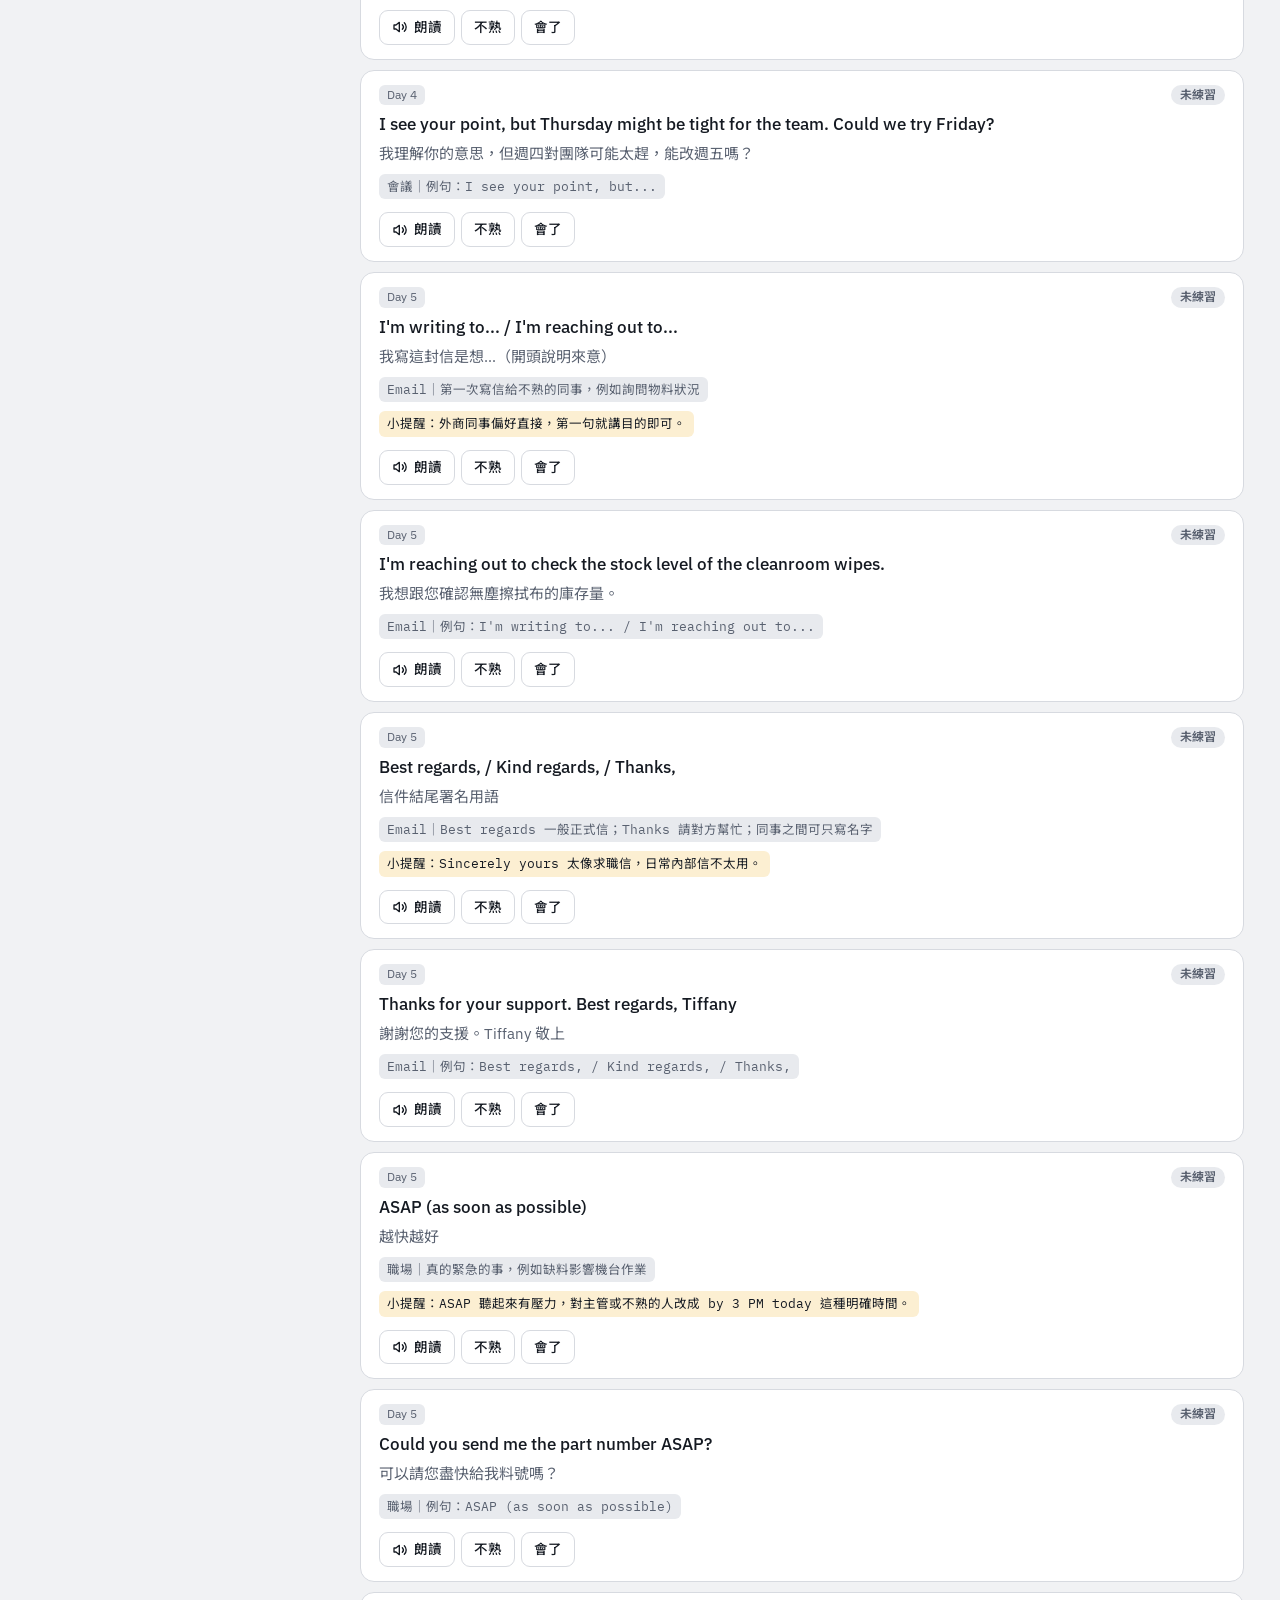
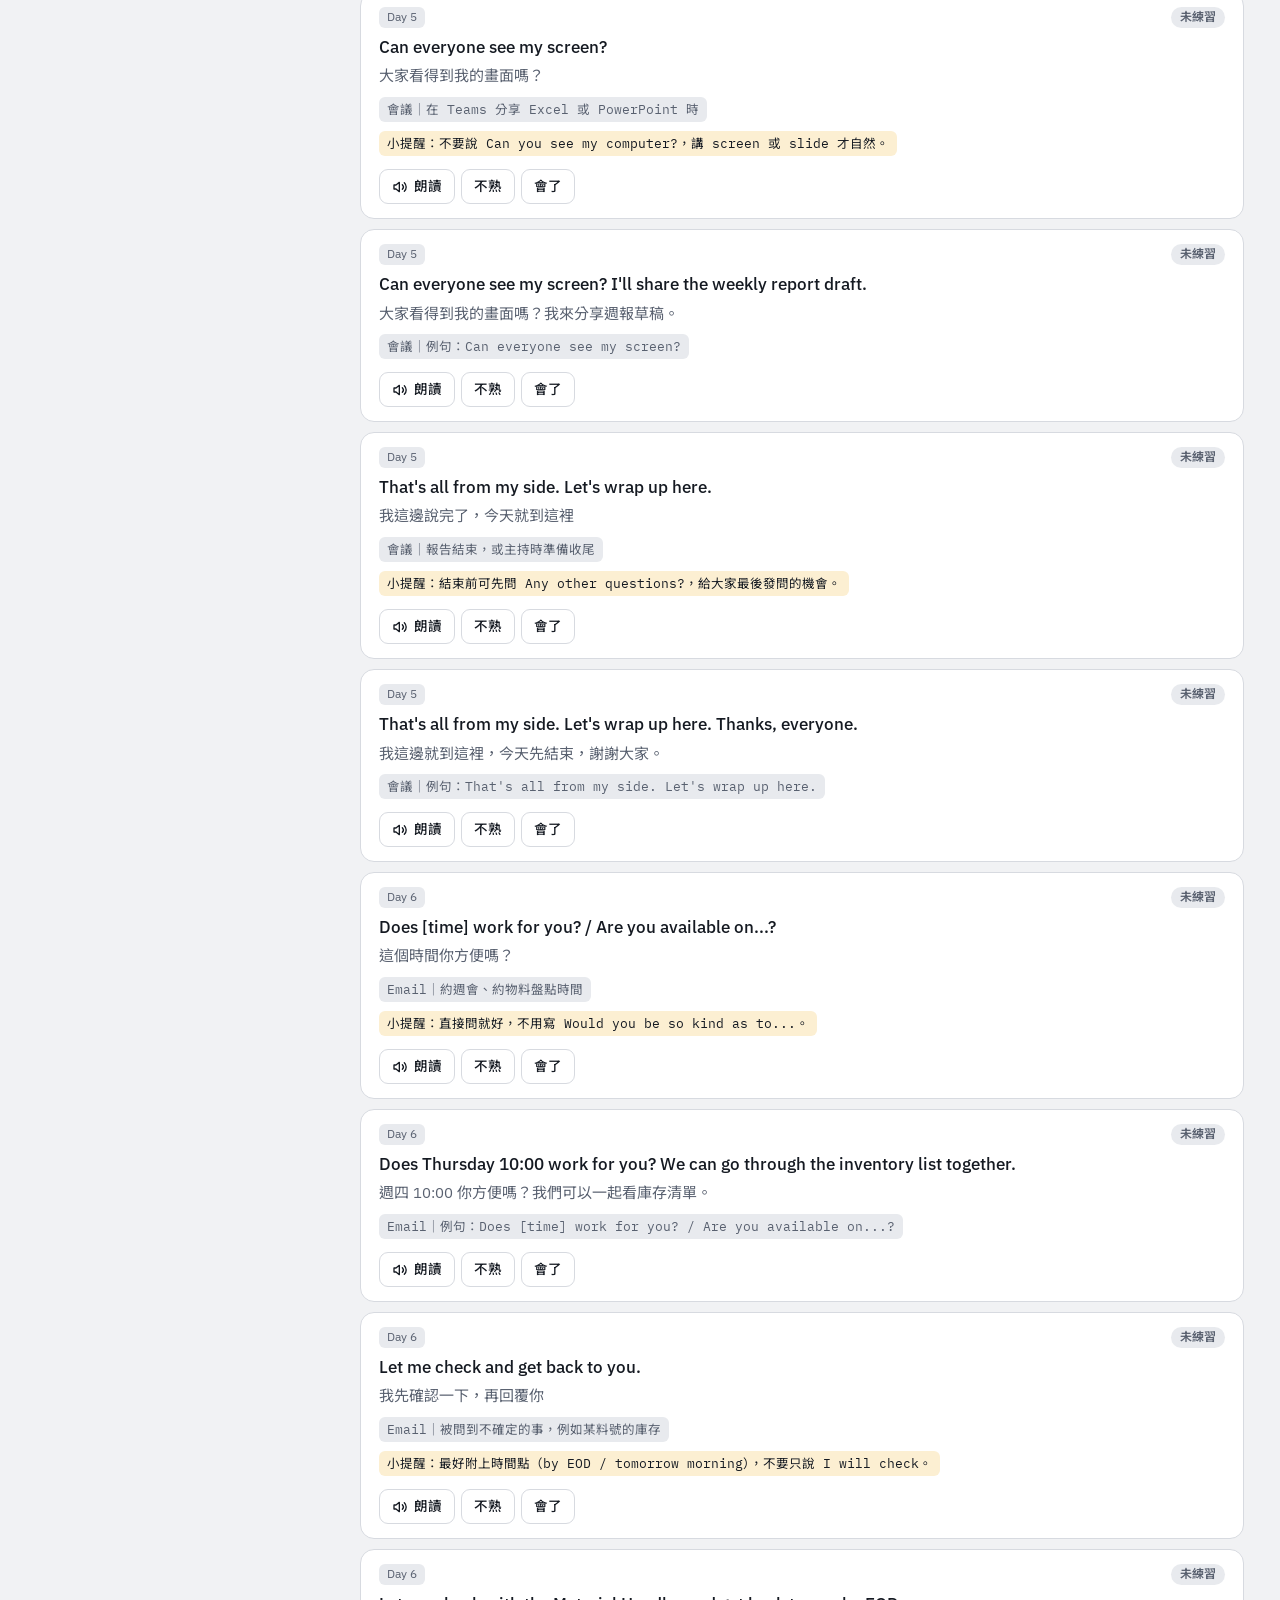
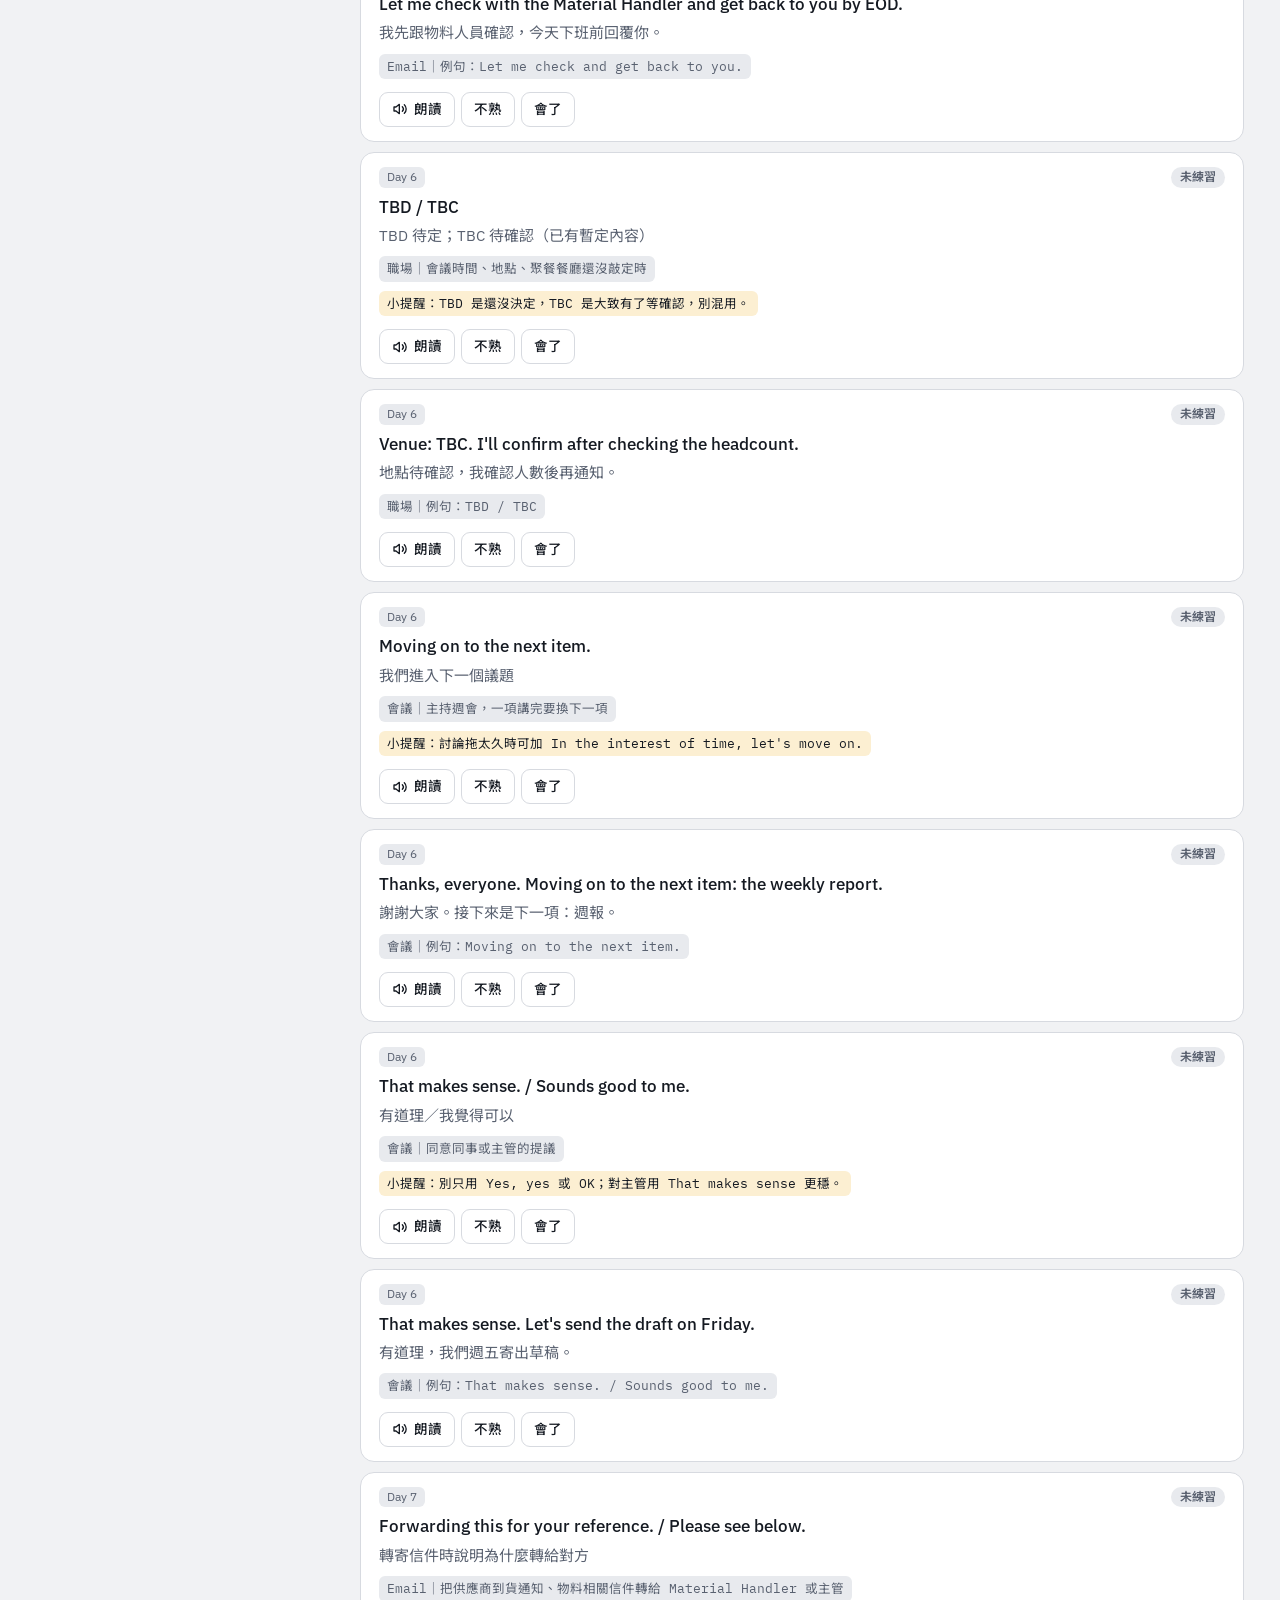
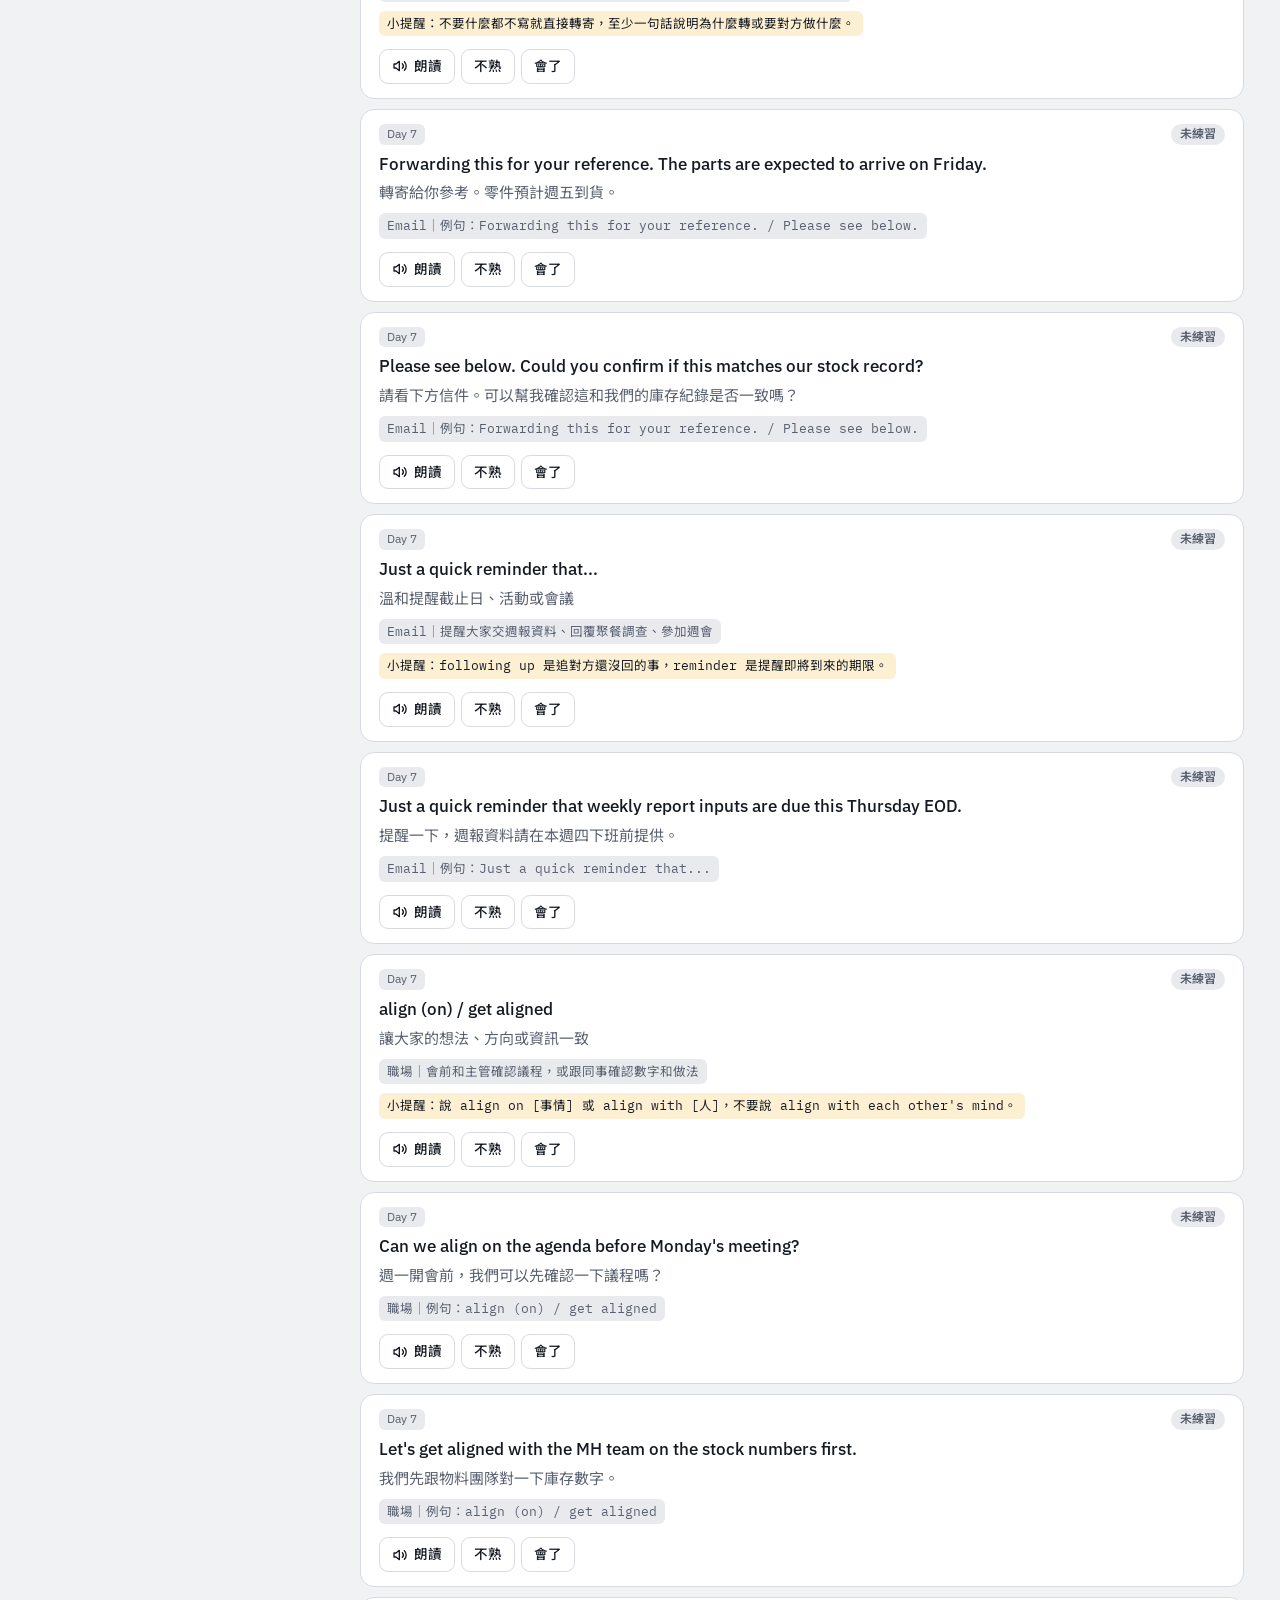
==== commit ce2c7767: "Hide lesson dates and company hint in phrase bank demo Co-Authored-By: Claude Opus 5.5 <noreply@anth" ====
--- a/phrasebank/index.html
+++ b/phrasebank/index.html
@@ -253,7 +253,7 @@
 /* ---------------- 每日課程：排程每天寫進資料庫的 daily 集合 ---------------- */
 const DAILY_KEY='intern-english-daily';
 let daily=[];
-const DEMO_DAILY=[{"date": "2026-11-19", "day": 1, "items": [{"cat": "Email", "examples": [{"en": "Please find attached this week's inventory data.", "zh": "附上本週的庫存資料。"}, {"en": "Attached is the updated stock list.", "zh": "附件是更新後的庫存清單。"}], "term": "Please find attached... / Attached is...", "tip": "也可以寫 I've attached...；不要寫 Please kindly find the attached file，太過客套。", "when": "寄週報原始資料、檔案給主管時", "zh": "附件在此"}, {"cat": "Email", "examples": [{"en": "Could you please send me the stock count by Thursday 3 PM?", "zh": "可以請你週四下午三點前把盤點數量寄給我嗎？"}], "term": "Could you please... by [time]?", "tip": "一定要附具體時間，對方才知道要排在什麼優先順序。", "when": "請同事提供資料、確認數量時", "zh": "請對方在期限前完成某事"}, {"cat": "職場", "examples": [{"en": "I'll send the weekly report data by EOD.", "zh": "我今天下班前寄出週報資料。"}], "term": "EOD / COB", "tip": "跨時區時寫清楚是誰的下班時間，例如 by EOD Taiwan time。", "when": "約定今天內要完成的事", "zh": "當天下班前（end of day / close of business）"}, {"cat": "會議", "examples": [{"en": "Good morning, everyone. Let's get started. Today we'll cover the inventory update and next week's schedule.", "zh": "早安，我們開始吧。今天會談庫存更新和下週的時程。"}], "term": "Let's get started. Today we'll cover...", "tip": "開場直接講議程，比 Let's begin our meeting now 更自然。", "when": "主持每週會議的第一句", "zh": "主持會議開場、帶出議程"}, {"cat": "會議", "examples": [{"en": "To recap, the action items are: Kevin will check the spare parts, and I'll update the tracking sheet.", "zh": "總結一下待辦：Kevin 確認備品，我更新追蹤表。"}], "term": "To recap, the action items are...", "tip": "每個 action item 都要講清楚誰負責、什麼時候完成。", "when": "週會結束前收尾", "zh": "會議結尾總結待辦事項與負責人"}], "practice": {"body": "Hi Amy,\n\n[[Please find attached|附件是]] this week's inventory data. [[Could you please|可以請你]] check the numbers and reply [[by EOD|今天下班前]]?\n\n[[To recap|總結一下]] from today's meeting, I'll update the tracking sheet once you confirm.\n\nThanks,\nTiffany", "situation": "用 Day 1 的用法，寄本週庫存資料給 Amy，請她今天下班前確認數字。", "subject": "[Action Required] Weekly report data", "title": "寄週報資料給 Amy", "to": "Amy"}}, {"date": "2026-11-20", "day": 2, "items": [{"cat": "Email", "examples": [{"en": "I'm following up on the inventory list I sent on Tuesday. Could you share an update by EOD?", "zh": "我想追蹤週二寄的庫存清單，今天下班前可以給我進度嗎？"}], "term": "I'm following up on...", "tip": "不要寫 I'm urging you，語氣太重。要更輕一點用 Just a quick follow-up on...。", "when": "物料盤點表或週報資料對方還沒回你", "zh": "我想追蹤一下…的進度（禮貌催進度）"}, {"cat": "Email", "examples": [{"en": "Noted, thanks. I'll update the Excel sheet today.", "zh": "了解，謝謝。我今天會更新 Excel 表。"}], "term": "Noted, thanks. / Thanks for the update.", "tip": "台式英文常寫 Received.，聽起來很冷。Noted, thanks. 在外商更自然。", "when": "主管或同事通知你事情，你只需要確認收到", "zh": "已知悉，謝謝"}, {"cat": "職場", "examples": [{"en": "FYI, the team lunch is confirmed for Friday at 12:00.", "zh": "供參考，團隊聚餐已確認週五 12:00。"}], "term": "FYI (for your information)", "tip": "FYI 不等於有任務。若需要對方行動，要明說 Action needed。", "when": "CC 資訊給團隊、轉寄信件時", "zh": "供你參考，不需要你回覆或處理"}, {"cat": "會議", "examples": [{"en": "Sorry, I didn't catch the last part. Could you repeat that?", "zh": "抱歉，最後一段我沒聽清楚，可以再說一次嗎？"}], "term": "Sorry, I didn't catch that. Could you repeat that?", "tip": "直接說 What? 很失禮；聽不懂就開口問，不用不好意思。", "when": "Teams 收音不好，或對方講太快、有口音", "zh": "抱歉，我沒聽清楚，可以再說一次嗎？"}, {"cat": "會議", "examples": [{"en": "Michael, would you like to add anything on the material status?", "zh": "Michael，關於物料狀況你有要補充的嗎？"}], "term": "[Name], would you like to add anything?", "tip": "比 Do you have any comment? 柔和；點名時先叫名字再提問。", "when": "你主持會議，想讓比較安靜的人發言", "zh": "○○，你有要補充的嗎？"}], "practice": {"body": "Hi Amy,\n\n[[I'm following up on|我想追蹤]] the weekly report data. Could you send it by EOD today?\n[[FYI|供你參考]], the meeting has moved to 3 PM tomorrow.\n\nThanks,\nTiffany\n\n— Amy's reply —\n[[Noted, thanks|了解，謝謝]]. I'll send it this afternoon.", "situation": "Amy 還沒給你週報資料，你寫信追進度，順便通知會議改時間；Amy 回信確認收到。", "subject": "Follow-up: Weekly Report Data", "title": "追週報資料", "to": "Amy"}}, {"date": "2026-11-21", "day": 3, "items": [{"cat": "Email", "examples": [{"en": "Apologies for the delay. I was at the fab site yesterday.", "zh": "抱歉延遲回覆，我昨天在廠區。"}, {"en": "Sorry for the late reply. Here is the updated stock list.", "zh": "抱歉晚回，這是更新後的庫存清單。"}], "term": "Apologies for the delay. / Sorry for the late reply.", "tip": "道歉一句就夠，接著直接給答案，不要寫 I am so sorry, please forgive me。", "when": "隔了一兩天才回主管或同事的信", "zh": "抱歉這麼晚才回覆"}, {"cat": "Email", "examples": [{"en": "[Action Required] Please confirm weekly report data by Fri", "zh": "【需處理】請在週五前確認週報資料"}, {"en": "[FYI] Team lunch moved to Thursday", "zh": "【參考】團隊聚餐改到週四"}], "term": "[Action Required] / [FYI] in the subject line", "tip": "不要每封都標 Urgent，標太多對方就不當一回事。", "when": "寄週報原始資料、聚餐報名、請人確認物料數量時", "zh": "在主旨標明對方需要做什麼"}, {"cat": "職場", "examples": [{"en": "What's the ETA for the spare parts?", "zh": "備品預計什麼時候到？"}, {"en": "ETA is Wednesday afternoon.", "zh": "預計週三下午到。"}], "term": "ETA (estimated time of arrival)", "tip": "也能問工作進度（ETA on the report?）；更正式可說 expected delivery date。", "when": "追物料進度、回報任務何時完成", "zh": "預計到貨或完成的時間"}, {"cat": "會議", "examples": [{"en": "Let me make sure I understand. So you're saying we should update the inventory before Friday?", "zh": "我確認一下，你是說週五前要更新庫存嗎？"}], "term": "Let me make sure I understand. So you're saying...?", "tip": "直接問 Do you mean...? 聽起來像在質疑；So you're saying...? 比較柔和。", "when": "主管交辦事項時，用自己的話複述一次", "zh": "我確認一下我的理解，你的意思是……？"}, {"cat": "會議", "examples": [{"en": "Sorry to interrupt, may I add something? The parts arrived this morning.", "zh": "抱歉打斷，我補充一下，備品今天早上到了。"}], "term": "Sorry to interrupt, may I add something?", "tip": "不要只說 Wait! 或 No.；插話前先道歉一句，語氣會禮貌很多。", "when": "想在別人講話中途插入重要資訊", "zh": "抱歉打斷一下，我可以補充嗎？"}], "practice": {"body": "Hi Ming,\n\n[[Apologies for the delay|抱歉延遲回覆]]. I checked the stock list this morning.\nCould you confirm the [[ETA|預計到貨時間]] for the spare parts by EOD today?\nOnce confirmed, I'll update the weekly report data.\n\nThanks,\nTiffany", "situation": "你晚了一天才回 Ming 的信，現在要請他今天確認備品的預計到貨時間。", "subject": "[Action Required] Spare parts ETA – please confirm", "title": "確認備品到貨時間", "to": "Ming"}}, {"date": "2026-11-22", "day": 4, "items": [{"cat": "Email", "examples": [{"en": "Looping in Kevin, as he manages the stock count.", "zh": "我把 Kevin 加進來，他負責盤點。"}], "term": "Looping in [Name]. / I've copied [Name].", "tip": "不要寫 I CC you，要說 I've copied you 或 I've CC'd you。", "when": "物料問題需要 Material Handler 或主管一起看時", "zh": "把相關同事拉進信件（CC）"}, {"cat": "Email", "examples": [{"en": "I've updated the inventory sheet. Let me know if you have any questions.", "zh": "我已更新庫存表，有問題請告訴我。"}], "term": "Let me know if you have any questions. / Feel free to reach out.", "tip": "比 Please feel free to contact me anytime 簡潔；熟的同事用 Feel free to reach out.。", "when": "寄週報原始資料、交付檔案給主管後的結尾", "zh": "有任何問題請告訴我"}, {"cat": "職場", "examples": [{"en": "I'll be OOO next Friday. Jason will cover for me.", "zh": "我下週五休假，Jason 會代理我。"}], "term": "OOO (out of office)", "tip": "不要說 I take a leave，說 I'll be out of office / on leave。", "when": "請假、寫自動回覆、告知同事誰不在", "zh": "不在辦公室、休假或外出"}, {"cat": "會議", "examples": [{"en": "This is a good point, but let's take this offline so we can stay on schedule.", "zh": "這點很好，但我們會後再談，才能照進度走。"}], "term": "Let's take this offline.", "tip": "最好接著說明誰負責後續，例如 I'll set up a quick call.", "when": "討論太細或只和少數人有關，避免耽誤大家", "zh": "這個議題我們會後再單獨討論"}, {"cat": "會議", "examples": [{"en": "I see your point, but Thursday might be tight for the team. Could we try Friday?", "zh": "我理解你的意思，但週四對團隊可能太趕，能改週五嗎？"}], "term": "I see your point, but...", "tip": "直接說 No, I disagree. 太硬；這句是安全的好用句。", "when": "對聚餐日期、會議時間或工作分配有不同意見時", "zh": "我了解你的看法，不過……（委婉表達不同意）"}], "practice": {"body": "Hi Anna,\n\nI've attached this week's inventory data. [[Looping in|把…加進來]] Kevin for the stock count figures.\nI'll be [[OOO|不在辦公室]] on Friday, so please send any updates by Thursday.\n[[Let me know if you have any questions|有問題請告訴我]].\n\nBest,\nTiffany", "situation": "寄本週庫存資料給 Anna，把負責盤點的 Kevin 加進信件，並說明你週五不在。", "subject": "[FYI] Weekly Report Data – Week 47", "title": "寄庫存資料並交代休假", "to": "Anna; cc: Kevin"}}, {"date": "2026-11-23", "day": 5, "items": [{"cat": "Email", "examples": [{"en": "I'm reaching out to check the stock level of the cleanroom wipes.", "zh": "我想跟您確認無塵擦拭布的庫存量。"}], "term": "I'm writing to... / I'm reaching out to...", "tip": "荷蘭同事偏好直接，第一句就講目的即可。", "when": "第一次寫信給不熟的同事，例如詢問物料狀況", "zh": "我寫這封信是想…（開頭說明來意）"}, {"cat": "Email", "examples": [{"en": "Thanks for your support. Best regards, Tiffany", "zh": "謝謝您的支援。Tiffany 敬上"}], "term": "Best regards, / Kind regards, / Thanks,", "tip": "Sincerely yours 太像求職信，日常內部信不太用。", "when": "Best regards 一般正式信；Thanks 請對方幫忙；同事之間可只寫名字", "zh": "信件結尾署名用語"}, {"cat": "職場", "examples": [{"en": "Could you send me the part number ASAP?", "zh": "可以請您盡快給我料號嗎？"}], "term": "ASAP (as soon as possible)", "tip": "ASAP 聽起來有壓力，對主管或不熟的人改成 by 3 PM today 這種明確時間。", "when": "真的緊急的事，例如缺料影響機台作業", "zh": "越快越好"}, {"cat": "會議", "examples": [{"en": "Can everyone see my screen? I'll share the weekly report draft.", "zh": "大家看得到我的畫面嗎？我來分享週報草稿。"}], "term": "Can everyone see my screen?", "tip": "不要說 Can you see my computer?，講 screen 或 slide 才自然。", "when": "在 Teams 分享 Excel 或 PowerPoint 時", "zh": "大家看得到我的畫面嗎？"}, {"cat": "會議", "examples": [{"en": "That's all from my side. Let's wrap up here. Thanks, everyone.", "zh": "我這邊就到這裡，今天先結束，謝謝大家。"}], "term": "That's all from my side. Let's wrap up here.", "tip": "結束前可先問 Any other questions?，給大家最後發問的機會。", "when": "報告結束，或主持時準備收尾", "zh": "我這邊說完了，今天就到這裡"}], "practice": {"body": "Hi Amy,\n\n[[I'm reaching out to|我來信是想]] request this week's inventory data. Could you send it by 3 PM today? If it's urgent on your side, let me know [[ASAP|盡快]].\n\n[[Thanks|謝謝（結尾）]],\nTiffany", "situation": "第一次寫信跟 Amy 要本週的庫存資料，請她下午三點前給你。", "subject": "[Action Required] Weekly report data", "title": "索取本週庫存資料", "to": "Amy"}}, {"date": "2026-11-24", "day": 6, "items": [{"cat": "Email", "examples": [{"en": "Does Thursday 10:00 work for you? We can go through the inventory list together.", "zh": "週四 10:00 你方便嗎？我們可以一起看庫存清單。"}], "term": "Does [time] work for you? / Are you available on...?", "tip": "直接問就好，不用寫 Would you be so kind as to...。", "when": "約週會、約物料盤點時間", "zh": "這個時間你方便嗎？"}, {"cat": "Email", "examples": [{"en": "Let me check with the Material Handler and get back to you by EOD.", "zh": "我先跟物料人員確認，今天下班前回覆你。"}], "term": "Let me check and get back to you.", "tip": "最好附上時間點（by EOD / tomorrow morning），不要只說 I will check。", "when": "被問到不確定的事，例如某料號的庫存", "zh": "我先確認一下，再回覆你"}, {"cat": "職場", "examples": [{"en": "Venue: TBC. I'll confirm after checking the headcount.", "zh": "地點待確認，我確認人數後再通知。"}], "term": "TBD / TBC", "tip": "TBD 是還沒決定，TBC 是大致有了等確認，別混用。", "when": "會議時間、地點、聚餐餐廳還沒敲定時", "zh": "TBD 待定；TBC 待確認（已有暫定內容）"}, {"cat": "會議", "examples": [{"en": "Thanks, everyone. Moving on to the next item: the weekly report.", "zh": "謝謝大家。接下來是下一項：週報。"}], "term": "Moving on to the next item.", "tip": "討論拖太久時可加 In the interest of time, let's move on.", "when": "主持週會，一項講完要換下一項", "zh": "我們進入下一個議題"}, {"cat": "會議", "examples": [{"en": "That makes sense. Let's send the draft on Friday.", "zh": "有道理，我們週五寄出草稿。"}], "term": "That makes sense. / Sounds good to me.", "tip": "別只用 Yes, yes 或 OK；對主管用 That makes sense 更穩。", "when": "同意同事或主管的提議", "zh": "有道理／我覺得可以"}], "practice": {"body": "Hi Wei,\n\n[[Does Wednesday 14:00 work for you|週三 14:00 你方便嗎]] for the weekly meeting? The room is [[TBC|待確認]].\n[[Let me check|我先確認一下]] the availability and [[get back to you|回覆你]] by EOD.\n\nThanks,\nTiffany", "situation": "幫團隊約每週 CS 會議的時間，會議室還沒確定。", "subject": "Weekly CS Meeting – Time TBC", "title": "約週會時間", "to": "Wei"}}, {"date": "2026-11-25", "day": 7, "items": [{"cat": "Email", "examples": [{"en": "Forwarding this for your reference. The parts are expected to arrive on Friday.", "zh": "轉寄給你參考。零件預計週五到貨。"}, {"en": "Please see below. Could you confirm if this matches our stock record?", "zh": "請看下方信件。可以幫我確認這和我們的庫存紀錄是否一致嗎？"}], "term": "Forwarding this for your reference. / Please see below.", "tip": "不要什麼都不寫就直接轉寄，至少一句話說明為什麼轉或要對方做什麼。", "when": "把供應商到貨通知、物料相關信件轉給 Material Handler 或主管", "zh": "轉寄信件時說明為什麼轉給對方"}, {"cat": "Email", "examples": [{"en": "Just a quick reminder that weekly report inputs are due this Thursday EOD.", "zh": "提醒一下，週報資料請在本週四下班前提供。"}], "term": "Just a quick reminder that...", "tip": "following up 是追對方還沒回的事，reminder 是提醒即將到來的期限。", "when": "提醒大家交週報資料、回覆聚餐調查、參加週會", "zh": "溫和提醒截止日、活動或會議"}, {"cat": "職場", "examples": [{"en": "Can we align on the agenda before Monday's meeting?", "zh": "週一開會前，我們可以先確認一下議程嗎？"}, {"en": "Let's get aligned with the MH team on the stock numbers first.", "zh": "我們先跟物料團隊對一下庫存數字。"}], "term": "align (on) / get aligned", "tip": "說 align on [事情] 或 align with [人]，不要說 align with each other's mind。", "when": "會前和主管確認議程，或跟同事確認數字和做法", "zh": "讓大家的想法、方向或資訊一致"}, {"cat": "會議", "examples": [{"en": "Hi Mark, I think you're on mute.", "zh": "嗨 Mark，你好像還在靜音。"}, {"en": "Can you hear me okay? Let me know if my audio cuts out.", "zh": "聽得到我嗎？如果我的聲音斷斷續續請告訴我。"}], "term": "I think you're on mute. / Can you hear me okay?", "tip": "You're on mute 是固定說法，不要說 Your voice is closed 或 Open your mic。", "when": "主持週會、輪到同事報告卻聽不到聲音時", "zh": "提醒對方沒開麥克風，或確認對方聽得到自己"}, {"cat": "會議", "examples": [{"en": "That's the inventory update. Any questions before we move on?", "zh": "以上是庫存更新。進入下一項之前，大家有問題嗎？"}], "term": "Any questions before we move on?", "tip": "問完停 2～3 秒再繼續，線上會議有延遲，太快接下一項別人會來不及開口。", "when": "主持週會時，報告完一段數據或一個議題之後", "zh": "進入下一個議題前，確認大家有沒有問題"}], "practice": {"body": "Hi team,\n\n[[Just a quick reminder that|提醒一下]] our team dinner is next Wednesday at 6:30 pm.\nI'm [[forwarding|轉寄]] the restaurant details below [[for your reference|給大家參考]].\nI've [[aligned with|跟…確認好]] Jessica on the budget, so we're all set.\nPlease reply by Friday EOD if you can join.\n\nThanks,\nTiffany", "situation": "提醒大家下週三的團隊聚餐，轉寄餐廳資訊，並說明預算已經跟 Jessica 確認好。", "subject": "[Action Required] Team Dinner – Please Reply by Friday", "title": "團隊聚餐提醒", "to": "Team"}}];
+const DEMO_DAILY=[{"day": 1, "items": [{"cat": "Email", "examples": [{"en": "Please find attached this week's inventory data.", "zh": "附上本週的庫存資料。"}, {"en": "Attached is the updated stock list.", "zh": "附件是更新後的庫存清單。"}], "term": "Please find attached... / Attached is...", "tip": "也可以寫 I've attached...；不要寫 Please kindly find the attached file，太過客套。", "when": "寄週報原始資料、檔案給主管時", "zh": "附件在此"}, {"cat": "Email", "examples": [{"en": "Could you please send me the stock count by Thursday 3 PM?", "zh": "可以請你週四下午三點前把盤點數量寄給我嗎？"}], "term": "Could you please... by [time]?", "tip": "一定要附具體時間，對方才知道要排在什麼優先順序。", "when": "請同事提供資料、確認數量時", "zh": "請對方在期限前完成某事"}, {"cat": "職場", "examples": [{"en": "I'll send the weekly report data by EOD.", "zh": "我今天下班前寄出週報資料。"}], "term": "EOD / COB", "tip": "跨時區時寫清楚是誰的下班時間，例如 by EOD Taiwan time。", "when": "約定今天內要完成的事", "zh": "當天下班前（end of day / close of business）"}, {"cat": "會議", "examples": [{"en": "Good morning, everyone. Let's get started. Today we'll cover the inventory update and next week's schedule.", "zh": "早安，我們開始吧。今天會談庫存更新和下週的時程。"}], "term": "Let's get started. Today we'll cover...", "tip": "開場直接講議程，比 Let's begin our meeting now 更自然。", "when": "主持每週會議的第一句", "zh": "主持會議開場、帶出議程"}, {"cat": "會議", "examples": [{"en": "To recap, the action items are: Kevin will check the spare parts, and I'll update the tracking sheet.", "zh": "總結一下待辦：Kevin 確認備品，我更新追蹤表。"}], "term": "To recap, the action items are...", "tip": "每個 action item 都要講清楚誰負責、什麼時候完成。", "when": "週會結束前收尾", "zh": "會議結尾總結待辦事項與負責人"}], "practice": {"body": "Hi Amy,\n\n[[Please find attached|附件是]] this week's inventory data. [[Could you please|可以請你]] check the numbers and reply [[by EOD|今天下班前]]?\n\n[[To recap|總結一下]] from today's meeting, I'll update the tracking sheet once you confirm.\n\nThanks,\nTiffany", "situation": "用 Day 1 的用法，寄本週庫存資料給 Amy，請她今天下班前確認數字。", "subject": "[Action Required] Weekly report data", "title": "寄週報資料給 Amy", "to": "Amy"}}, {"day": 2, "items": [{"cat": "Email", "examples": [{"en": "I'm following up on the inventory list I sent on Tuesday. Could you share an update by EOD?", "zh": "我想追蹤週二寄的庫存清單，今天下班前可以給我進度嗎？"}], "term": "I'm following up on...", "tip": "不要寫 I'm urging you，語氣太重。要更輕一點用 Just a quick follow-up on...。", "when": "物料盤點表或週報資料對方還沒回你", "zh": "我想追蹤一下…的進度（禮貌催進度）"}, {"cat": "Email", "examples": [{"en": "Noted, thanks. I'll update the Excel sheet today.", "zh": "了解，謝謝。我今天會更新 Excel 表。"}], "term": "Noted, thanks. / Thanks for the update.", "tip": "台式英文常寫 Received.，聽起來很冷。Noted, thanks. 在外商更自然。", "when": "主管或同事通知你事情，你只需要確認收到", "zh": "已知悉，謝謝"}, {"cat": "職場", "examples": [{"en": "FYI, the team lunch is confirmed for Friday at 12:00.", "zh": "供參考，團隊聚餐已確認週五 12:00。"}], "term": "FYI (for your information)", "tip": "FYI 不等於有任務。若需要對方行動，要明說 Action needed。", "when": "CC 資訊給團隊、轉寄信件時", "zh": "供你參考，不需要你回覆或處理"}, {"cat": "會議", "examples": [{"en": "Sorry, I didn't catch the last part. Could you repeat that?", "zh": "抱歉，最後一段我沒聽清楚，可以再說一次嗎？"}], "term": "Sorry, I didn't catch that. Could you repeat that?", "tip": "直接說 What? 很失禮；聽不懂就開口問，不用不好意思。", "when": "Teams 收音不好，或對方講太快、有口音", "zh": "抱歉，我沒聽清楚，可以再說一次嗎？"}, {"cat": "會議", "examples": [{"en": "Michael, would you like to add anything on the material status?", "zh": "Michael，關於物料狀況你有要補充的嗎？"}], "term": "[Name], would you like to add anything?", "tip": "比 Do you have any comment? 柔和；點名時先叫名字再提問。", "when": "你主持會議，想讓比較安靜的人發言", "zh": "○○，你有要補充的嗎？"}], "practice": {"body": "Hi Amy,\n\n[[I'm following up on|我想追蹤]] the weekly report data. Could you send it by EOD today?\n[[FYI|供你參考]], the meeting has moved to 3 PM tomorrow.\n\nThanks,\nTiffany\n\n— Amy's reply —\n[[Noted, thanks|了解，謝謝]]. I'll send it this afternoon.", "situation": "Amy 還沒給你週報資料，你寫信追進度，順便通知會議改時間；Amy 回信確認收到。", "subject": "Follow-up: Weekly Report Data", "title": "追週報資料", "to": "Amy"}}, {"day": 3, "items": [{"cat": "Email", "examples": [{"en": "Apologies for the delay. I was at the fab site yesterday.", "zh": "抱歉延遲回覆，我昨天在廠區。"}, {"en": "Sorry for the late reply. Here is the updated stock list.", "zh": "抱歉晚回，這是更新後的庫存清單。"}], "term": "Apologies for the delay. / Sorry for the late reply.", "tip": "道歉一句就夠，接著直接給答案，不要寫 I am so sorry, please forgive me。", "when": "隔了一兩天才回主管或同事的信", "zh": "抱歉這麼晚才回覆"}, {"cat": "Email", "examples": [{"en": "[Action Required] Please confirm weekly report data by Fri", "zh": "【需處理】請在週五前確認週報資料"}, {"en": "[FYI] Team lunch moved to Thursday", "zh": "【參考】團隊聚餐改到週四"}], "term": "[Action Required] / [FYI] in the subject line", "tip": "不要每封都標 Urgent，標太多對方就不當一回事。", "when": "寄週報原始資料、聚餐報名、請人確認物料數量時", "zh": "在主旨標明對方需要做什麼"}, {"cat": "職場", "examples": [{"en": "What's the ETA for the spare parts?", "zh": "備品預計什麼時候到？"}, {"en": "ETA is Wednesday afternoon.", "zh": "預計週三下午到。"}], "term": "ETA (estimated time of arrival)", "tip": "也能問工作進度（ETA on the report?）；更正式可說 expected delivery date。", "when": "追物料進度、回報任務何時完成", "zh": "預計到貨或完成的時間"}, {"cat": "會議", "examples": [{"en": "Let me make sure I understand. So you're saying we should update the inventory before Friday?", "zh": "我確認一下，你是說週五前要更新庫存嗎？"}], "term": "Let me make sure I understand. So you're saying...?", "tip": "直接問 Do you mean...? 聽起來像在質疑；So you're saying...? 比較柔和。", "when": "主管交辦事項時，用自己的話複述一次", "zh": "我確認一下我的理解，你的意思是……？"}, {"cat": "會議", "examples": [{"en": "Sorry to interrupt, may I add something? The parts arrived this morning.", "zh": "抱歉打斷，我補充一下，備品今天早上到了。"}], "term": "Sorry to interrupt, may I add something?", "tip": "不要只說 Wait! 或 No.；插話前先道歉一句，語氣會禮貌很多。", "when": "想在別人講話中途插入重要資訊", "zh": "抱歉打斷一下，我可以補充嗎？"}], "practice": {"body": "Hi Ming,\n\n[[Apologies for the delay|抱歉延遲回覆]]. I checked the stock list this morning.\nCould you confirm the [[ETA|預計到貨時間]] for the spare parts by EOD today?\nOnce confirmed, I'll update the weekly report data.\n\nThanks,\nTiffany", "situation": "你晚了一天才回 Ming 的信，現在要請他今天確認備品的預計到貨時間。", "subject": "[Action Required] Spare parts ETA – please confirm", "title": "確認備品到貨時間", "to": "Ming"}}, {"day": 4, "items": [{"cat": "Email", "examples": [{"en": "Looping in Kevin, as he manages the stock count.", "zh": "我把 Kevin 加進來，他負責盤點。"}], "term": "Looping in [Name]. / I've copied [Name].", "tip": "不要寫 I CC you，要說 I've copied you 或 I've CC'd you。", "when": "物料問題需要 Material Handler 或主管一起看時", "zh": "把相關同事拉進信件（CC）"}, {"cat": "Email", "examples": [{"en": "I've updated the inventory sheet. Let me know if you have any questions.", "zh": "我已更新庫存表，有問題請告訴我。"}], "term": "Let me know if you have any questions. / Feel free to reach out.", "tip": "比 Please feel free to contact me anytime 簡潔；熟的同事用 Feel free to reach out.。", "when": "寄週報原始資料、交付檔案給主管後的結尾", "zh": "有任何問題請告訴我"}, {"cat": "職場", "examples": [{"en": "I'll be OOO next Friday. Jason will cover for me.", "zh": "我下週五休假，Jason 會代理我。"}], "term": "OOO (out of office)", "tip": "不要說 I take a leave，說 I'll be out of office / on leave。", "when": "請假、寫自動回覆、告知同事誰不在", "zh": "不在辦公室、休假或外出"}, {"cat": "會議", "examples": [{"en": "This is a good point, but let's take this offline so we can stay on schedule.", "zh": "這點很好，但我們會後再談，才能照進度走。"}], "term": "Let's take this offline.", "tip": "最好接著說明誰負責後續，例如 I'll set up a quick call.", "when": "討論太細或只和少數人有關，避免耽誤大家", "zh": "這個議題我們會後再單獨討論"}, {"cat": "會議", "examples": [{"en": "I see your point, but Thursday might be tight for the team. Could we try Friday?", "zh": "我理解你的意思，但週四對團隊可能太趕，能改週五嗎？"}], "term": "I see your point, but...", "tip": "直接說 No, I disagree. 太硬；這句是安全的好用句。", "when": "對聚餐日期、會議時間或工作分配有不同意見時", "zh": "我了解你的看法，不過……（委婉表達不同意）"}], "practice": {"body": "Hi Anna,\n\nI've attached this week's inventory data. [[Looping in|把…加進來]] Kevin for the stock count figures.\nI'll be [[OOO|不在辦公室]] on Friday, so please send any updates by Thursday.\n[[Let me know if you have any questions|有問題請告訴我]].\n\nBest,\nTiffany", "situation": "寄本週庫存資料給 Anna，把負責盤點的 Kevin 加進信件，並說明你週五不在。", "subject": "[FYI] Weekly Report Data – Week 47", "title": "寄庫存資料並交代休假", "to": "Anna; cc: Kevin"}}, {"day": 5, "items": [{"cat": "Email", "examples": [{"en": "I'm reaching out to check the stock level of the cleanroom wipes.", "zh": "我想跟您確認無塵擦拭布的庫存量。"}], "term": "I'm writing to... / I'm reaching out to...", "tip": "外商同事偏好直接，第一句就講目的即可。", "when": "第一次寫信給不熟的同事，例如詢問物料狀況", "zh": "我寫這封信是想…（開頭說明來意）"}, {"cat": "Email", "examples": [{"en": "Thanks for your support. Best regards, Tiffany", "zh": "謝謝您的支援。Tiffany 敬上"}], "term": "Best regards, / Kind regards, / Thanks,", "tip": "Sincerely yours 太像求職信，日常內部信不太用。", "when": "Best regards 一般正式信；Thanks 請對方幫忙；同事之間可只寫名字", "zh": "信件結尾署名用語"}, {"cat": "職場", "examples": [{"en": "Could you send me the part number ASAP?", "zh": "可以請您盡快給我料號嗎？"}], "term": "ASAP (as soon as possible)", "tip": "ASAP 聽起來有壓力，對主管或不熟的人改成 by 3 PM today 這種明確時間。", "when": "真的緊急的事，例如缺料影響機台作業", "zh": "越快越好"}, {"cat": "會議", "examples": [{"en": "Can everyone see my screen? I'll share the weekly report draft.", "zh": "大家看得到我的畫面嗎？我來分享週報草稿。"}], "term": "Can everyone see my screen?", "tip": "不要說 Can you see my computer?，講 screen 或 slide 才自然。", "when": "在 Teams 分享 Excel 或 PowerPoint 時", "zh": "大家看得到我的畫面嗎？"}, {"cat": "會議", "examples": [{"en": "That's all from my side. Let's wrap up here. Thanks, everyone.", "zh": "我這邊就到這裡，今天先結束，謝謝大家。"}], "term": "That's all from my side. Let's wrap up here.", "tip": "結束前可先問 Any other questions?，給大家最後發問的機會。", "when": "報告結束，或主持時準備收尾", "zh": "我這邊說完了，今天就到這裡"}], "practice": {"body": "Hi Amy,\n\n[[I'm reaching out to|我來信是想]] request this week's inventory data. Could you send it by 3 PM today? If it's urgent on your side, let me know [[ASAP|盡快]].\n\n[[Thanks|謝謝（結尾）]],\nTiffany", "situation": "第一次寫信跟 Amy 要本週的庫存資料，請她下午三點前給你。", "subject": "[Action Required] Weekly report data", "title": "索取本週庫存資料", "to": "Amy"}}, {"day": 6, "items": [{"cat": "Email", "examples": [{"en": "Does Thursday 10:00 work for you? We can go through the inventory list together.", "zh": "週四 10:00 你方便嗎？我們可以一起看庫存清單。"}], "term": "Does [time] work for you? / Are you available on...?", "tip": "直接問就好，不用寫 Would you be so kind as to...。", "when": "約週會、約物料盤點時間", "zh": "這個時間你方便嗎？"}, {"cat": "Email", "examples": [{"en": "Let me check with the Material Handler and get back to you by EOD.", "zh": "我先跟物料人員確認，今天下班前回覆你。"}], "term": "Let me check and get back to you.", "tip": "最好附上時間點（by EOD / tomorrow morning），不要只說 I will check。", "when": "被問到不確定的事，例如某料號的庫存", "zh": "我先確認一下，再回覆你"}, {"cat": "職場", "examples": [{"en": "Venue: TBC. I'll confirm after checking the headcount.", "zh": "地點待確認，我確認人數後再通知。"}], "term": "TBD / TBC", "tip": "TBD 是還沒決定，TBC 是大致有了等確認，別混用。", "when": "會議時間、地點、聚餐餐廳還沒敲定時", "zh": "TBD 待定；TBC 待確認（已有暫定內容）"}, {"cat": "會議", "examples": [{"en": "Thanks, everyone. Moving on to the next item: the weekly report.", "zh": "謝謝大家。接下來是下一項：週報。"}], "term": "Moving on to the next item.", "tip": "討論拖太久時可加 In the interest of time, let's move on.", "when": "主持週會，一項講完要換下一項", "zh": "我們進入下一個議題"}, {"cat": "會議", "examples": [{"en": "That makes sense. Let's send the draft on Friday.", "zh": "有道理，我們週五寄出草稿。"}], "term": "That makes sense. / Sounds good to me.", "tip": "別只用 Yes, yes 或 OK；對主管用 That makes sense 更穩。", "when": "同意同事或主管的提議", "zh": "有道理／我覺得可以"}], "practice": {"body": "Hi Wei,\n\n[[Does Wednesday 14:00 work for you|週三 14:00 你方便嗎]] for the weekly meeting? The room is [[TBC|待確認]].\n[[Let me check|我先確認一下]] the availability and [[get back to you|回覆你]] by EOD.\n\nThanks,\nTiffany", "situation": "幫團隊約每週 CS 會議的時間，會議室還沒確定。", "subject": "Weekly CS Meeting – Time TBC", "title": "約週會時間", "to": "Wei"}}, {"day": 7, "items": [{"cat": "Email", "examples": [{"en": "Forwarding this for your reference. The parts are expected to arrive on Friday.", "zh": "轉寄給你參考。零件預計週五到貨。"}, {"en": "Please see below. Could you confirm if this matches our stock record?", "zh": "請看下方信件。可以幫我確認這和我們的庫存紀錄是否一致嗎？"}], "term": "Forwarding this for your reference. / Please see below.", "tip": "不要什麼都不寫就直接轉寄，至少一句話說明為什麼轉或要對方做什麼。", "when": "把供應商到貨通知、物料相關信件轉給 Material Handler 或主管", "zh": "轉寄信件時說明為什麼轉給對方"}, {"cat": "Email", "examples": [{"en": "Just a quick reminder that weekly report inputs are due this Thursday EOD.", "zh": "提醒一下，週報資料請在本週四下班前提供。"}], "term": "Just a quick reminder that...", "tip": "following up 是追對方還沒回的事，reminder 是提醒即將到來的期限。", "when": "提醒大家交週報資料、回覆聚餐調查、參加週會", "zh": "溫和提醒截止日、活動或會議"}, {"cat": "職場", "examples": [{"en": "Can we align on the agenda before Monday's meeting?", "zh": "週一開會前，我們可以先確認一下議程嗎？"}, {"en": "Let's get aligned with the MH team on the stock numbers first.", "zh": "我們先跟物料團隊對一下庫存數字。"}], "term": "align (on) / get aligned", "tip": "說 align on [事情] 或 align with [人]，不要說 align with each other's mind。", "when": "會前和主管確認議程，或跟同事確認數字和做法", "zh": "讓大家的想法、方向或資訊一致"}, {"cat": "會議", "examples": [{"en": "Hi Mark, I think you're on mute.", "zh": "嗨 Mark，你好像還在靜音。"}, {"en": "Can you hear me okay? Let me know if my audio cuts out.", "zh": "聽得到我嗎？如果我的聲音斷斷續續請告訴我。"}], "term": "I think you're on mute. / Can you hear me okay?", "tip": "You're on mute 是固定說法，不要說 Your voice is closed 或 Open your mic。", "when": "主持週會、輪到同事報告卻聽不到聲音時", "zh": "提醒對方沒開麥克風，或確認對方聽得到自己"}, {"cat": "會議", "examples": [{"en": "That's the inventory update. Any questions before we move on?", "zh": "以上是庫存更新。進入下一項之前，大家有問題嗎？"}], "term": "Any questions before we move on?", "tip": "問完停 2～3 秒再繼續，線上會議有延遲，太快接下一項別人會來不及開口。", "when": "主持週會時，報告完一段數據或一個議題之後", "zh": "進入下一個議題前，確認大家有沒有問題"}], "practice": {"body": "Hi team,\n\n[[Just a quick reminder that|提醒一下]] our team dinner is next Wednesday at 6:30 pm.\nI'm [[forwarding|轉寄]] the restaurant details below [[for your reference|給大家參考]].\nI've [[aligned with|跟…確認好]] Jessica on the budget, so we're all set.\nPlease reply by Friday EOD if you can join.\n\nThanks,\nTiffany", "situation": "提醒大家下週三的團隊聚餐，轉寄餐廳資訊，並說明預算已經跟 Jessica 確認好。", "subject": "[Action Required] Team Dinner – Please Reply by Friday", "title": "團隊聚餐提醒", "to": "Team"}}];
 function str(v,n){return typeof v==='string'?v.slice(0,n):''}
 function normalizeDay(d){
   if(!d||typeof d!=='object') return null;
@@ -387,7 +387,7 @@
 /* ---------------- 工具 ---------------- */
 function esc(s){return String(s).replace(/[&<>"']/g,c=>({'&':'&amp;','<':'&lt;','>':'&gt;','"':'&quot;',"'":'&#39;'}[c]))}
 function myFolders(){return FOLDERS.concat(state.folders.map(f=>({...f,custom:true})))}
-function dayFolders(){return daily.map(d=>({id:d.f,zh:'Day '+d.day,en:d.date,daily:true}))}
+function dayFolders(){return daily.map(d=>({id:d.f,zh:'Day '+d.day,en:d.date||'Day '+d.day,daily:true}))}
 function allFolders(){return dayFolders().concat(myFolders())}
 function allCards(){const out=[]; daily.slice().reverse().forEach(d=>out.push(...d.cards)); return out.concat(state.cards.map(c=>({...c,custom:true})));}
 function folderById(id){return allFolders().find(f=>f.id===id)}
@@ -446,7 +446,7 @@
     if(!ems.length) h+=`<p class="sec">排程上課後，每天的小練習會出現在這裡。</p>`;
     ems.forEach(m=>{const r=state.emails[m.id];
       h+=`<button class="folder mail-item" data-act="mail" data-id="${esc(m.id)}" aria-current="${ui.mail===m.id}">
-        <span class="check ${r?'done':''}">${r?'✓':m.day}</span><span style="min-width:0"><span class="fname">${esc(m.zh)}</span><span class="fsub">${esc(m.en)}</span></span><span class="pct">${r?r.ok+'/'+r.total:''}</span></button>`;});
+        <span class="check ${r?'done':''}">${r?'✓':m.day}</span><span style="min-width:0"><span class="fname">${esc(m.zh)}</span><span class="fsub">${esc(m.en||m.subject)}</span></span><span class="pct">${r?r.ok+'/'+r.total:''}</span></button>`;});
     h+=`</div>`;
   } else {
     h+=`<div class="side-head"><h2>資料夾</h2><button class="icon-btn" data-act="addFolder" aria-label="新增資料夾" title="新增資料夾">${I.folderPlus}</button></div>`;
@@ -457,7 +457,7 @@
     h+=`<p class="sec">每日課程</p>`;
     if(!daily.length) h+=`<p class="sec-empty">還沒有課程。每天早上排程上完課，新的一天會自動加在這裡。</p>`;
     const shown=ui.allDays?daily:daily.slice(0,7);
-    shown.forEach((d,i)=>{h+=folderBtn(d.f,'Day '+d.day+(d===daily[0]?'・最新':''),d.date+' · '+d.items.length+' 個用法',cardsIn(d.f));});
+    shown.forEach((d,i)=>{h+=folderBtn(d.f,'Day '+d.day+(d===daily[0]?'・最新':''),(d.date?d.date+' · ':'')+d.items.length+' 個用法',cardsIn(d.f));});
     if(daily.length>7) h+=`<button class="more" data-act="allDays">${ui.allDays?'只顯示最近 7 天':'顯示全部 '+daily.length+' 天'}</button>`;
     h+=`<p class="sec">我的資料夾</p>`;
     myFolders().forEach(f=>{h+=folderBtn(f.id,f.zh,f.en||'我的資料夾',cardsIn(f.id));});
@@ -596,7 +596,7 @@
   if(!ems.length){main.innerHTML=importBanner()+`<div class="main-head"><div><p class="eyebrow">Email practice</p><h1>Email 填空</h1></div></div><div class="empty">還沒有練習信。每天排程上完課，當天的「今日小練習」會變成一封填空信放在這裡。</div>`;return;}
   let idx=ems.findIndex(m=>m.id===ui.mail); if(idx<0){idx=0; ui.mail=ems[0].id;}
   const m=ems[idx]; const d=draft(m.id);
-  let h=importBanner()+`<div class="main-head"><div><p class="eyebrow">Day ${m.day} · ${esc(m.en)}</p><h1>${esc(m.zh)}</h1></div></div>
+  let h=importBanner()+`<div class="main-head"><div><p class="eyebrow">Day ${m.day}${m.en?' · '+esc(m.en):''}</p><h1>${esc(m.zh)}</h1></div></div>
     <div class="situation"><b>SITUATION</b><p>${esc(m.situation)}</p></div>`;
   if(d.graded){
     const c={ok:0,close:0,miss:0}; d.graded.forEach(g=>c[g]++);
